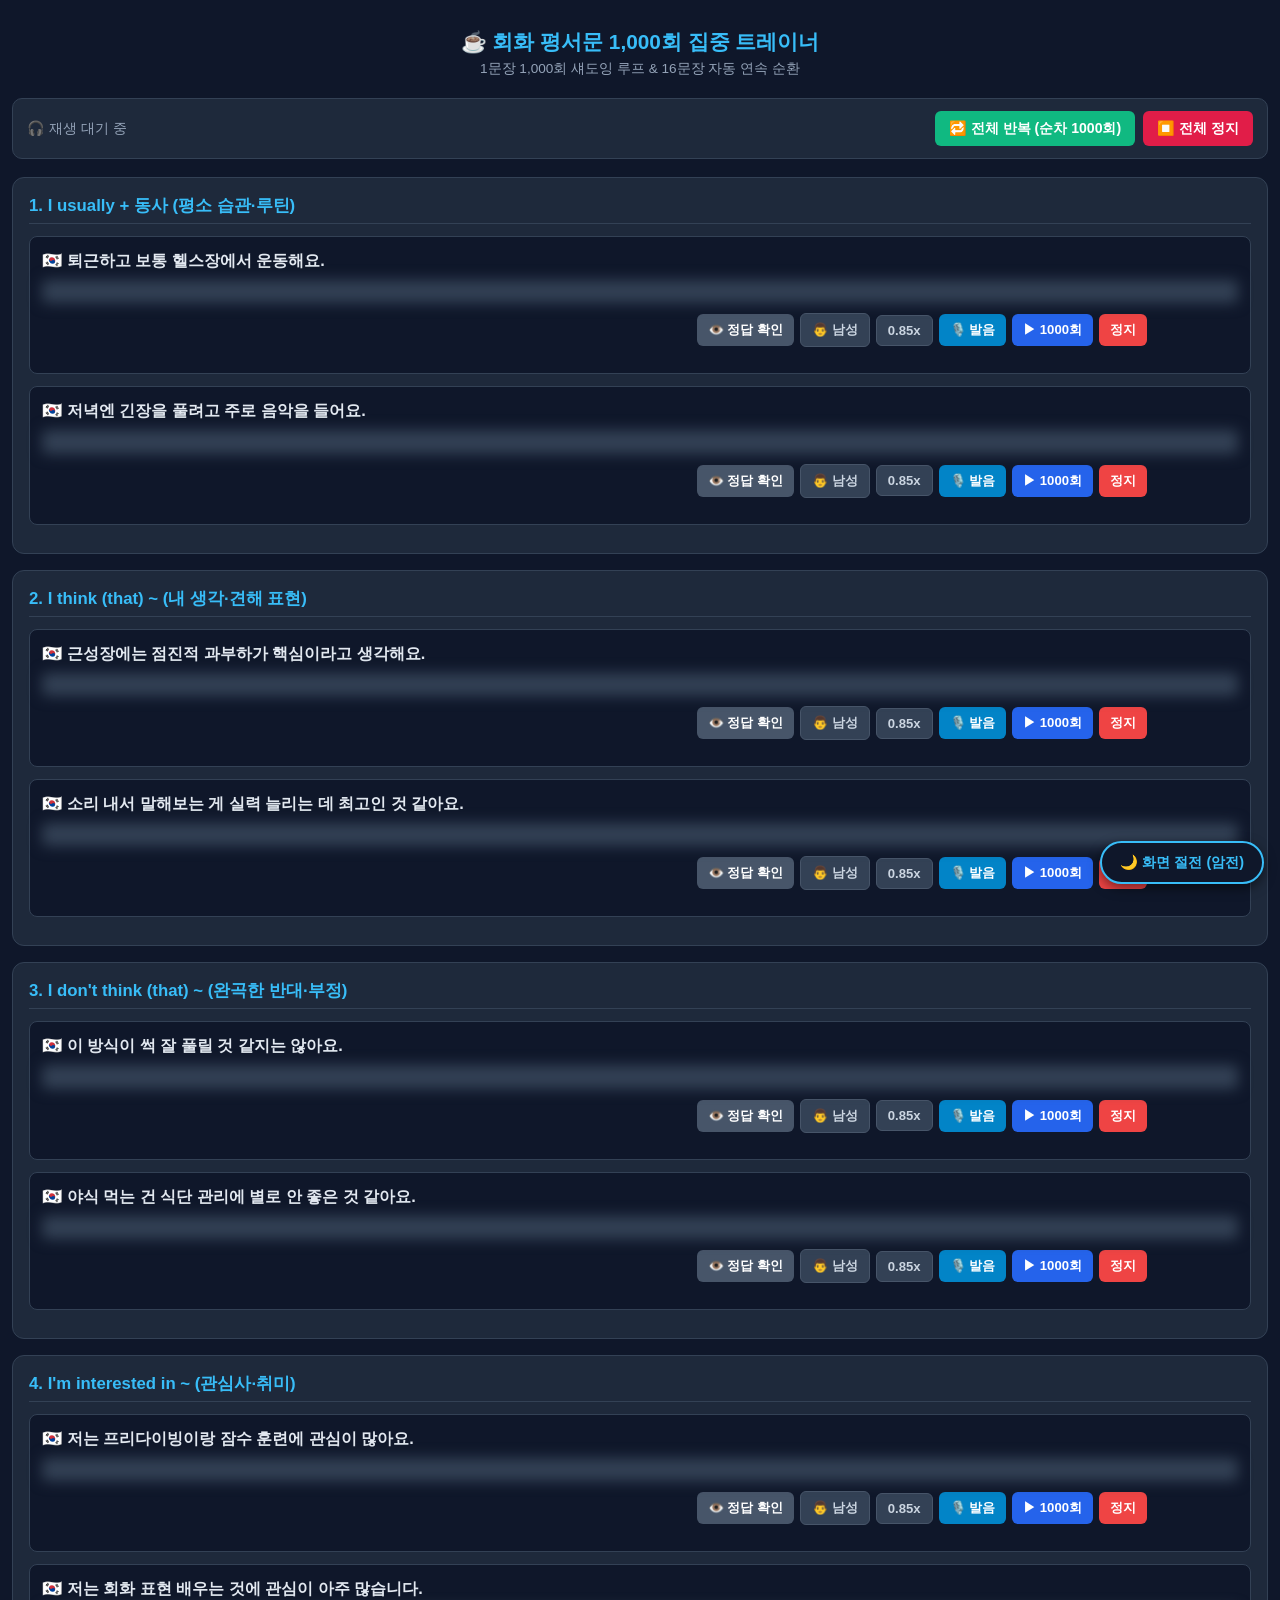
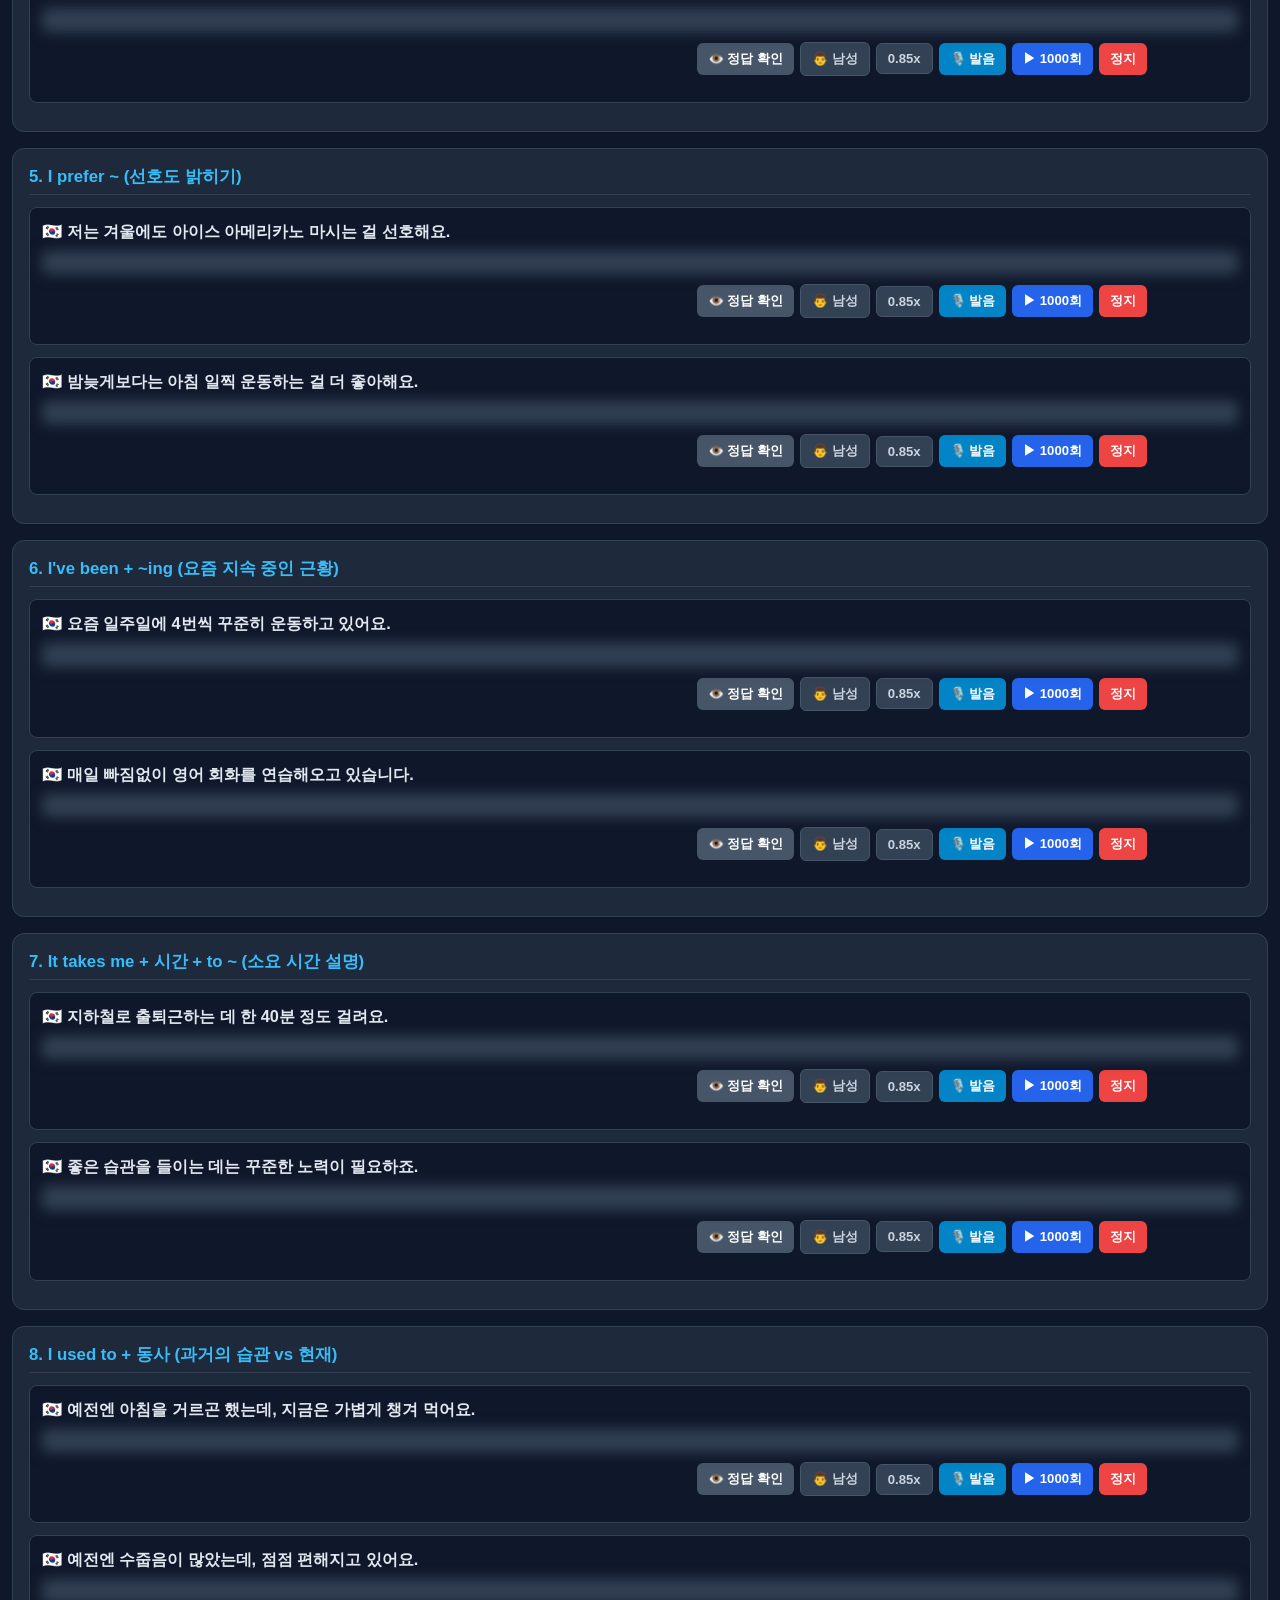
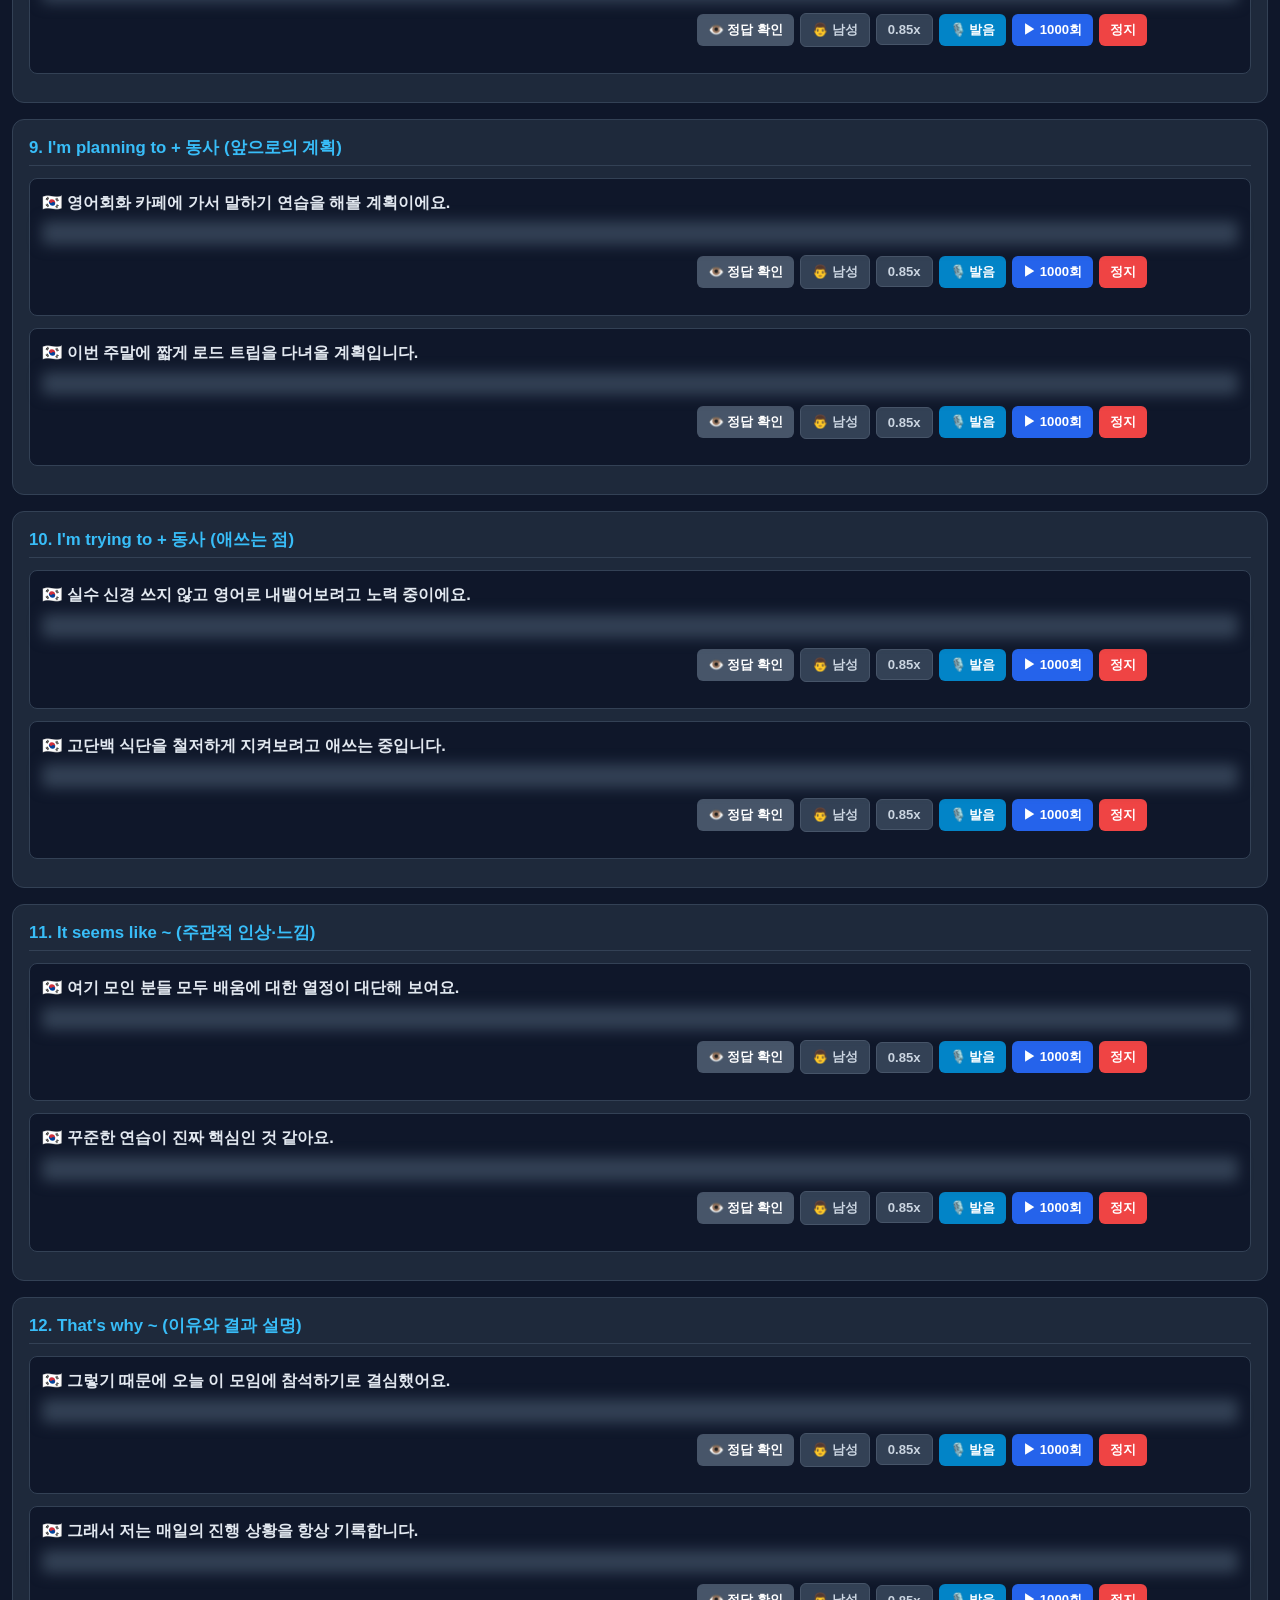
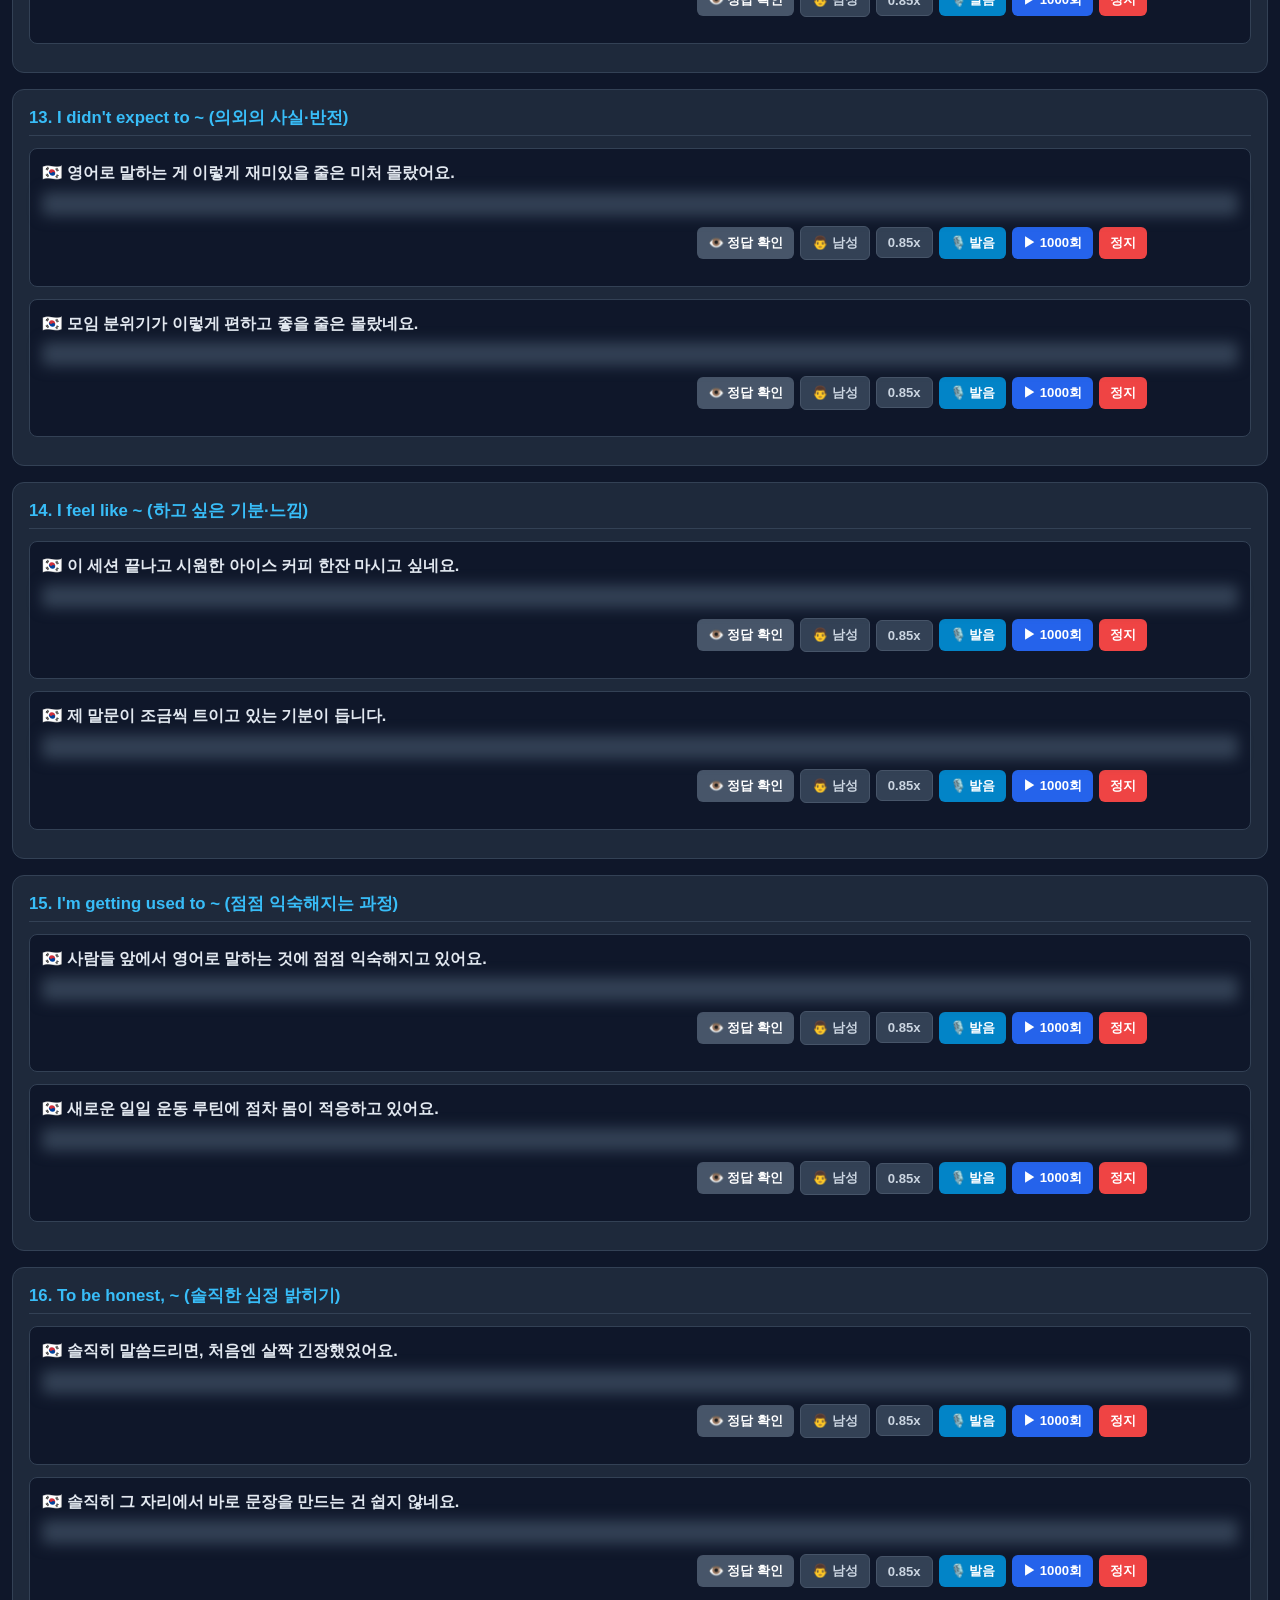
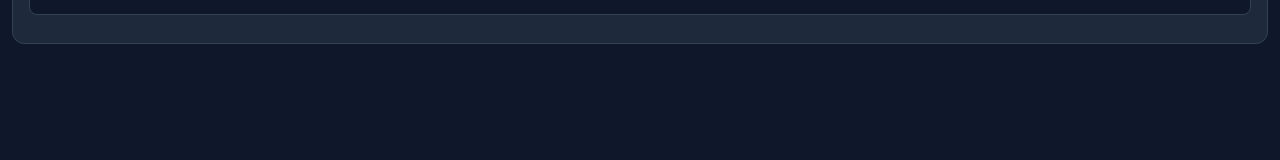
==== index.html @ 8b7e4c69 "Rename basic patern.html to index.html" ====
<!DOCTYPE html>
<html lang="ko">
<head>
  <meta charset="UTF-8">
  <meta name="viewport" content="width=device-width, initial-scale=1.0, user-scalable=no">
  <title>영어회화 실전 평서문 1,000회 트레이너</title>
  <style>
    * { box-sizing: border-box; }
    body { font-family: -apple-system, BlinkMacSystemFont, "Segoe UI", Roboto, sans-serif; background: #0f172a; color: #f8fafc; margin: 0; padding: 16px 12px 100px; }
    h2 { text-align: center; font-size: 1.3rem; margin: 12px 0 4px; color: #38bdf8; }
    .sub { text-align: center; font-size: 0.85rem; color: #94a3b8; margin-bottom: 20px; }

    /* 컨트롤 탑바 */
    .top-bar { display: flex; flex-wrap: wrap; gap: 8px; justify-content: space-between; align-items: center; background: #1e293b; padding: 12px 14px; border-radius: 10px; margin-bottom: 18px; border: 1px solid #334155; }
    .top-btn-group { display: flex; gap: 8px; align-items: center; }
    .top-btn-all { background: #10b981; color: #fff; border: none; padding: 8px 14px; border-radius: 6px; font-weight: bold; font-size: 0.88rem; cursor: pointer; transition: 0.2s; }
    .top-btn-all:hover { background: #059669; }
    .top-btn-stop { background: #e11d48; color: #fff; border: none; padding: 8px 14px; border-radius: 6px; font-weight: bold; font-size: 0.88rem; cursor: pointer; transition: 0.2s; }
    .top-btn-stop:hover { background: #be123c; }

    .card { background: #1e293b; border: 1px solid #334155; border-radius: 12px; padding: 16px; margin-bottom: 16px; }
    .pattern-title { font-size: 1.05rem; font-weight: 700; color: #38bdf8; margin-bottom: 12px; border-bottom: 1px solid #334155; padding-bottom: 6px; }

    .sentence-block { background: #0f172a; border: 1px solid #334155; border-radius: 8px; padding: 12px; margin-bottom: 12px; }
    .ko-box { font-size: 1.02rem; font-weight: 700; color: #e2e8f0; margin-bottom: 8px; line-height: 1.4; }
    .en-box { font-size: 1.05rem; font-weight: 600; color: #38bdf8; margin-bottom: 10px; line-height: 1.4; }
    .en-box.hidden { filter: blur(7px); background: #334155; color: transparent; user-select: none; border-radius: 4px; }

    .ctrl-wrap { display: flex; flex-wrap: wrap; gap: 6px; align-items: center; justify-content: flex-end; }
    .btn { cursor: pointer; border: none; border-radius: 6px; padding: 7px 11px; font-size: 0.82rem; font-weight: 600; }
    .btn-ans { background: #475569; color: #fff; }
    .btn-opt { background: #334155; color: #cbd5e1; border: 1px solid #475569; }
    .btn-mic { background: #0284c7; color: #fff; }
    .btn-play { background: #2563eb; color: #fff; font-weight: 700; }
    .btn-stop { background: #ef4444; color: #fff; }
    .status-badge { font-size: 0.82rem; color: #34d399; font-weight: bold; min-width: 85px; text-align: right; }
    .stt-feedback { width: 100%; margin-top: 8px; font-size: 0.85rem; color: #facc15; }

    /* OLED 절전 화면 오버레이 */
    #dark-curtain { display: none; position: fixed; top: 0; left: 0; width: 100vw; height: 100vh; background: #000000; z-index: 999999; color: #22c55e; flex-direction: column; justify-content: center; align-items: center; text-align: center; }
    .floating-bar { position: fixed; bottom: 16px; right: 16px; z-index: 999; }
    .btn-float-sleep { background: #0f172a; color: #38bdf8; border: 2px solid #38bdf8; border-radius: 30px; padding: 10px 18px; font-weight: bold; font-size: 0.9rem; cursor: pointer; box-shadow: 0 4px 12px rgba(0,0,0,0.5); }
  </style>
</head>
<body>

  <h2>☕ 회화 평서문 1,000회 집중 트레이너</h2>
  <div class="sub">1문장 1,000회 섀도잉 루프 & 16문장 자동 연속 순환</div>

  <div class="top-bar">
    <div style="font-size:0.88rem; color:#94a3b8;" id="global-status">🎧 재생 대기 중</div>
    <div class="top-btn-group">
      <button class="top-btn-all" onclick="startAllSequential()">🔁 전체 반복 (순차 1000회)</button>
      <button class="top-btn-stop" onclick="globalStop()">⏹️ 전체 정지</button>
    </div>
  </div>

  <div id="pattern-list"></div>

  <!-- 플로팅 화면 절전 버튼 -->
  <div class="floating-bar">
    <button class="btn-float-sleep" onclick="enableBlackout()">🌙 화면 절전 (암전)</button>
  </div>

  <!-- OLED 순수 블랙 오버레이 -->
  <div id="dark-curtain" onclick="handleTap()">
    <div style="font-size: 1.15rem; font-weight: bold; color: #94a3b8; max-width: 85%;" id="blackout-title">섀도잉 루프 진행 중...</div>
    <div style="font-size: 2.5rem; font-weight: 800; margin: 20px 0;" id="blackout-counter">0 / 1000</div>
    <div style="color: #64748b; font-size: 0.85rem;">화면을 연속 두 번(더블 탭) 터치하면 화면이 돌아옵니다.</div>
  </div>

  <script>
    const dataset = [
      {
        pattern: "1. I usually + 동사 (평소 습관·루틴)",
        sentences: [
          { en: "I usually work out at the gym after work.", ko: "퇴근하고 보통 헬스장에서 운동해요." },
          { en: "I usually listen to music to wind down in the evening.", ko: "저녁엔 긴장을 풀려고 주로 음악을 들어요." }
        ]
      },
      {
        pattern: "2. I think (that) ~ (내 생각·견해 표현)",
        sentences: [
          { en: "I think progressive overload is key to muscle growth.", ko: "근성장에는 점진적 과부하가 핵심이라고 생각해요." },
          { en: "I think speaking out loud is the best way to improve.", ko: "소리 내서 말해보는 게 실력 늘리는 데 최고인 것 같아요." }
        ]
      },
      {
        pattern: "3. I don't think (that) ~ (완곡한 반대·부정)",
        sentences: [
          { en: "I don't think this is going to work out well.", ko: "이 방식이 썩 잘 풀릴 것 같지는 않아요." },
          { en: "I don't think eating late snacks is good for my diet.", ko: "야식 먹는 건 식단 관리에 별로 안 좋은 것 같아요." }
        ]
      },
      {
        pattern: "4. I'm interested in ~ (관심사·취미)",
        sentences: [
          { en: "I am interested in freediving and deep water training.", ko: "저는 프리다이빙이랑 잠수 훈련에 관심이 많아요." },
          { en: "I am really interested in learning spoken languages.", ko: "저는 회화 표현 배우는 것에 관심이 아주 많습니다." }
        ]
      },
      {
        pattern: "5. I prefer ~ (선호도 밝히기)",
        sentences: [
          { en: "I prefer drinking iced Americano even in winter.", ko: "저는 겨울에도 아이스 아메리카노 마시는 걸 선호해요." },
          { en: "I prefer working out early rather than late at night.", ko: "밤늦게보다는 아침 일찍 운동하는 걸 더 좋아해요." }
        ]
      },
      {
        pattern: "6. I've been + ~ing (요즘 지속 중인 근황)",
        sentences: [
          { en: "I have been going to the gym four times a week.", ko: "요즘 일주일에 4번씩 꾸준히 운동하고 있어요." },
          { en: "I have been practicing conversational English every single day.", ko: "매일 빠짐없이 영어 회화를 연습해오고 있습니다." }
        ]
      },
      {
        pattern: "7. It takes me + 시간 + to ~ (소요 시간 설명)",
        sentences: [
          { en: "It takes me about forty minutes to commute by subway.", ko: "지하철로 출퇴근하는 데 한 40분 정도 걸려요." },
          { en: "It takes consistent effort to form a good habit.", ko: "좋은 습관을 들이는 데는 꾸준한 노력이 필요하죠." }
        ]
      },
      {
        pattern: "8. I used to + 동사 (과거의 습관 vs 현재)",
        sentences: [
          { en: "I used to skip breakfast, but now I eat light meals.", ko: "예전엔 아침을 거르곤 했는데, 지금은 가볍게 챙겨 먹어요." },
          { en: "I used to be shy, but I am getting comfortable.", ko: "예전엔 수줍음이 많았는데, 점점 편해지고 있어요." }
        ]
      },
      {
        pattern: "9. I'm planning to + 동사 (앞으로의 계획)",
        sentences: [
          { en: "I am planning to practice speaking at an English cafe.", ko: "영어회화 카페에 가서 말하기 연습을 해볼 계획이에요." },
          { en: "I am planning to go on a short road trip this weekend.", ko: "이번 주말에 짧게 로드 트립을 다녀올 계획입니다." }
        ]
      },
      {
        pattern: "10. I'm trying to + 동사 (애쓰는 점)",
        sentences: [
          { en: "I am trying to speak English without worrying about mistakes.", ko: "실수 신경 쓰지 않고 영어로 내뱉어보려고 노력 중이에요." },
          { en: "I am trying to keep a strict high protein diet.", ko: "고단백 식단을 철저하게 지켜보려고 애쓰는 중입니다." }
        ]
      },
      {
        pattern: "11. It seems like ~ (주관적 인상·느낌)",
        sentences: [
          { en: "It seems like everyone here is passionate about learning.", ko: "여기 모인 분들 모두 배움에 대한 열정이 대단해 보여요." },
          { en: "It seems like consistent practice is the real key.", ko: "꾸준한 연습이 진짜 핵심인 것 같아요." }
        ]
      },
      {
        pattern: "12. That's why ~ (이유와 결과 설명)",
        sentences: [
          { en: "That is why I decided to join this meetup today.", ko: "그렇기 때문에 오늘 이 모임에 참석하기로 결심했어요." },
          { en: "That is why I always track my daily progress.", ko: "그래서 저는 매일의 진행 상황을 항상 기록합니다." }
        ]
      },
      {
        pattern: "13. I didn't expect to ~ (의외의 사실·반전)",
        sentences: [
          { en: "I didn't expect to enjoy speaking English this much.", ko: "영어로 말하는 게 이렇게 재미있을 줄은 미처 몰랐어요." },
          { en: "I didn't expect the meetup atmosphere to be so friendly.", ko: "모임 분위기가 이렇게 편하고 좋을 줄은 몰랐네요." }
        ]
      },
      {
        pattern: "14. I feel like ~ (하고 싶은 기분·느낌)",
        sentences: [
          { en: "I feel like grabbing an iced coffee after this session.", ko: "이 세션 끝나고 시원한 아이스 커피 한잔 마시고 싶네요." },
          { en: "I feel like my speaking fluency is gradually improving.", ko: "제 말문이 조금씩 트이고 있는 기분이 듭니다." }
        ]
      },
      {
        pattern: "15. I'm getting used to ~ (점점 익숙해지는 과정)",
        sentences: [
          { en: "I am getting used to speaking in front of people.", ko: "사람들 앞에서 영어로 말하는 것에 점점 익숙해지고 있어요." },
          { en: "I am getting used to my new daily workout routine.", ko: "새로운 일일 운동 루틴에 점차 몸이 적응하고 있어요." }
        ]
      },
      {
        pattern: "16. To be honest, ~ (솔직한 심정 밝히기)",
        sentences: [
          { en: "To be honest, I was a bit nervous at first.", ko: "솔직히 말씀드리면, 처음엔 살짝 긴장했었어요." },
          { en: "To be honest, making sentences on the spot is challenging.", ko: "솔직히 그 자리에서 바로 문장을 만드는 건 쉽지 않네요." }
        ]
      }
    ];

    const TARGET_REPEAT = 1000;
    let isStopped = false;
    let loopTimeout = null;
    let lastTapTime = 0;
    let maleVoice = null;
    let femaleVoice = null;

    function initVoices() {
      const v = window.speechSynthesis.getVoices();
      if (!v || v.length === 0) return;
      const en = v.filter(x => x.lang.startsWith('en'));
      maleVoice = en.find(x => /male|david|guy|george/i.test(x.name)) || en[0];
      femaleVoice = en.find(x => /female|zira|susan|jenny|samantha/i.test(x.name)) || en[en.length - 1] || en[0];
    }
    window.speechSynthesis.onvoiceschanged = initVoices;
    initVoices();

    function toggleAnswer(eid, btn) {
      const el = document.getElementById(eid);
      if (el.classList.contains('hidden')) {
        el.classList.remove('hidden');
        btn.innerText = "🙈 가리기";
      } else {
        el.classList.add('hidden');
        btn.innerText = "👁️ 정답 확인";
      }
    }

    function toggleGender(btn) {
      if (btn.dataset.val === 'male') {
        btn.dataset.val = 'female';
        btn.innerText = '👩 여성';
      } else {
        btn.dataset.val = 'male';
        btn.innerText = '👨 남성';
      }
    }

    function toggleSpeed(btn) {
      const v = parseFloat(btn.dataset.val);
      if (v === 0.85) { btn.dataset.val = '1.0'; btn.innerText = '1.0x'; }
      else if (v === 1.0) { btn.dataset.val = '1.25'; btn.innerText = '1.25x'; }
      else if (v === 1.25) { btn.dataset.val = '1.5'; btn.innerText = '1.5x'; }
      else { btn.dataset.val = '0.85'; btn.innerText = '0.85x'; }
    }

    // 단일 문장 1,000회 루프
    function start1000Loop(text, sid, gid, spid) {
      globalStop();
      isStopped = false;
      let count = 0;

      const status = document.getElementById(sid);
      const gender = document.getElementById(gid).dataset.val;
      const speed = parseFloat(document.getElementById(spid).dataset.val);
      const voice = (gender === 'female') ? femaleVoice : maleVoice;

      document.getElementById('global-status').innerText = `🎧 단일 문장 1000회 반복 중`;
      document.getElementById('blackout-title').innerText = text;

      function loop() {
        if (isStopped || count >= TARGET_REPEAT) {
          if (!isStopped) {
            status.innerText = "1,000회 완료";
            document.getElementById('blackout-counter').innerText = "완료";
            document.getElementById('global-status').innerText = "🎧 완료됨";
          }
          return;
        }

        count++;
        status.innerText = `${count} / ${TARGET_REPEAT}`;
        document.getElementById('blackout-counter').innerText = `${count} / ${TARGET_REPEAT}`;

        const u = new SpeechSynthesisUtterance(text);
        u.lang = 'en-US';
        if (voice) u.voice = voice;
        u.rate = speed;

        u.onend = function() {
          if (!isStopped && count < TARGET_REPEAT) {
            const gap = Math.max(350, Math.floor(750 / speed));
            loopTimeout = setTimeout(loop, gap);
          } else if (count >= TARGET_REPEAT) {
            status.innerText = "1,000회 완료";
            document.getElementById('blackout-counter').innerText = "완료";
          }
        };

        u.onerror = function() {
          if (!isStopped && count < TARGET_REPEAT) {
            loopTimeout = setTimeout(loop, 500);
          }
        };

        window.speechSynthesis.speak(u);
      }

      loop();
    }

    // 전체 문장 순차적 1,000회 루프 (1번 문장 1000회 -> 2번 문장 1000회 ...)
    function startAllSequential() {
      globalStop();
      isStopped = false;

      // 전체 문장 리스트 수집
      const allSentences = [];
      dataset.forEach((p, pIdx) => {
        p.sentences.forEach((s, sIdx) => {
          allSentences.push({
            text: s.en,
            sid: `st_${pIdx}_${sIdx}`,
            gid: `gd_${pIdx}_${sIdx}`,
            spid: `sp_${pIdx}_${sIdx}`
          });
        });
      });

      let currentSentenceIdx = 0;

      function playNextSentence() {
        if (isStopped) return;
        if (currentSentenceIdx >= allSentences.length) {
          currentSentenceIdx = 0; // 전체 완주 후 처음부터 다시 무한 순환
        }

        const item = allSentences[currentSentenceIdx];
        const status = document.getElementById(item.sid);
        const gender = document.getElementById(item.gid).dataset.val;
        const speed = parseFloat(document.getElementById(item.spid).dataset.val);
        const voice = (gender === 'female') ? femaleVoice : maleVoice;

        let count = 0;
        document.getElementById('global-status').innerText = `🔁 전체 순환 중: [${currentSentenceIdx + 1}/${allSentences.length}]`;
        document.getElementById('blackout-title').innerText = `[${currentSentenceIdx + 1}/${allSentences.length}] ${item.text}`;

        function innerLoop() {
          if (isStopped) return;
          if (count >= TARGET_REPEAT) {
            status.innerText = "1,000회 완료";
            currentSentenceIdx++;
            loopTimeout = setTimeout(playNextSentence, 800);
            return;
          }

          count++;
          status.innerText = `${count} / ${TARGET_REPEAT}`;
          document.getElementById('blackout-counter').innerText = `${count} / ${TARGET_REPEAT}`;

          const u = new SpeechSynthesisUtterance(item.text);
          u.lang = 'en-US';
          if (voice) u.voice = voice;
          u.rate = speed;

          u.onend = function() {
            if (!isStopped && count < TARGET_REPEAT) {
              const gap = Math.max(350, Math.floor(750 / speed));
              loopTimeout = setTimeout(innerLoop, gap);
            } else if (count >= TARGET_REPEAT) {
              status.innerText = "1,000회 완료";
              currentSentenceIdx++;
              loopTimeout = setTimeout(playNextSentence, 800);
            }
          };

          u.onerror = function() {
            if (!isStopped && count < TARGET_REPEAT) {
              loopTimeout = setTimeout(innerLoop, 500);
            }
          };

          window.speechSynthesis.speak(u);
        }

        innerLoop();
      }

      playNextSentence();
    }

    function globalStop() {
      isStopped = true;
      clearTimeout(loopTimeout);
      window.speechSynthesis.cancel();
      document.querySelectorAll('.status-badge').forEach(b => {
        if (b.innerText.includes('/')) b.innerText = "정지됨";
      });
      document.getElementById('blackout-counter').innerText = "정지됨";
      document.getElementById('global-status').innerText = "⏹️ 정지됨";
    }

    // 마이크 STT 발음 평가
    function practiceSpeech(targetText, fbid) {
      globalStop();
      const fb = document.getElementById(fbid);
      const SpeechRecognition = window.SpeechRecognition || window.webkitSpeechRecognition;

      if (!SpeechRecognition) {
        fb.innerText = "⚠️ 브라우저가 음성 인식을 지원하지 않습니다. (크롬/삼성인터넷 권장)";
        return;
      }

      const recognition = new SpeechRecognition();
      recognition.lang = 'en-US';
      recognition.interimResults = false;
      fb.innerText = "🎙️ 듣고 있습니다... 영어로 말해보세요!";

      recognition.onresult = function(event) {
        const transcript = event.results[0][0].transcript;
        const cleanRec = transcript.toLowerCase().replace(/[^a-z0-9 ]/g, '').trim();
        const cleanTarget = targetText.toLowerCase().replace(/[^a-z0-9 ]/g, '').trim();

        if (cleanRec === cleanTarget) {
          fb.innerHTML = `✅ 완벽합니다! 인식: "${transcript}"`;
          fb.style.color = "#34d399";
        } else {
          fb.innerHTML = `🗣️ 인식: "${transcript}" (재도전!)`;
          fb.style.color = "#f59e0b";
        }
      };

      recognition.onerror = function(event) {
        fb.innerText = "⚠️ 음성 인식 오류: " + event.error;
      };

      recognition.start();
    }

    // OLED 절전 모드
    function enableBlackout() {
      document.getElementById('dark-curtain').style.display = 'flex';
      if ('wakeLock' in navigator) {
        navigator.wakeLock.request('screen').catch(() => {});
      }
    }

    function handleTap() {
      const now = new Date().getTime();
      if (now - lastTapTime < 350) {
        document.getElementById('dark-curtain').style.display = 'none';
      }
      lastTapTime = now;
    }

    function renderUI() {
      const container = document.getElementById('pattern-list');
      container.innerHTML = "";

      dataset.forEach((p, pIdx) => {
        const card = document.createElement('div');
        card.className = 'card';
        let html = `<div class="pattern-title">${p.pattern}</div>`;

        p.sentences.forEach((s, sIdx) => {
          const eid = `en_${pIdx}_${sIdx}`;
          const sid = `st_${pIdx}_${sIdx}`;
          const gid = `gd_${pIdx}_${sIdx}`;
          const spid = `sp_${pIdx}_${sIdx}`;
          const fbid = `fb_${pIdx}_${sIdx}`;
          const cleanEn = s.en.replace(/'/g, "\\'");

          html += `
            <div class="sentence-block">
              <div class="ko-box">🇰🇷 ${s.ko}</div>
              <div class="en-box hidden" id="${eid}">🇺🇸 ${s.en}</div>

              <div class="ctrl-wrap">
                <button class="btn btn-ans" onclick="toggleAnswer('${eid}', this)">👁️ 정답 확인</button>
                <button class="btn btn-opt" id="${gid}" data-val="male" onclick="toggleGender(this)">👨 남성</button>
                <button class="btn btn-opt" id="${spid}" data-val="0.85" onclick="toggleSpeed(this)">0.85x</button>
                <button class="btn btn-mic" onclick="practiceSpeech('${cleanEn}', '${fbid}')">🎙️ 발음</button>
                <button class="btn btn-play" onclick="start1000Loop('${cleanEn}', '${sid}', '${gid}', '${spid}')">▶ 1000회</button>
                <button class="btn btn-stop" onclick="globalStop()">정지</button>
                <span class="status-badge" id="${sid}"></span>
                <div class="stt-feedback" id="${fbid}"></div>
              </div>
            </div>
          `;
        });

        card.innerHTML = html;
        container.appendChild(card);
      });
    }

    renderUI();
  </script>
</body>
</html>
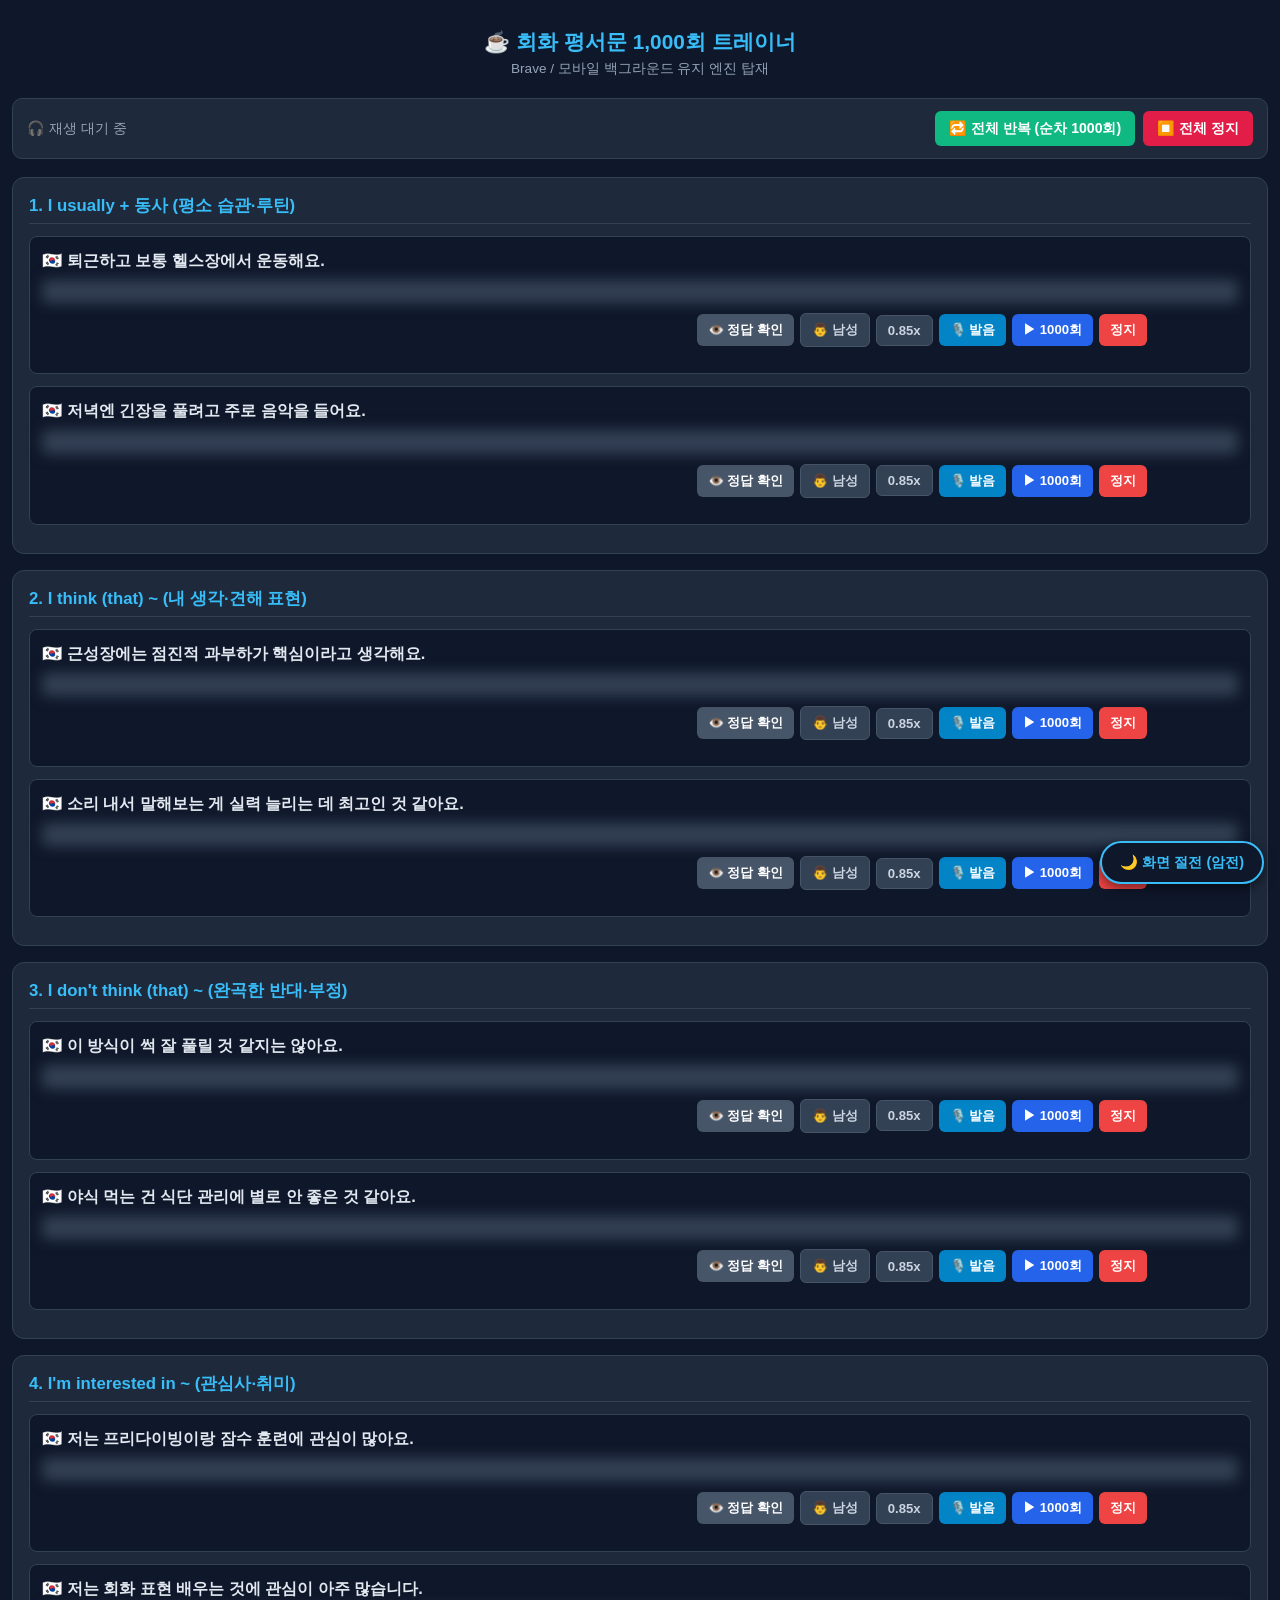
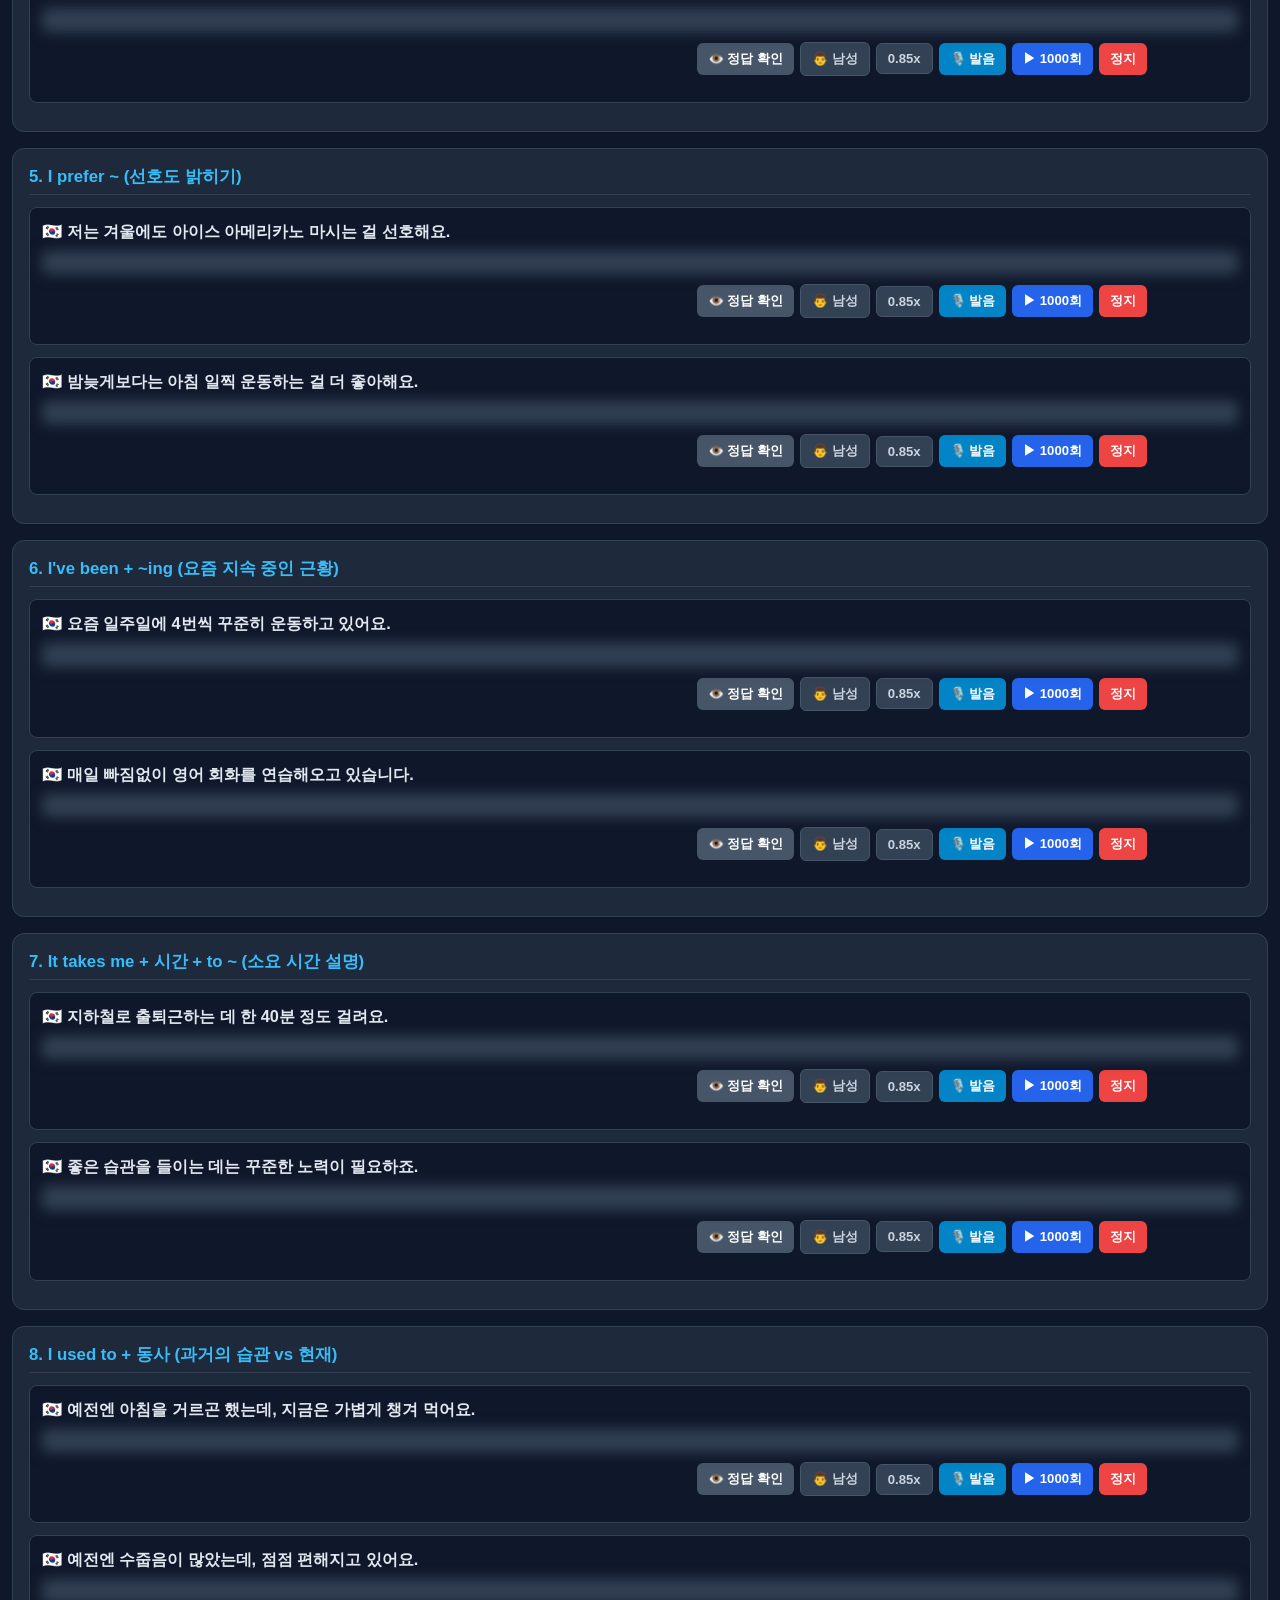
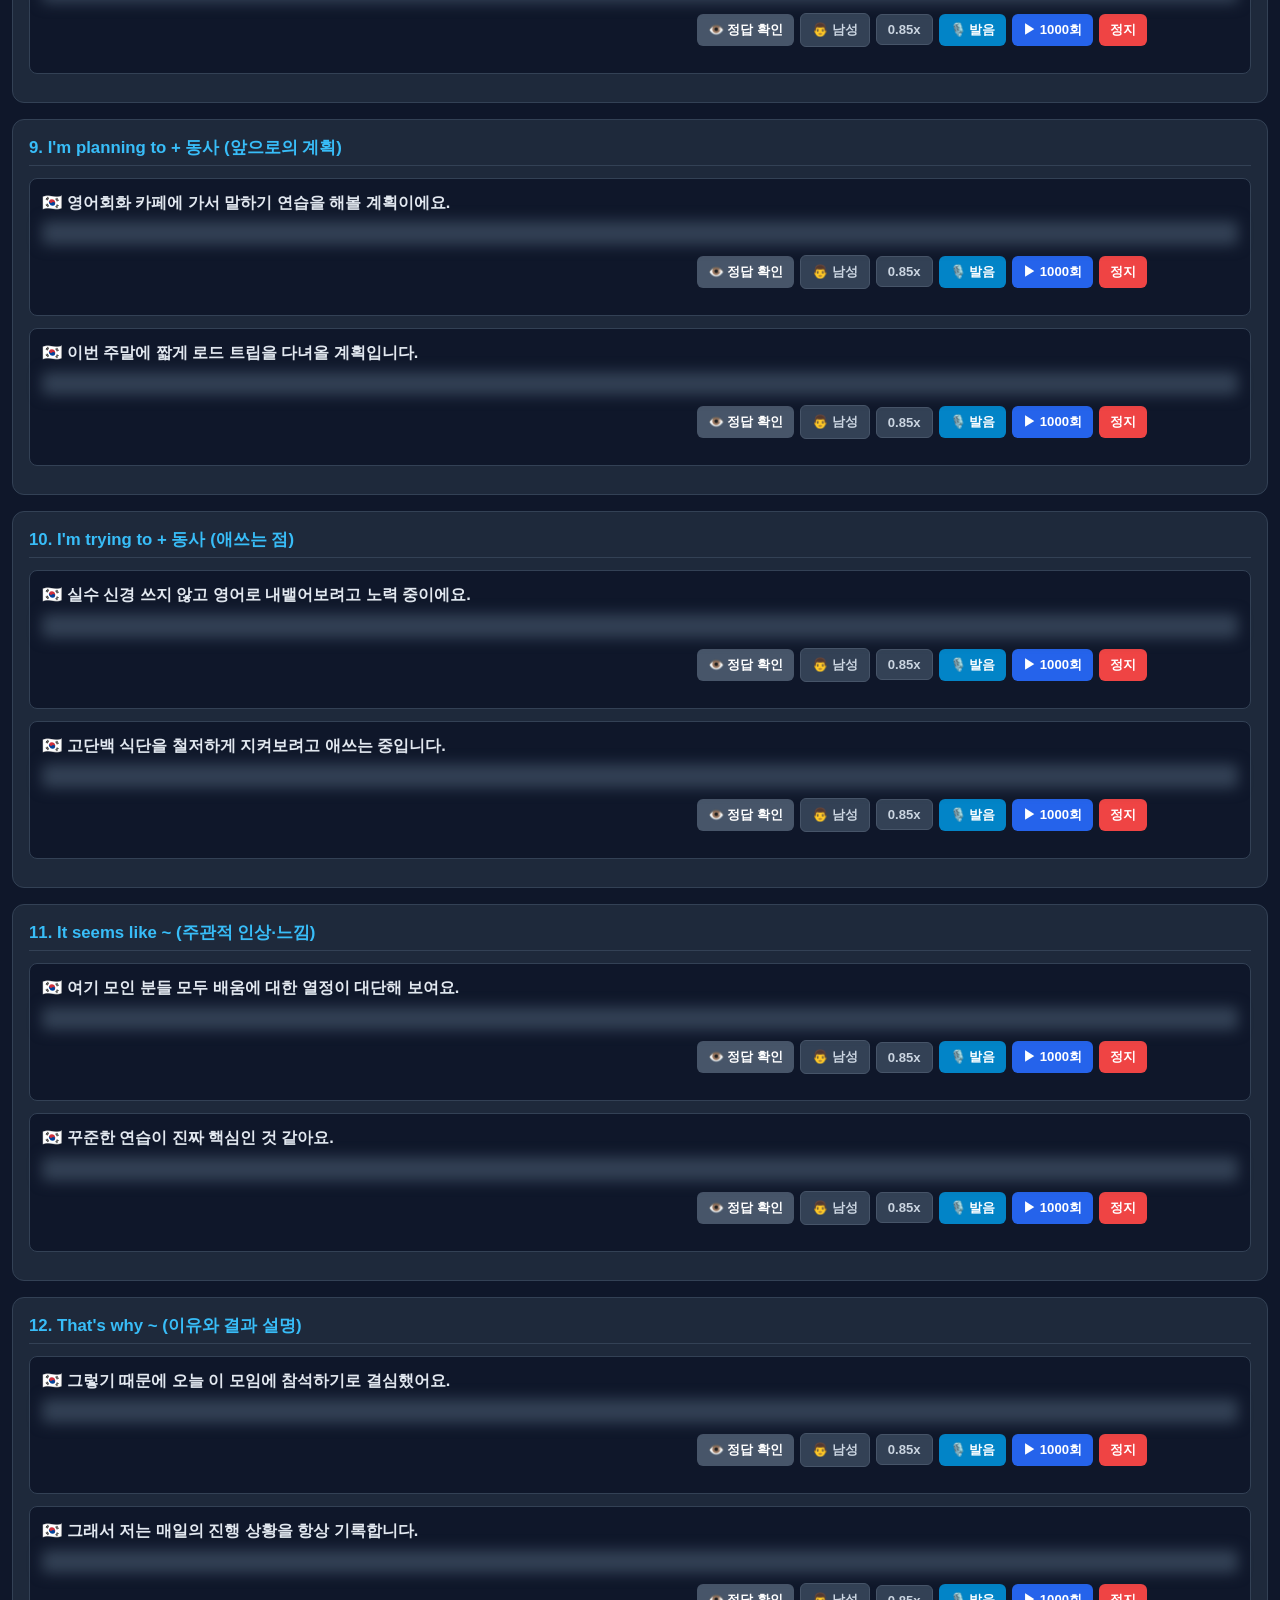
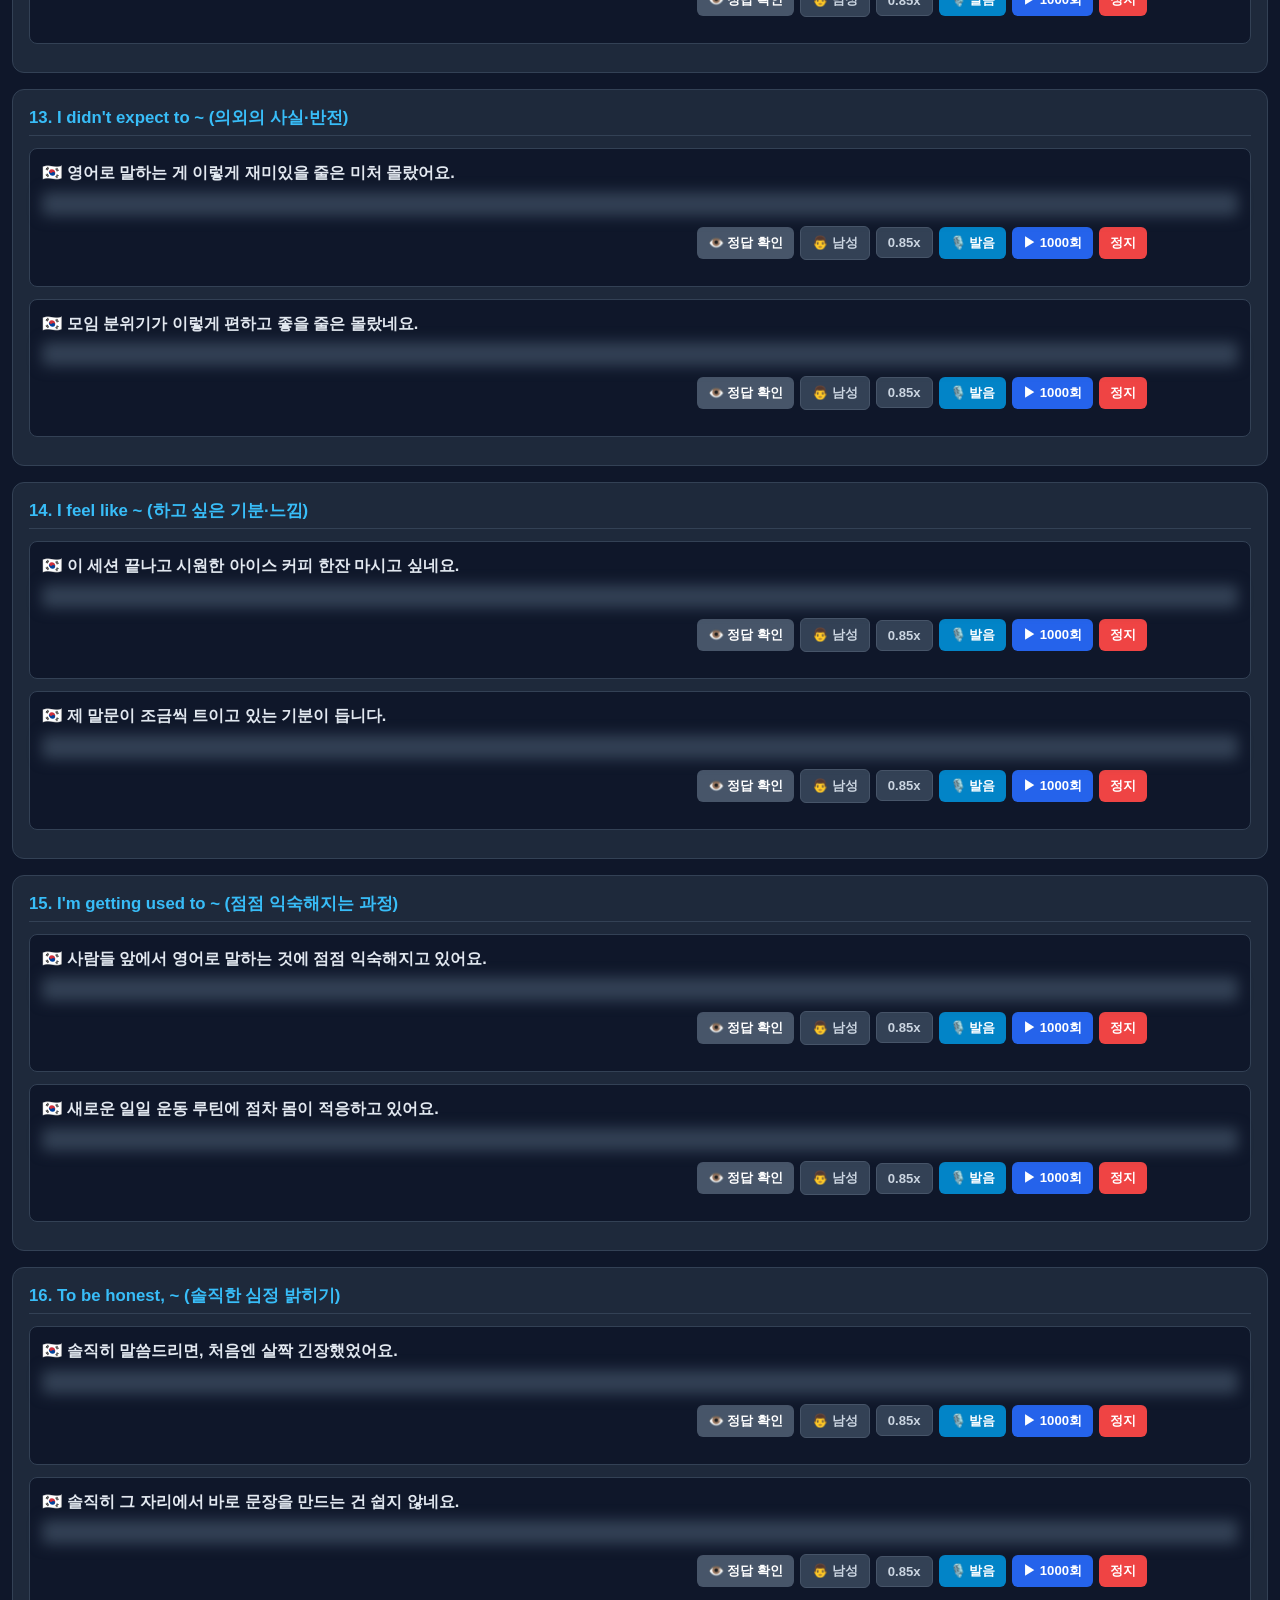
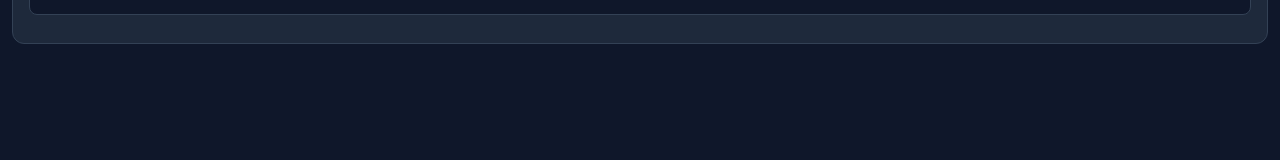
==== commit bbea3a9a: "Update index.html" ====
--- a/index.html
+++ b/index.html
@@ -3,20 +3,17 @@
 <head>
   <meta charset="UTF-8">
   <meta name="viewport" content="width=device-width, initial-scale=1.0, user-scalable=no">
-  <title>영어회화 실전 평서문 1,000회 트레이너</title>
+  <title>영어회화 실전 평서문 1,000회 트레이너 (Brave 백그라운드 완벽 지원)</title>
   <style>
     * { box-sizing: border-box; }
     body { font-family: -apple-system, BlinkMacSystemFont, "Segoe UI", Roboto, sans-serif; background: #0f172a; color: #f8fafc; margin: 0; padding: 16px 12px 100px; }
     h2 { text-align: center; font-size: 1.3rem; margin: 12px 0 4px; color: #38bdf8; }
     .sub { text-align: center; font-size: 0.85rem; color: #94a3b8; margin-bottom: 20px; }
 
-    /* 컨트롤 탑바 */
     .top-bar { display: flex; flex-wrap: wrap; gap: 8px; justify-content: space-between; align-items: center; background: #1e293b; padding: 12px 14px; border-radius: 10px; margin-bottom: 18px; border: 1px solid #334155; }
     .top-btn-group { display: flex; gap: 8px; align-items: center; }
-    .top-btn-all { background: #10b981; color: #fff; border: none; padding: 8px 14px; border-radius: 6px; font-weight: bold; font-size: 0.88rem; cursor: pointer; transition: 0.2s; }
-    .top-btn-all:hover { background: #059669; }
-    .top-btn-stop { background: #e11d48; color: #fff; border: none; padding: 8px 14px; border-radius: 6px; font-weight: bold; font-size: 0.88rem; cursor: pointer; transition: 0.2s; }
-    .top-btn-stop:hover { background: #be123c; }
+    .top-btn-all { background: #10b981; color: #fff; border: none; padding: 8px 14px; border-radius: 6px; font-weight: bold; font-size: 0.88rem; cursor: pointer; }
+    .top-btn-stop { background: #e11d48; color: #fff; border: none; padding: 8px 14px; border-radius: 6px; font-weight: bold; font-size: 0.88rem; cursor: pointer; }
 
     .card { background: #1e293b; border: 1px solid #334155; border-radius: 12px; padding: 16px; margin-bottom: 16px; }
     .pattern-title { font-size: 1.05rem; font-weight: 700; color: #38bdf8; margin-bottom: 12px; border-bottom: 1px solid #334155; padding-bottom: 6px; }
@@ -36,7 +33,11 @@
     .status-badge { font-size: 0.82rem; color: #34d399; font-weight: bold; min-width: 85px; text-align: right; }
     .stt-feedback { width: 100%; margin-top: 8px; font-size: 0.85rem; color: #facc15; }
 
-    /* OLED 절전 화면 오버레이 */
+    /* 유튜브형 백그라운드 유지 미디어 파이프라인 (보이지 않게 실행) */
+    #bg-video { width: 1px; height: 1px; opacity: 0.01; position: absolute; pointer-events: none; }
+    #bg-canvas { display: none; }
+
+    /* OLED 절전 암전 커튼 */
     #dark-curtain { display: none; position: fixed; top: 0; left: 0; width: 100vw; height: 100vh; background: #000000; z-index: 999999; color: #22c55e; flex-direction: column; justify-content: center; align-items: center; text-align: center; }
     .floating-bar { position: fixed; bottom: 16px; right: 16px; z-index: 999; }
     .btn-float-sleep { background: #0f172a; color: #38bdf8; border: 2px solid #38bdf8; border-radius: 30px; padding: 10px 18px; font-weight: bold; font-size: 0.9rem; cursor: pointer; box-shadow: 0 4px 12px rgba(0,0,0,0.5); }
@@ -44,8 +45,8 @@
 </head>
 <body>
 
-  <h2>☕ 회화 평서문 1,000회 집중 트레이너</h2>
-  <div class="sub">1문장 1,000회 섀도잉 루프 & 16문장 자동 연속 순환</div>
+  <h2>☕ 회화 평서문 1,000회 트레이너</h2>
+  <div class="sub">Brave / 모바일 백그라운드 유지 엔진 탑재</div>
 
   <div class="top-bar">
     <div style="font-size:0.88rem; color:#94a3b8;" id="global-status">🎧 재생 대기 중</div>
@@ -57,6 +58,10 @@
 
   <div id="pattern-list"></div>
 
+  <!-- 백그라운드 동영상 스트림 요소 -->
+  <canvas id="bg-canvas" width="300" height="300"></canvas>
+  <video id="bg-video" playsinline muted autoplay></video>
+
   <!-- 플로팅 화면 절전 버튼 -->
   <div class="floating-bar">
     <button class="btn-float-sleep" onclick="enableBlackout()">🌙 화면 절전 (암전)</button>
@@ -64,9 +69,9 @@
 
   <!-- OLED 순수 블랙 오버레이 -->
   <div id="dark-curtain" onclick="handleTap()">
-    <div style="font-size: 1.15rem; font-weight: bold; color: #94a3b8; max-width: 85%;" id="blackout-title">섀도잉 루프 진행 중...</div>
+    <div style="font-size: 1.15rem; font-weight: bold; color: #94a3b8; max-width: 85%;" id="blackout-title">섀도잉 진행 중...</div>
     <div style="font-size: 2.5rem; font-weight: 800; margin: 20px 0;" id="blackout-counter">0 / 1000</div>
-    <div style="color: #64748b; font-size: 0.85rem;">화면을 연속 두 번(더블 탭) 터치하면 화면이 돌아옵니다.</div>
+    <div style="color: #64748b; font-size: 0.85rem;">화면을 두 번(더블 탭) 터치하면 돌아옵니다.</div>
   </div>
 
   <script>
@@ -95,7 +100,7 @@
       {
         pattern: "4. I'm interested in ~ (관심사·취미)",
         sentences: [
-          { en: "I am interested in freediving and deep water training.", ko: "저는 프리다이빙이랑 잠수 훈련에 관심이 많아요." },
+          { en: "I am interested in free diving and deep water training.", ko: "저는 프리다이빙이랑 잠수 훈련에 관심이 많아요." },
           { en: "I am really interested in learning spoken languages.", ko: "저는 회화 표현 배우는 것에 관심이 아주 많습니다." }
         ]
       },
@@ -188,9 +193,57 @@
     const TARGET_REPEAT = 1000;
     let isStopped = false;
     let loopTimeout = null;
+    let watchdogTimer = null;
     let lastTapTime = 0;
     let maleVoice = null;
     let femaleVoice = null;
+
+    /* [핵심] 가상 비디오 스트림 & 백그라운드 미디어 세션 유지 */
+    const canvas = document.getElementById('bg-canvas');
+    const ctx = canvas.getContext('2d');
+    const video = document.getElementById('bg-video');
+
+    function updateMediaCanvas(text, count) {
+      ctx.fillStyle = '#0f172a';
+      ctx.fillRect(0, 0, canvas.width, canvas.height);
+      ctx.fillStyle = '#38bdf8';
+      ctx.font = 'bold 18px sans-serif';
+      ctx.fillText('English Shadowing', 20, 40);
+      ctx.fillStyle = '#ffffff';
+      ctx.font = '14px sans-serif';
+      ctx.fillText(text.slice(0, 25), 20, 80);
+      ctx.fillStyle = '#34d399';
+      ctx.font = 'bold 20px sans-serif';
+      ctx.fillText(`${count} / 1000`, 20, 130);
+    }
+    updateMediaCanvas("Ready", 0);
+
+    try {
+      const stream = canvas.captureStream(10);
+      video.srcObject = stream;
+    } catch (e) {}
+
+    // 무음 오디오 세션 락
+    const silentAudio = new Audio("[data-uri]");
+    silentAudio.loop = true;
+
+    function lockBackgroundMedia(titleText) {
+      video.play().catch(() => {});
+      silentAudio.play().catch(() => {});
+
+      if ('mediaSession' in navigator) {
+        navigator.mediaSession.metadata = new MediaMetadata({
+          title: titleText,
+          artist: '실전 영어회화 1000회',
+          album: 'Brave Background Engine'
+        });
+      }
+    }
+
+    function unlockBackgroundMedia() {
+      silentAudio.pause();
+      video.pause();
+    }
 
     function initVoices() {
       const v = window.speechSynthesis.getVoices();
@@ -231,18 +284,19 @@
       else { btn.dataset.val = '0.85'; btn.innerText = '0.85x'; }
     }
 
-    // 단일 문장 1,000회 루프
+    // 1개 문장 1000회 단독 루프
     function start1000Loop(text, sid, gid, spid) {
       globalStop();
       isStopped = false;
+      lockBackgroundMedia(text);
+
       let count = 0;
-
       const status = document.getElementById(sid);
       const gender = document.getElementById(gid).dataset.val;
       const speed = parseFloat(document.getElementById(spid).dataset.val);
       const voice = (gender === 'female') ? femaleVoice : maleVoice;
 
-      document.getElementById('global-status').innerText = `🎧 단일 문장 1000회 반복 중`;
+      document.getElementById('global-status').innerText = `🎧 단일 문장 1000회 재생 중`;
       document.getElementById('blackout-title').innerText = text;
 
       function loop() {
@@ -251,6 +305,7 @@
             status.innerText = "1,000회 완료";
             document.getElementById('blackout-counter').innerText = "완료";
             document.getElementById('global-status').innerText = "🎧 완료됨";
+            unlockBackgroundMedia();
           }
           return;
         }
@@ -258,40 +313,57 @@
         count++;
         status.innerText = `${count} / ${TARGET_REPEAT}`;
         document.getElementById('blackout-counter').innerText = `${count} / ${TARGET_REPEAT}`;
+        updateMediaCanvas(text, count);
+
+        // 안드로이드/Brave 백그라운드 TTS 먹통 방지용 resume
+        window.speechSynthesis.resume();
 
         const u = new SpeechSynthesisUtterance(text);
         u.lang = 'en-US';
         if (voice) u.voice = voice;
         u.rate = speed;
 
+        // 백그라운드 프리징 감시 타이머 (와치독)
+        clearTimeout(watchdogTimer);
+        watchdogTimer = setTimeout(() => {
+          if (!isStopped && count < TARGET_REPEAT) {
+            window.speechSynthesis.cancel();
+            window.speechSynthesis.resume();
+            loop();
+          }
+        }, 10000);
+
         u.onend = function() {
+          clearTimeout(watchdogTimer);
           if (!isStopped && count < TARGET_REPEAT) {
-            const gap = Math.max(350, Math.floor(750 / speed));
+            const gap = Math.max(500, Math.floor(800 / speed));
             loopTimeout = setTimeout(loop, gap);
           } else if (count >= TARGET_REPEAT) {
             status.innerText = "1,000회 완료";
             document.getElementById('blackout-counter').innerText = "완료";
+            unlockBackgroundMedia();
           }
         };
 
         u.onerror = function() {
+          clearTimeout(watchdogTimer);
           if (!isStopped && count < TARGET_REPEAT) {
-            loopTimeout = setTimeout(loop, 500);
+            loopTimeout = setTimeout(loop, 600);
           }
         };
 
         window.speechSynthesis.speak(u);
       }
 
-      loop();
-    }
-
-    // 전체 문장 순차적 1,000회 루프 (1번 문장 1000회 -> 2번 문장 1000회 ...)
+      setTimeout(loop, 300);
+    }
+
+    // 전체 순환 루프
     function startAllSequential() {
       globalStop();
       isStopped = false;
-
-      // 전체 문장 리스트 수집
+      lockBackgroundMedia("전체 문장 순환 1000회");
+
       const allSentences = [];
       dataset.forEach((p, pIdx) => {
         p.sentences.forEach((s, sIdx) => {
@@ -309,7 +381,7 @@
       function playNextSentence() {
         if (isStopped) return;
         if (currentSentenceIdx >= allSentences.length) {
-          currentSentenceIdx = 0; // 전체 완주 후 처음부터 다시 무한 순환
+          currentSentenceIdx = 0;
         }
 
         const item = allSentences[currentSentenceIdx];
@@ -319,7 +391,7 @@
         const voice = (gender === 'female') ? femaleVoice : maleVoice;
 
         let count = 0;
-        document.getElementById('global-status').innerText = `🔁 전체 순환 중: [${currentSentenceIdx + 1}/${allSentences.length}]`;
+        document.getElementById('global-status').innerText = `🔁 전체 순환: [${currentSentenceIdx + 1}/${allSentences.length}]`;
         document.getElementById('blackout-title').innerText = `[${currentSentenceIdx + 1}/${allSentences.length}] ${item.text}`;
 
         function innerLoop() {
@@ -327,40 +399,54 @@
           if (count >= TARGET_REPEAT) {
             status.innerText = "1,000회 완료";
             currentSentenceIdx++;
-            loopTimeout = setTimeout(playNextSentence, 800);
+            loopTimeout = setTimeout(playNextSentence, 900);
             return;
           }
 
           count++;
           status.innerText = `${count} / ${TARGET_REPEAT}`;
           document.getElementById('blackout-counter').innerText = `${count} / ${TARGET_REPEAT}`;
+          updateMediaCanvas(item.text, count);
+
+          window.speechSynthesis.resume();
 
           const u = new SpeechSynthesisUtterance(item.text);
           u.lang = 'en-US';
           if (voice) u.voice = voice;
           u.rate = speed;
 
+          clearTimeout(watchdogTimer);
+          watchdogTimer = setTimeout(() => {
+            if (!isStopped && count < TARGET_REPEAT) {
+              window.speechSynthesis.cancel();
+              window.speechSynthesis.resume();
+              innerLoop();
+            }
+          }, 10000);
+
           u.onend = function() {
+            clearTimeout(watchdogTimer);
             if (!isStopped && count < TARGET_REPEAT) {
-              const gap = Math.max(350, Math.floor(750 / speed));
+              const gap = Math.max(500, Math.floor(800 / speed));
               loopTimeout = setTimeout(innerLoop, gap);
             } else if (count >= TARGET_REPEAT) {
               status.innerText = "1,000회 완료";
               currentSentenceIdx++;
-              loopTimeout = setTimeout(playNextSentence, 800);
+              loopTimeout = setTimeout(playNextSentence, 900);
             }
           };
 
           u.onerror = function() {
+            clearTimeout(watchdogTimer);
             if (!isStopped && count < TARGET_REPEAT) {
-              loopTimeout = setTimeout(innerLoop, 500);
+              loopTimeout = setTimeout(innerLoop, 600);
             }
           };
 
           window.speechSynthesis.speak(u);
         }
 
-        innerLoop();
+        setTimeout(innerLoop, 300);
       }
 
       playNextSentence();
@@ -369,7 +455,9 @@
     function globalStop() {
       isStopped = true;
       clearTimeout(loopTimeout);
+      clearTimeout(watchdogTimer);
       window.speechSynthesis.cancel();
+      unlockBackgroundMedia();
       document.querySelectorAll('.status-badge').forEach(b => {
         if (b.innerText.includes('/')) b.innerText = "정지됨";
       });
@@ -377,7 +465,6 @@
       document.getElementById('global-status').innerText = "⏹️ 정지됨";
     }
 
-    // 마이크 STT 발음 평가
     function practiceSpeech(targetText, fbid) {
       globalStop();
       const fb = document.getElementById(fbid);
@@ -414,7 +501,6 @@
       recognition.start();
     }
 
-    // OLED 절전 모드
     function enableBlackout() {
       document.getElementById('dark-curtain').style.display = 'flex';
       if ('wakeLock' in navigator) {
@@ -448,7 +534,7 @@
           const cleanEn = s.en.replace(/'/g, "\\'");
 
           html += `
-            <div class="sentence-block">
+            <div class="sentence-row" style="background:#0f172a; border:1px solid #334155; border-radius:8px; padding:12px; margin-bottom:12px;">
               <div class="ko-box">🇰🇷 ${s.ko}</div>
               <div class="en-box hidden" id="${eid}">🇺🇸 ${s.en}</div>
 
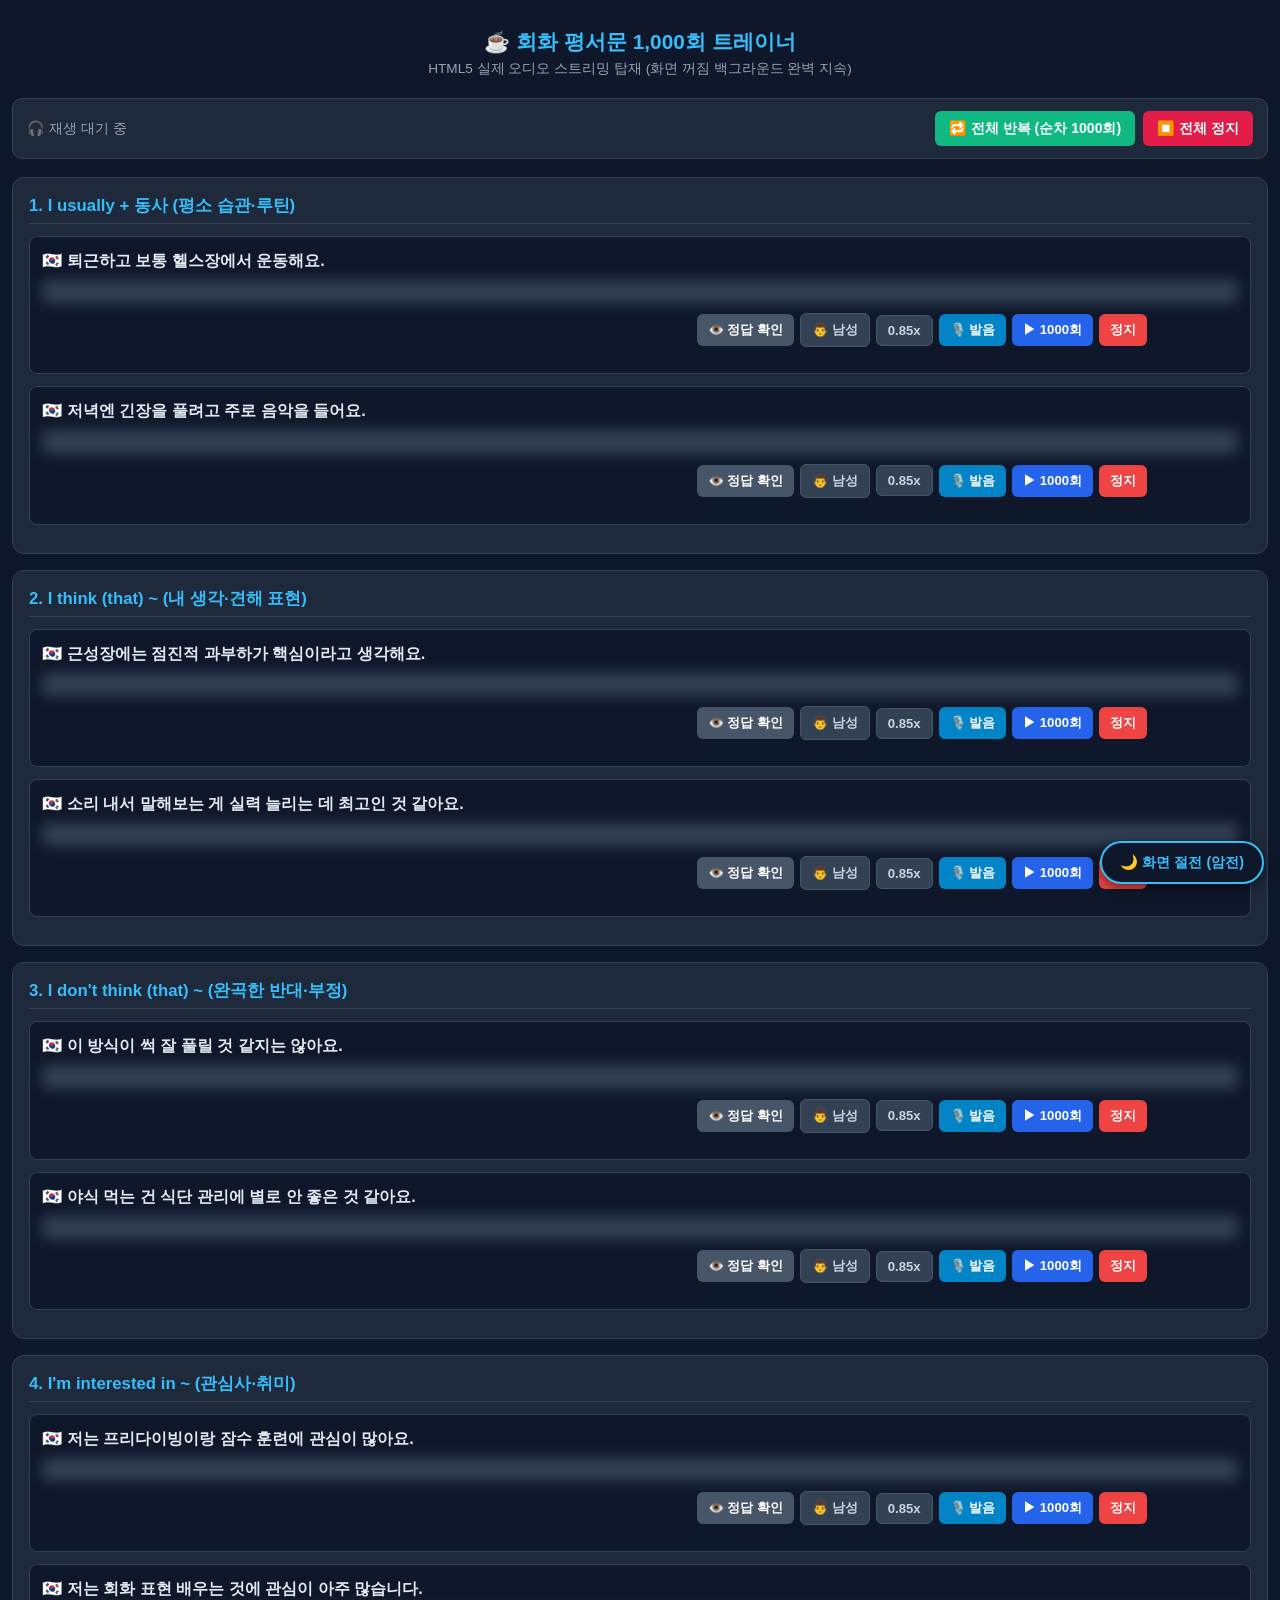
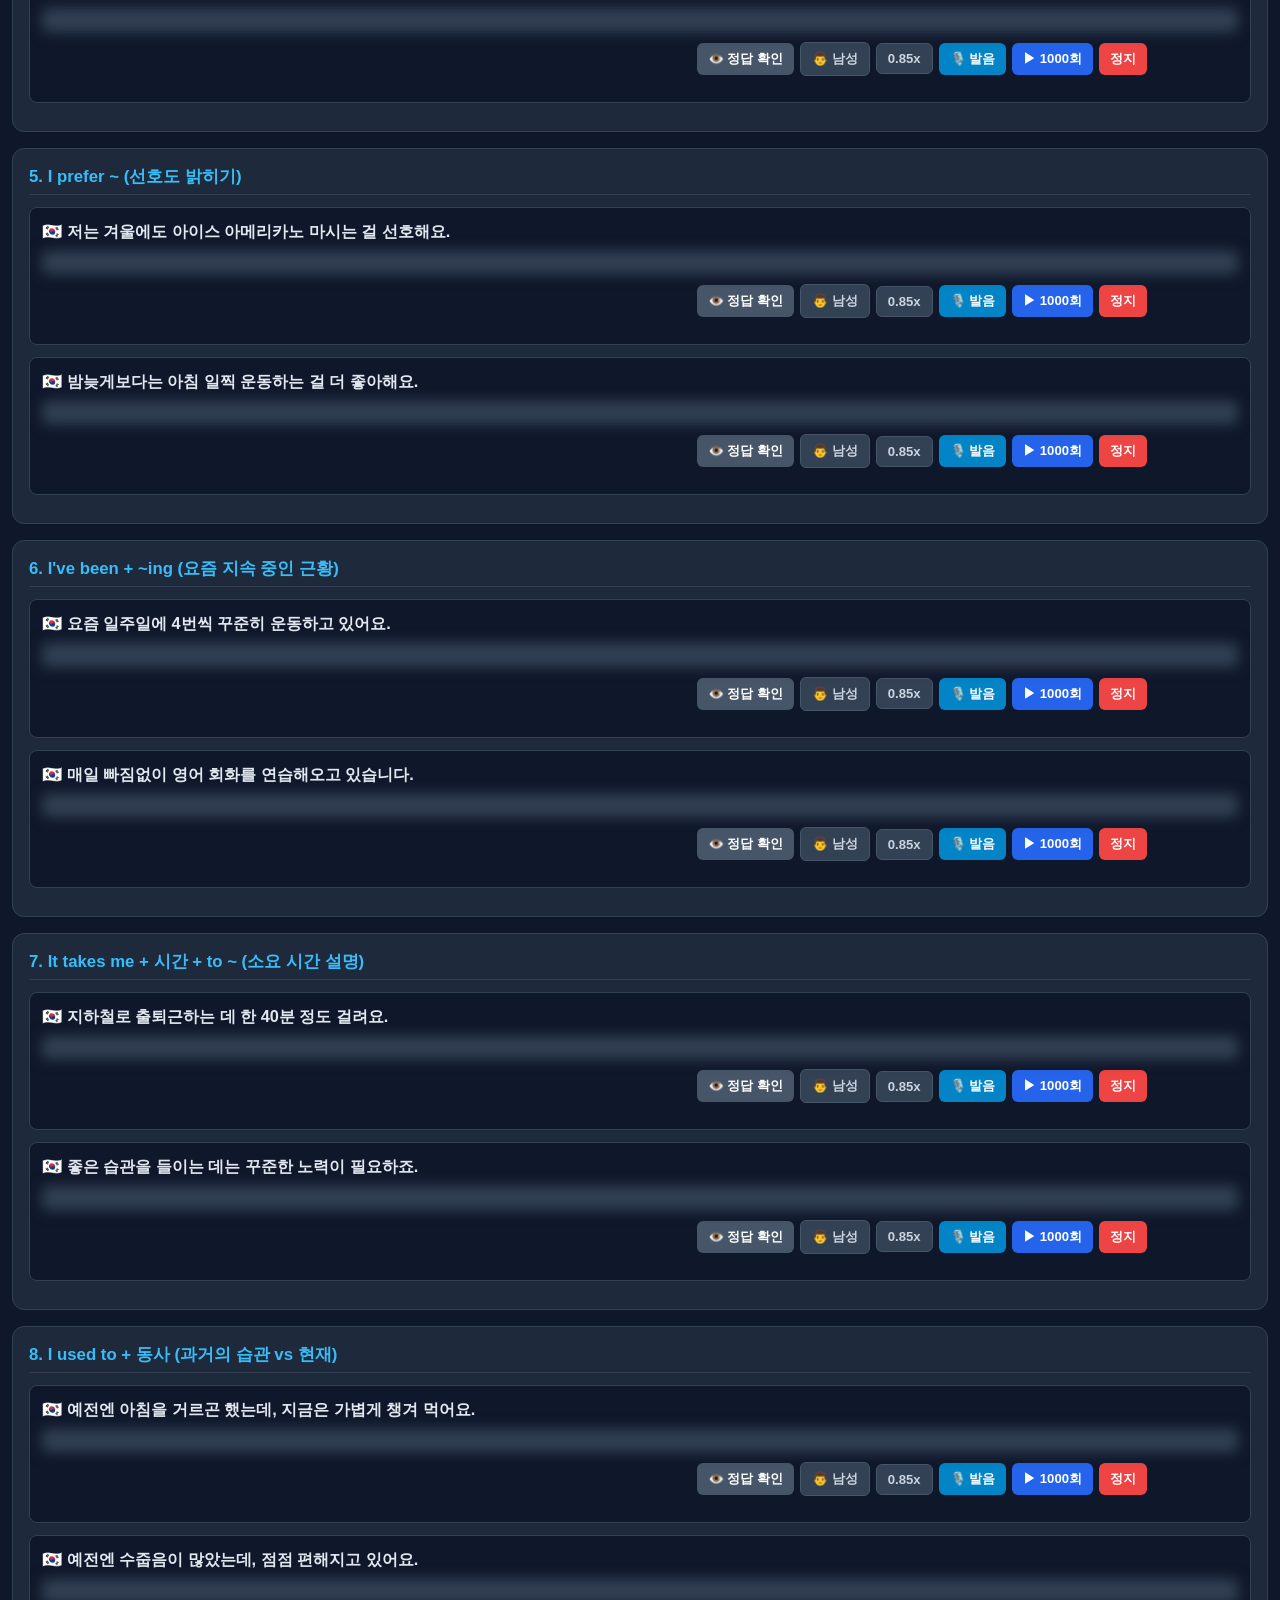
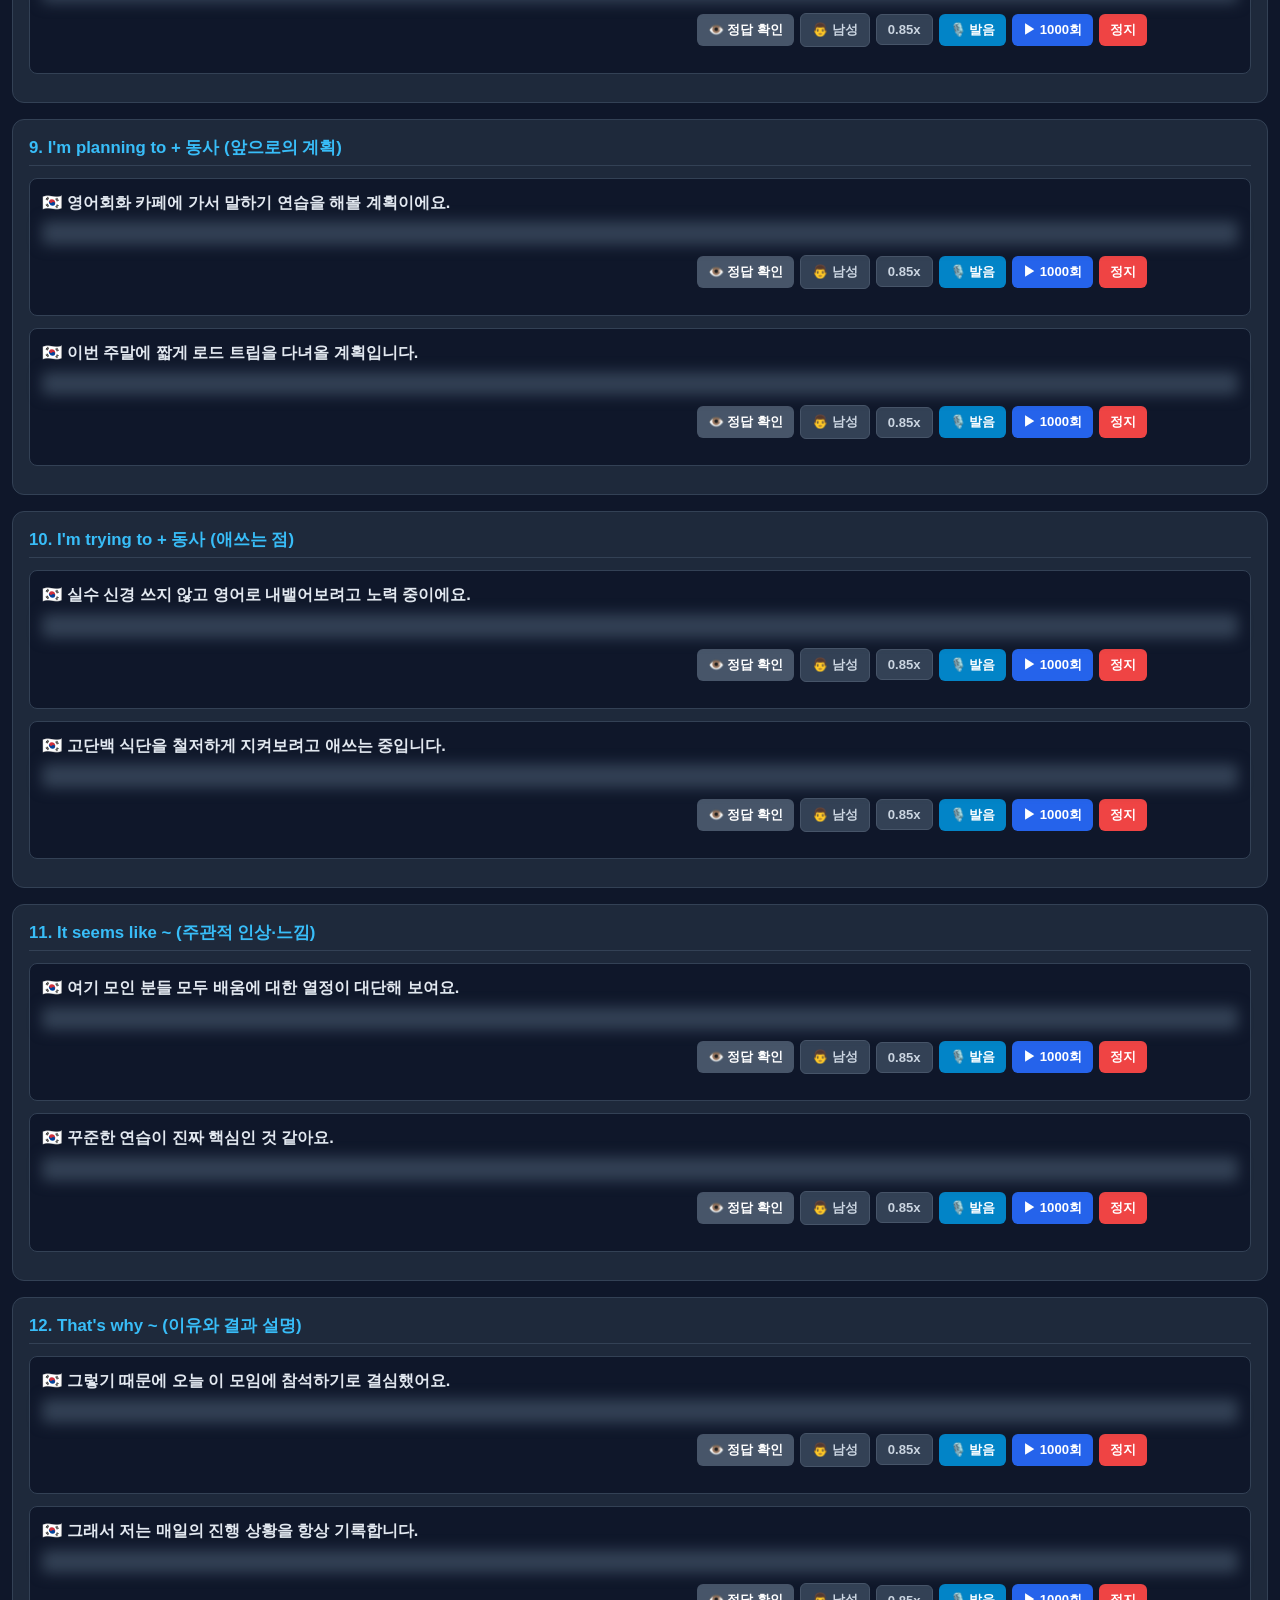
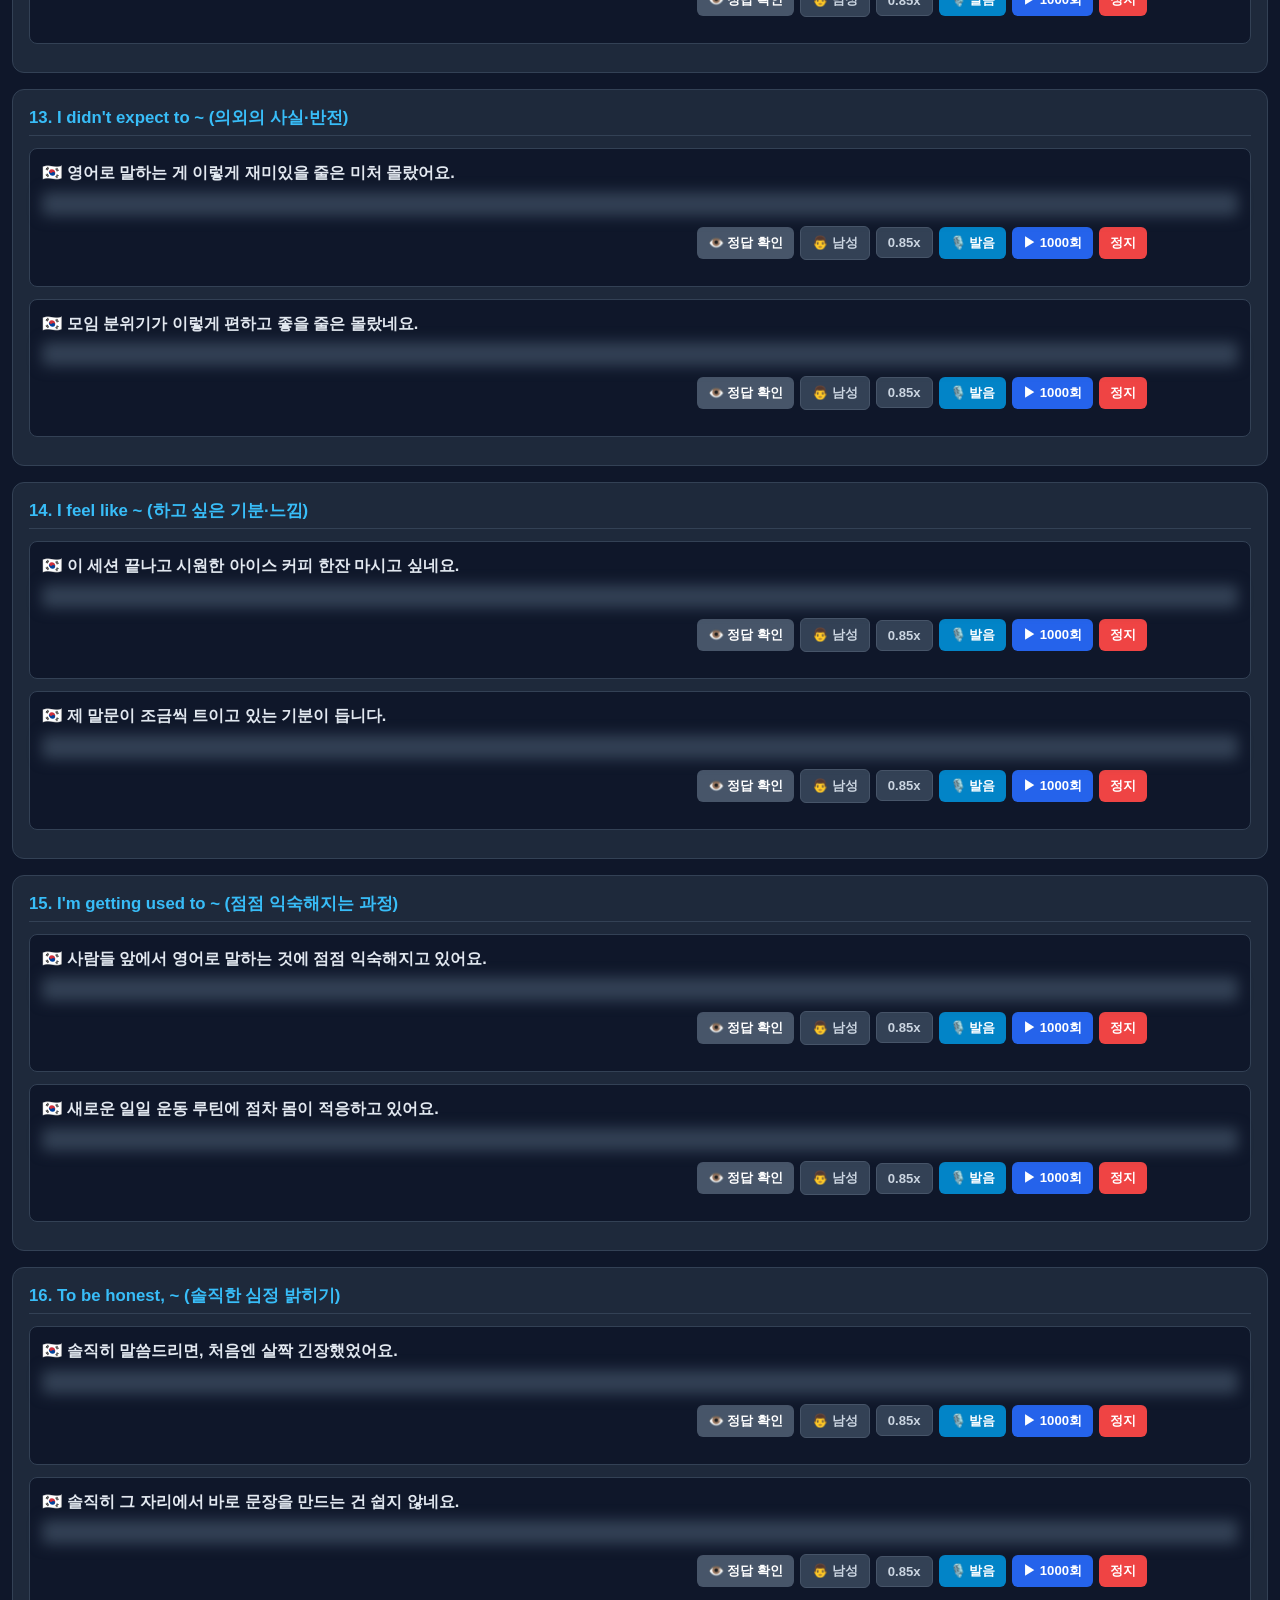
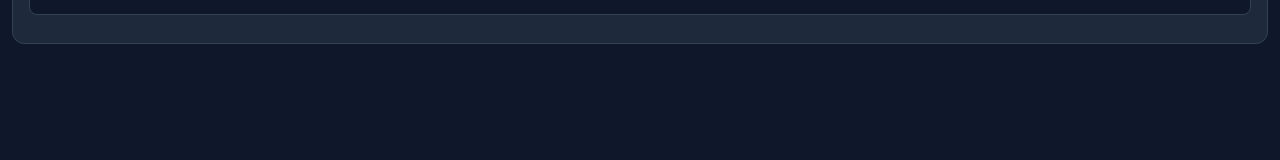
==== commit 6734b086: "Update index.html" ====
--- a/index.html
+++ b/index.html
@@ -3,7 +3,7 @@
 <head>
   <meta charset="UTF-8">
   <meta name="viewport" content="width=device-width, initial-scale=1.0, user-scalable=no">
-  <title>영어회화 실전 평서문 1,000회 트레이너 (Brave 백그라운드 완벽 지원)</title>
+  <title>영어회화 실전 평서문 1,000회 (Brave 백그라운드 스트리밍)</title>
   <style>
     * { box-sizing: border-box; }
     body { font-family: -apple-system, BlinkMacSystemFont, "Segoe UI", Roboto, sans-serif; background: #0f172a; color: #f8fafc; margin: 0; padding: 16px 12px 100px; }
@@ -33,10 +33,6 @@
     .status-badge { font-size: 0.82rem; color: #34d399; font-weight: bold; min-width: 85px; text-align: right; }
     .stt-feedback { width: 100%; margin-top: 8px; font-size: 0.85rem; color: #facc15; }
 
-    /* 유튜브형 백그라운드 유지 미디어 파이프라인 (보이지 않게 실행) */
-    #bg-video { width: 1px; height: 1px; opacity: 0.01; position: absolute; pointer-events: none; }
-    #bg-canvas { display: none; }
-
     /* OLED 절전 암전 커튼 */
     #dark-curtain { display: none; position: fixed; top: 0; left: 0; width: 100vw; height: 100vh; background: #000000; z-index: 999999; color: #22c55e; flex-direction: column; justify-content: center; align-items: center; text-align: center; }
     .floating-bar { position: fixed; bottom: 16px; right: 16px; z-index: 999; }
@@ -46,7 +42,7 @@
 <body>
 
   <h2>☕ 회화 평서문 1,000회 트레이너</h2>
-  <div class="sub">Brave / 모바일 백그라운드 유지 엔진 탑재</div>
+  <div class="sub">HTML5 실제 오디오 스트리밍 탑재 (화면 꺼짐 백그라운드 완벽 지속)</div>
 
   <div class="top-bar">
     <div style="font-size:0.88rem; color:#94a3b8;" id="global-status">🎧 재생 대기 중</div>
@@ -58,9 +54,8 @@
 
   <div id="pattern-list"></div>
 
-  <!-- 백그라운드 동영상 스트림 요소 -->
-  <canvas id="bg-canvas" width="300" height="300"></canvas>
-  <video id="bg-video" playsinline muted autoplay></video>
+  <!-- 유튜브와 동일하게 OS가 백그라운드를 유지하는 실제 HTML5 오디오 요소 -->
+  <audio id="stream-audio" preload="auto"></audio>
 
   <!-- 플로팅 화면 절전 버튼 -->
   <div class="floating-bar">
@@ -192,58 +187,10 @@
 
     const TARGET_REPEAT = 1000;
     let isStopped = false;
-    let loopTimeout = null;
-    let watchdogTimer = null;
     let lastTapTime = 0;
     let maleVoice = null;
     let femaleVoice = null;
-
-    /* [핵심] 가상 비디오 스트림 & 백그라운드 미디어 세션 유지 */
-    const canvas = document.getElementById('bg-canvas');
-    const ctx = canvas.getContext('2d');
-    const video = document.getElementById('bg-video');
-
-    function updateMediaCanvas(text, count) {
-      ctx.fillStyle = '#0f172a';
-      ctx.fillRect(0, 0, canvas.width, canvas.height);
-      ctx.fillStyle = '#38bdf8';
-      ctx.font = 'bold 18px sans-serif';
-      ctx.fillText('English Shadowing', 20, 40);
-      ctx.fillStyle = '#ffffff';
-      ctx.font = '14px sans-serif';
-      ctx.fillText(text.slice(0, 25), 20, 80);
-      ctx.fillStyle = '#34d399';
-      ctx.font = 'bold 20px sans-serif';
-      ctx.fillText(`${count} / 1000`, 20, 130);
-    }
-    updateMediaCanvas("Ready", 0);
-
-    try {
-      const stream = canvas.captureStream(10);
-      video.srcObject = stream;
-    } catch (e) {}
-
-    // 무음 오디오 세션 락
-    const silentAudio = new Audio("[data-uri]");
-    silentAudio.loop = true;
-
-    function lockBackgroundMedia(titleText) {
-      video.play().catch(() => {});
-      silentAudio.play().catch(() => {});
-
-      if ('mediaSession' in navigator) {
-        navigator.mediaSession.metadata = new MediaMetadata({
-          title: titleText,
-          artist: '실전 영어회화 1000회',
-          album: 'Brave Background Engine'
-        });
-      }
-    }
-
-    function unlockBackgroundMedia() {
-      silentAudio.pause();
-      video.pause();
-    }
+    const audioElement = document.getElementById('stream-audio');
 
     function initVoices() {
       const v = window.speechSynthesis.getVoices();
@@ -284,17 +231,55 @@
       else { btn.dataset.val = '0.85'; btn.innerText = '0.85x'; }
     }
 
-    // 1개 문장 1000회 단독 루프
+    // 유튜브와 동일한 OS 잠금화면 미디어 컨트롤러 등록
+    function setupMediaSession(titleText, count) {
+      if ('mediaSession' in navigator) {
+        navigator.mediaSession.metadata = new MediaMetadata({
+          title: `[${count}/1000] ${titleText}`,
+          artist: 'Brave 백그라운드 섀도잉',
+          album: '실전 평서문 16패턴'
+        });
+      }
+    }
+
+    // [핵심 엔진] 실제 HTML5 미디어 스트림 재생 함수
+    function playStreamSpeech(text, speed, onDone) {
+      // 1. Google 실시간 오디오 스트림 URL (Brave/Android가 YouTube처럼 진짜 오디오로 인식)
+      const streamUrl = `https://translate.google.com/translate_tts?ie=UTF-8&tl=en&client=tw-ob&q=${encodeURIComponent(text)}`;
+      audioElement.src = streamUrl;
+      audioElement.playbackRate = speed;
+
+      audioElement.onended = function() {
+        if (!isStopped) onDone();
+      };
+
+      audioElement.onerror = function() {
+        // 네트워크 차단 시 Web Speech API로 자동 백업
+        const u = new SpeechSynthesisUtterance(text);
+        u.lang = 'en-US';
+        u.rate = speed;
+        u.onend = function() { if (!isStopped) onDone(); };
+        window.speechSynthesis.speak(u);
+      };
+
+      audioElement.play().catch(() => {
+        // 모바일 자동재생 정책 방어 백업
+        const u = new SpeechSynthesisUtterance(text);
+        u.lang = 'en-US';
+        u.rate = speed;
+        u.onend = function() { if (!isStopped) onDone(); };
+        window.speechSynthesis.speak(u);
+      });
+    }
+
+    // 단일 문장 1,000회 루프
     function start1000Loop(text, sid, gid, spid) {
       globalStop();
       isStopped = false;
-      lockBackgroundMedia(text);
 
       let count = 0;
       const status = document.getElementById(sid);
-      const gender = document.getElementById(gid).dataset.val;
       const speed = parseFloat(document.getElementById(spid).dataset.val);
-      const voice = (gender === 'female') ? femaleVoice : maleVoice;
 
       document.getElementById('global-status').innerText = `🎧 단일 문장 1000회 재생 중`;
       document.getElementById('blackout-title').innerText = text;
@@ -305,7 +290,6 @@
             status.innerText = "1,000회 완료";
             document.getElementById('blackout-counter').innerText = "완료";
             document.getElementById('global-status').innerText = "🎧 완료됨";
-            unlockBackgroundMedia();
           }
           return;
         }
@@ -313,56 +297,26 @@
         count++;
         status.innerText = `${count} / ${TARGET_REPEAT}`;
         document.getElementById('blackout-counter').innerText = `${count} / ${TARGET_REPEAT}`;
-        updateMediaCanvas(text, count);
-
-        // 안드로이드/Brave 백그라운드 TTS 먹통 방지용 resume
-        window.speechSynthesis.resume();
-
-        const u = new SpeechSynthesisUtterance(text);
-        u.lang = 'en-US';
-        if (voice) u.voice = voice;
-        u.rate = speed;
-
-        // 백그라운드 프리징 감시 타이머 (와치독)
-        clearTimeout(watchdogTimer);
-        watchdogTimer = setTimeout(() => {
+        setupMediaSession(text, count);
+
+        playStreamSpeech(text, speed, () => {
           if (!isStopped && count < TARGET_REPEAT) {
-            window.speechSynthesis.cancel();
-            window.speechSynthesis.resume();
-            loop();
-          }
-        }, 10000);
-
-        u.onend = function() {
-          clearTimeout(watchdogTimer);
-          if (!isStopped && count < TARGET_REPEAT) {
-            const gap = Math.max(500, Math.floor(800 / speed));
-            loopTimeout = setTimeout(loop, gap);
+            const gap = Math.max(350, Math.floor(650 / speed));
+            setTimeout(loop, gap);
           } else if (count >= TARGET_REPEAT) {
             status.innerText = "1,000회 완료";
             document.getElementById('blackout-counter').innerText = "완료";
-            unlockBackgroundMedia();
           }
-        };
-
-        u.onerror = function() {
-          clearTimeout(watchdogTimer);
-          if (!isStopped && count < TARGET_REPEAT) {
-            loopTimeout = setTimeout(loop, 600);
-          }
-        };
-
-        window.speechSynthesis.speak(u);
-      }
-
-      setTimeout(loop, 300);
+        });
+      }
+
+      loop();
     }
 
     // 전체 순환 루프
     function startAllSequential() {
       globalStop();
       isStopped = false;
-      lockBackgroundMedia("전체 문장 순환 1000회");
 
       const allSentences = [];
       dataset.forEach((p, pIdx) => {
@@ -370,83 +324,54 @@
           allSentences.push({
             text: s.en,
             sid: `st_${pIdx}_${sIdx}`,
-            gid: `gd_${pIdx}_${sIdx}`,
             spid: `sp_${pIdx}_${sIdx}`
           });
         });
       });
 
-      let currentSentenceIdx = 0;
+      let currentIdx = 0;
 
       function playNextSentence() {
         if (isStopped) return;
-        if (currentSentenceIdx >= allSentences.length) {
-          currentSentenceIdx = 0;
+        if (currentIdx >= allSentences.length) {
+          currentIdx = 0; // 전 문장 완료 후 처음부터 다시 순환
         }
 
-        const item = allSentences[currentSentenceIdx];
+        const item = allSentences[currentIdx];
         const status = document.getElementById(item.sid);
-        const gender = document.getElementById(item.gid).dataset.val;
         const speed = parseFloat(document.getElementById(item.spid).dataset.val);
-        const voice = (gender === 'female') ? femaleVoice : maleVoice;
-
         let count = 0;
-        document.getElementById('global-status').innerText = `🔁 전체 순환: [${currentSentenceIdx + 1}/${allSentences.length}]`;
-        document.getElementById('blackout-title').innerText = `[${currentSentenceIdx + 1}/${allSentences.length}] ${item.text}`;
+
+        document.getElementById('global-status').innerText = `🔁 전체 순환 중: [${currentIdx + 1}/${allSentences.length}]`;
+        document.getElementById('blackout-title').innerText = `[${currentIdx + 1}/${allSentences.length}] ${item.text}`;
 
         function innerLoop() {
           if (isStopped) return;
           if (count >= TARGET_REPEAT) {
             status.innerText = "1,000회 완료";
-            currentSentenceIdx++;
-            loopTimeout = setTimeout(playNextSentence, 900);
+            currentIdx++;
+            setTimeout(playNextSentence, 800);
             return;
           }
 
           count++;
           status.innerText = `${count} / ${TARGET_REPEAT}`;
           document.getElementById('blackout-counter').innerText = `${count} / ${TARGET_REPEAT}`;
-          updateMediaCanvas(item.text, count);
-
-          window.speechSynthesis.resume();
-
-          const u = new SpeechSynthesisUtterance(item.text);
-          u.lang = 'en-US';
-          if (voice) u.voice = voice;
-          u.rate = speed;
-
-          clearTimeout(watchdogTimer);
-          watchdogTimer = setTimeout(() => {
+          setupMediaSession(item.text, count);
+
+          playStreamSpeech(item.text, speed, () => {
             if (!isStopped && count < TARGET_REPEAT) {
-              window.speechSynthesis.cancel();
-              window.speechSynthesis.resume();
-              innerLoop();
-            }
-          }, 10000);
-
-          u.onend = function() {
-            clearTimeout(watchdogTimer);
-            if (!isStopped && count < TARGET_REPEAT) {
-              const gap = Math.max(500, Math.floor(800 / speed));
-              loopTimeout = setTimeout(innerLoop, gap);
+              const gap = Math.max(350, Math.floor(650 / speed));
+              setTimeout(innerLoop, gap);
             } else if (count >= TARGET_REPEAT) {
               status.innerText = "1,000회 완료";
-              currentSentenceIdx++;
-              loopTimeout = setTimeout(playNextSentence, 900);
+              currentIdx++;
+              setTimeout(playNextSentence, 800);
             }
-          };
-
-          u.onerror = function() {
-            clearTimeout(watchdogTimer);
-            if (!isStopped && count < TARGET_REPEAT) {
-              loopTimeout = setTimeout(innerLoop, 600);
-            }
-          };
-
-          window.speechSynthesis.speak(u);
+          });
         }
 
-        setTimeout(innerLoop, 300);
+        innerLoop();
       }
 
       playNextSentence();
@@ -454,10 +379,9 @@
 
     function globalStop() {
       isStopped = true;
-      clearTimeout(loopTimeout);
-      clearTimeout(watchdogTimer);
+      audioElement.pause();
+      audioElement.src = "";
       window.speechSynthesis.cancel();
-      unlockBackgroundMedia();
       document.querySelectorAll('.status-badge').forEach(b => {
         if (b.innerText.includes('/')) b.innerText = "정지됨";
       });
@@ -465,13 +389,14 @@
       document.getElementById('global-status').innerText = "⏹️ 정지됨";
     }
 
+    // 마이크 STT 발음 평가
     function practiceSpeech(targetText, fbid) {
       globalStop();
       const fb = document.getElementById(fbid);
       const SpeechRecognition = window.SpeechRecognition || window.webkitSpeechRecognition;
 
       if (!SpeechRecognition) {
-        fb.innerText = "⚠️ 브라우저가 음성 인식을 지원하지 않습니다. (크롬/삼성인터넷 권장)";
+        fb.innerText = "⚠️ 브라우저가 음성 인식을 지원하지 않습니다. (크롬 권장)";
         return;
       }
 
@@ -534,7 +459,7 @@
           const cleanEn = s.en.replace(/'/g, "\\'");
 
           html += `
-            <div class="sentence-row" style="background:#0f172a; border:1px solid #334155; border-radius:8px; padding:12px; margin-bottom:12px;">
+            <div class="sentence-block">
               <div class="ko-box">🇰🇷 ${s.ko}</div>
               <div class="en-box hidden" id="${eid}">🇺🇸 ${s.en}</div>
 
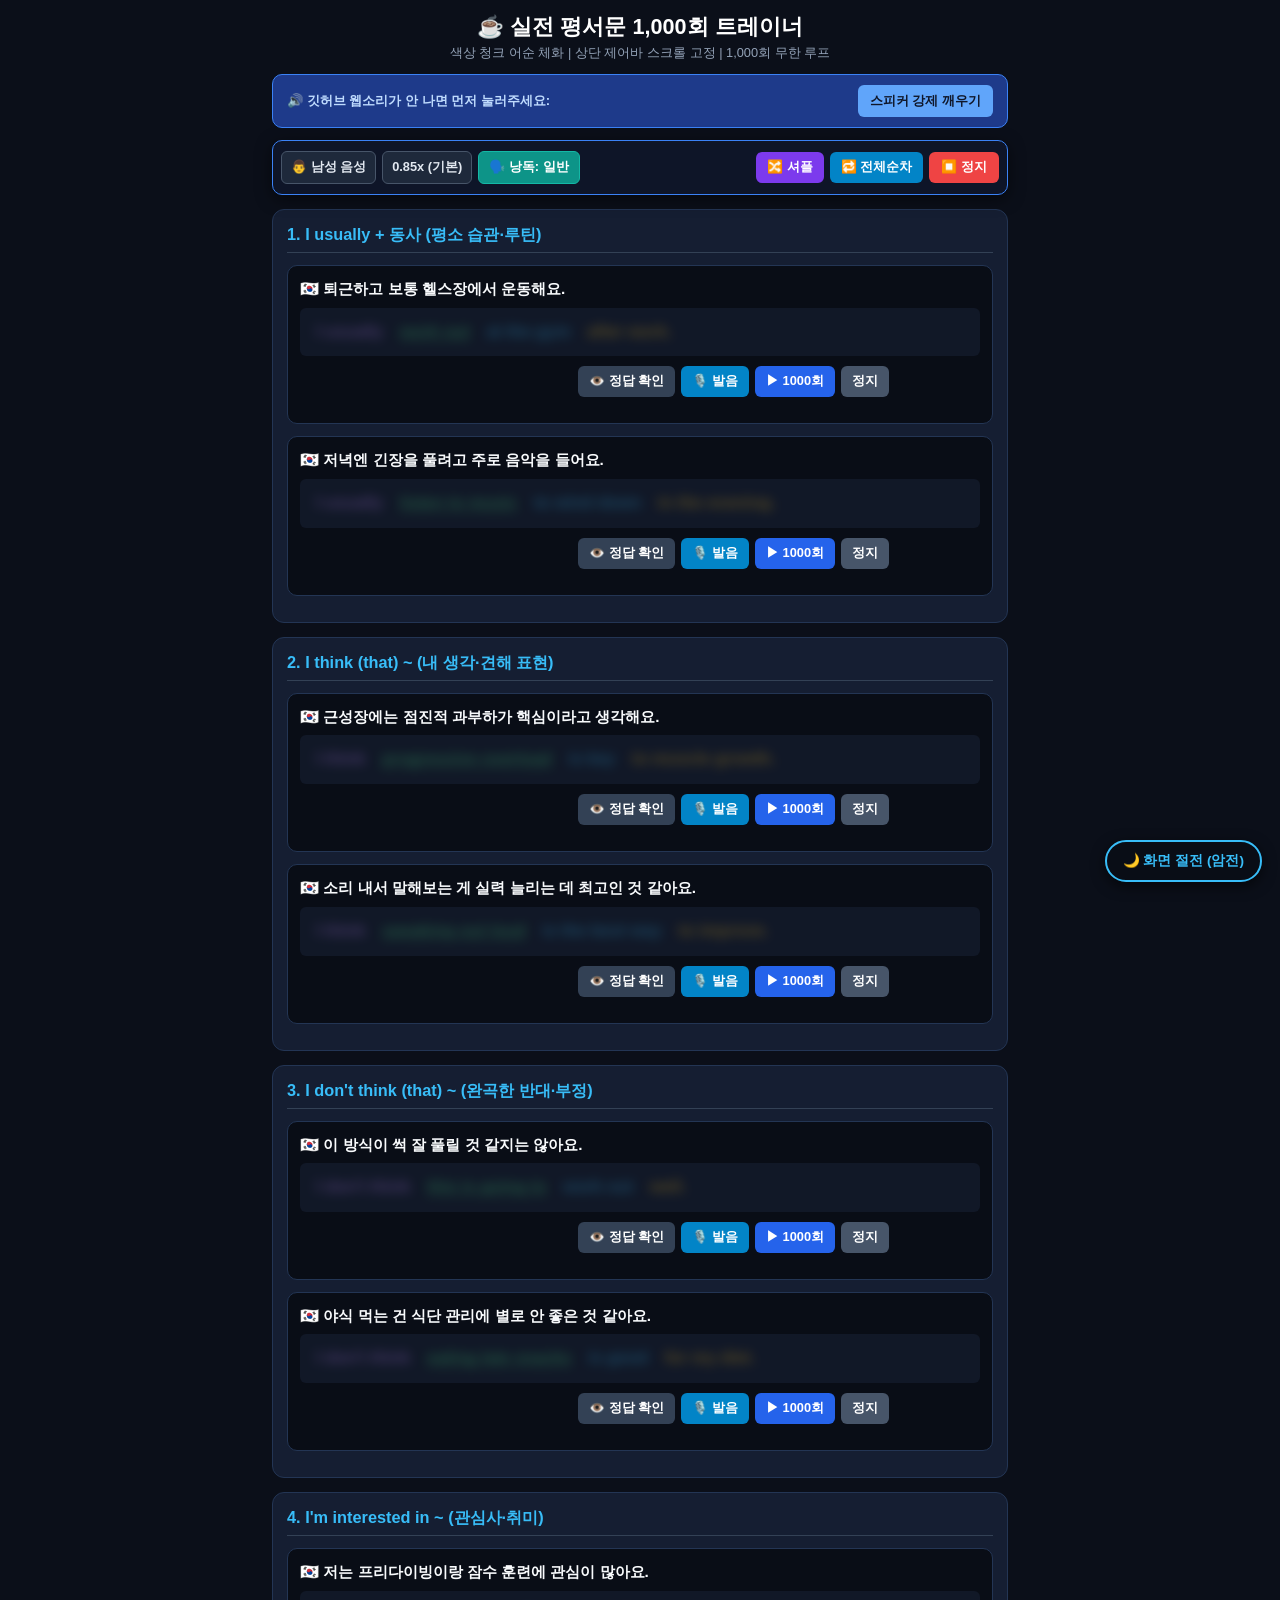
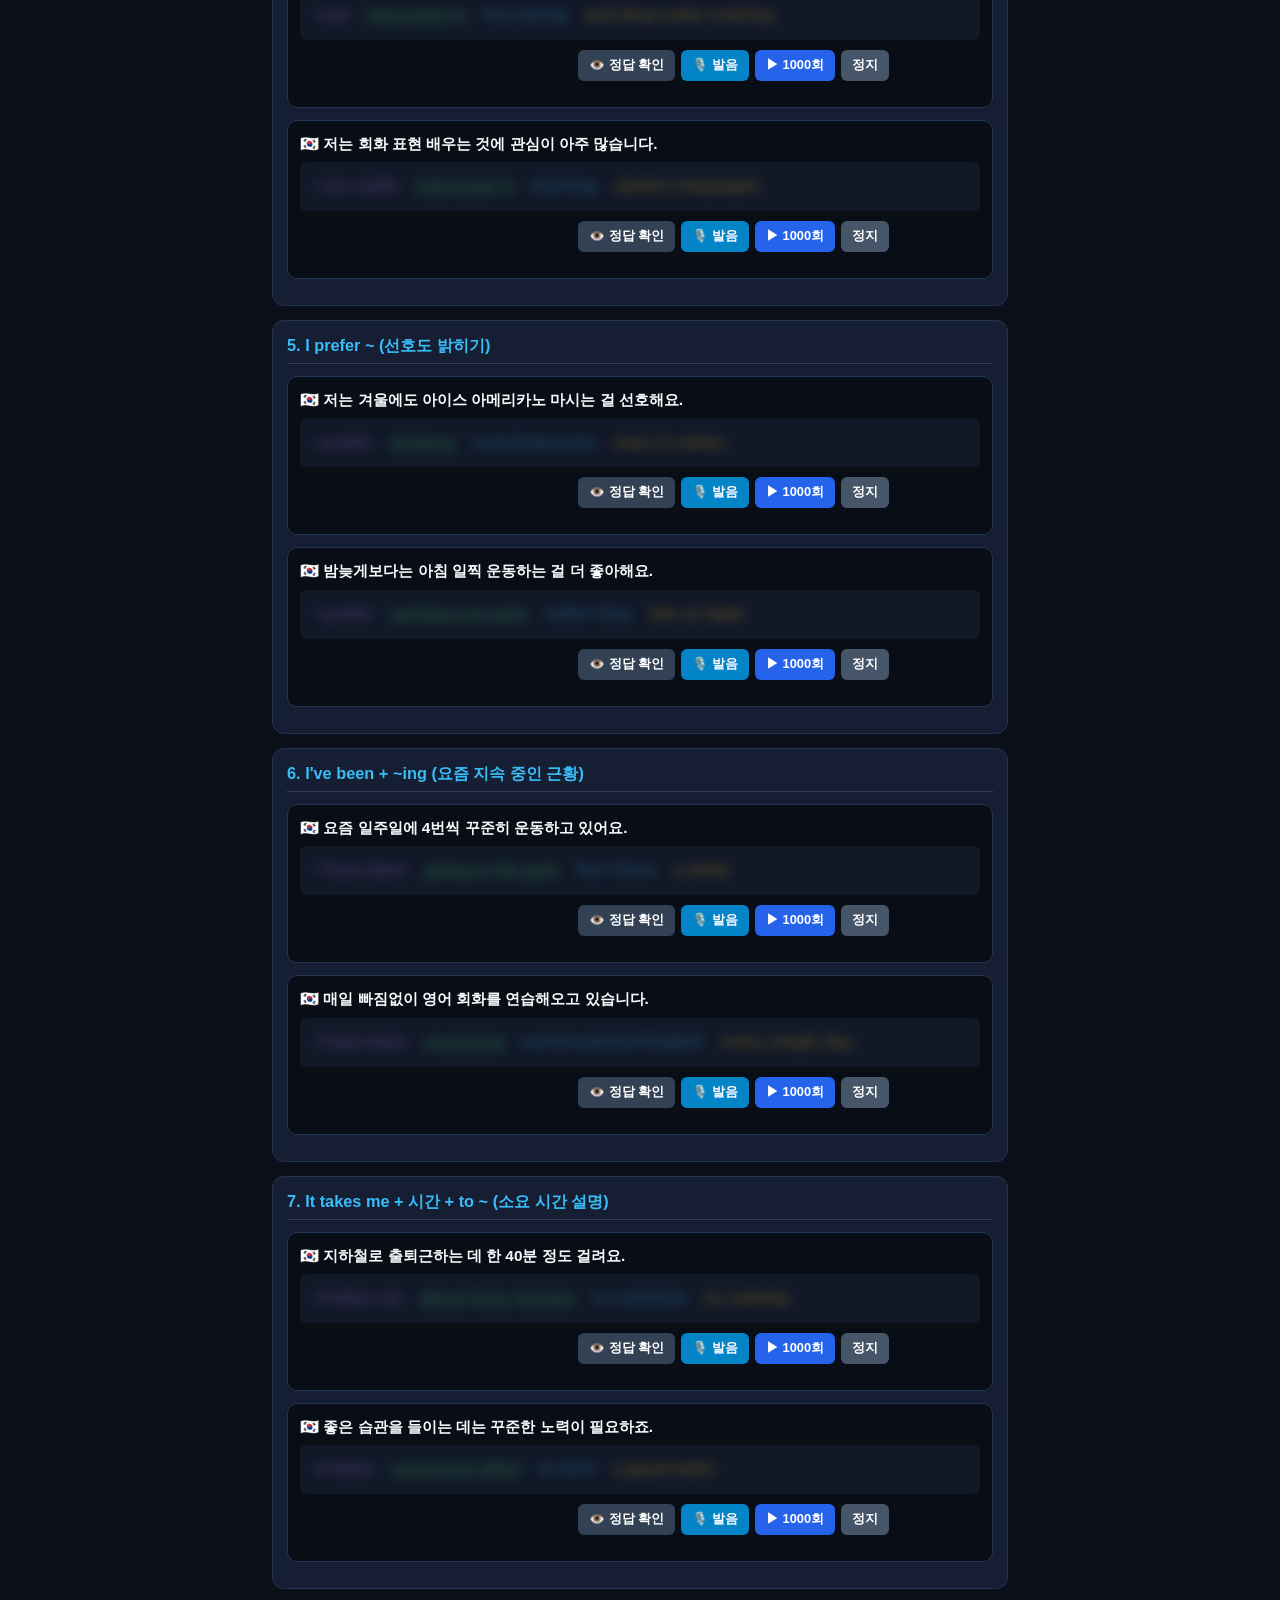
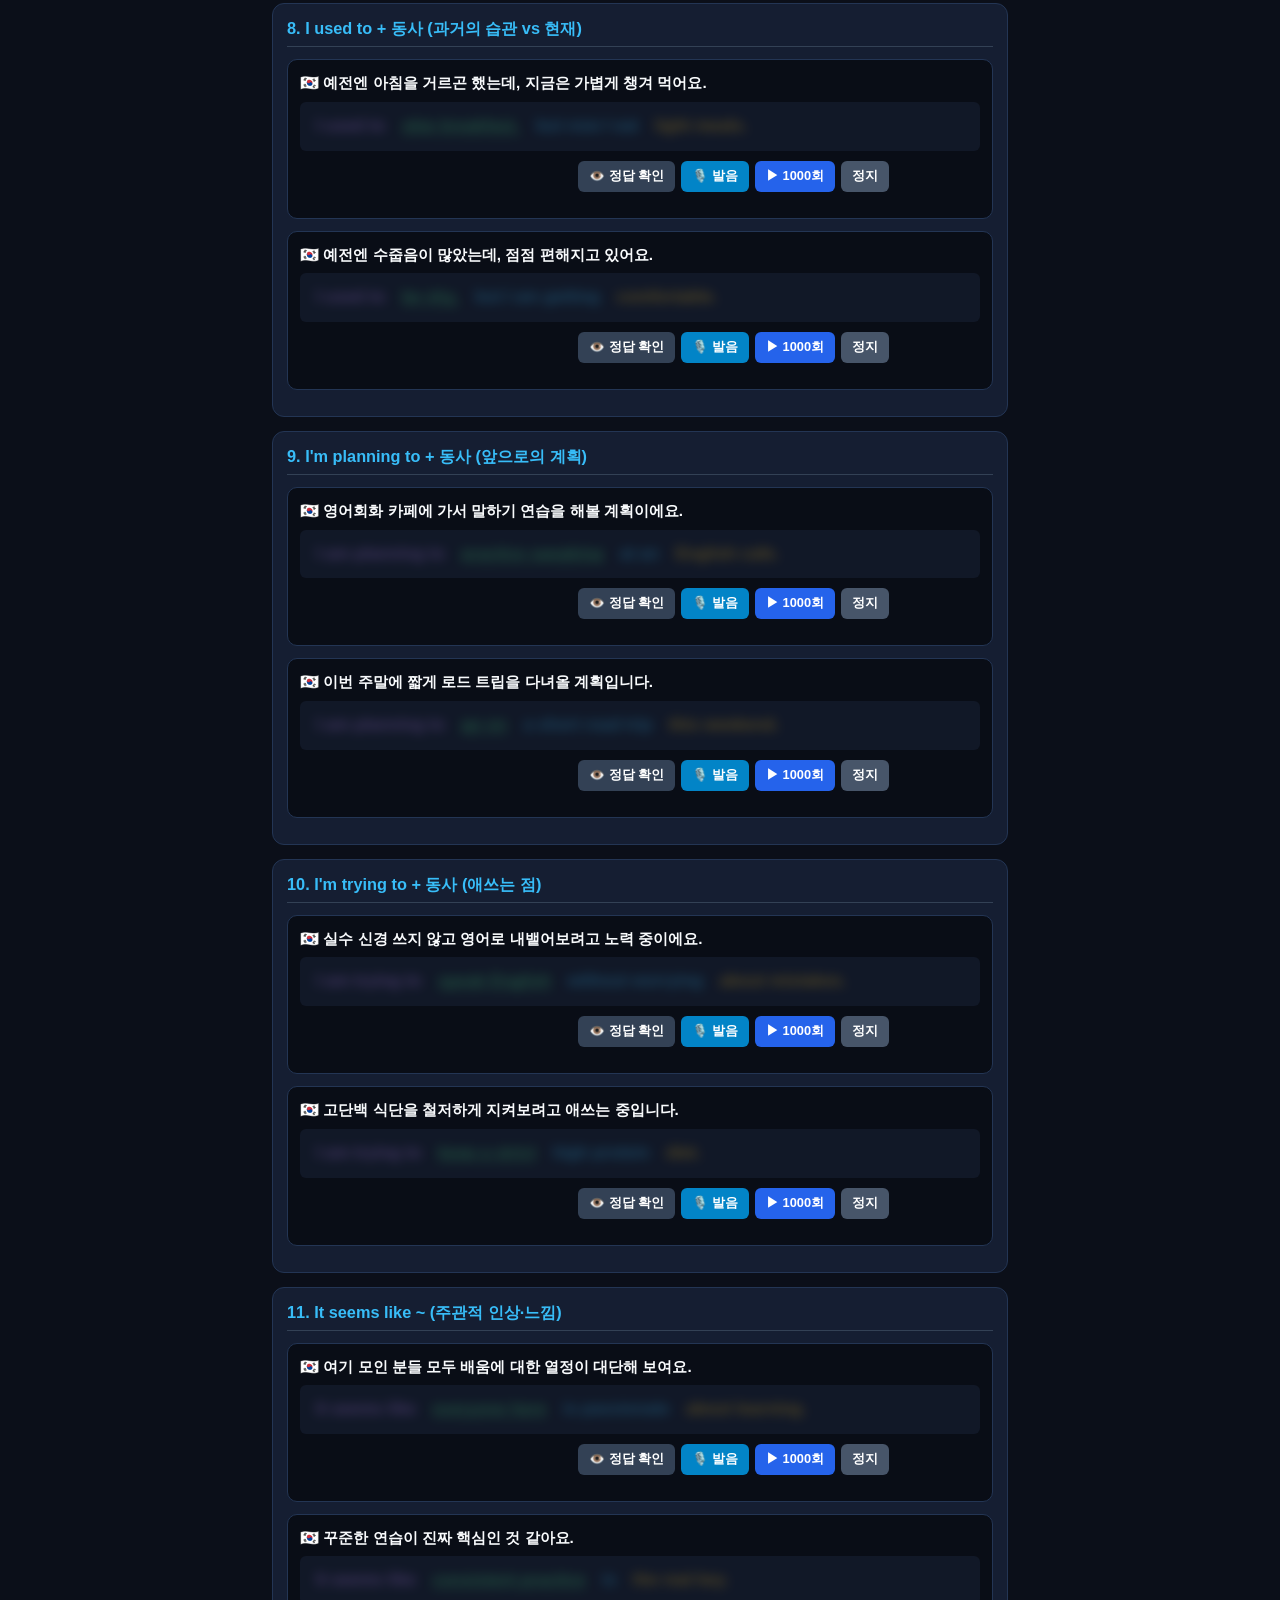
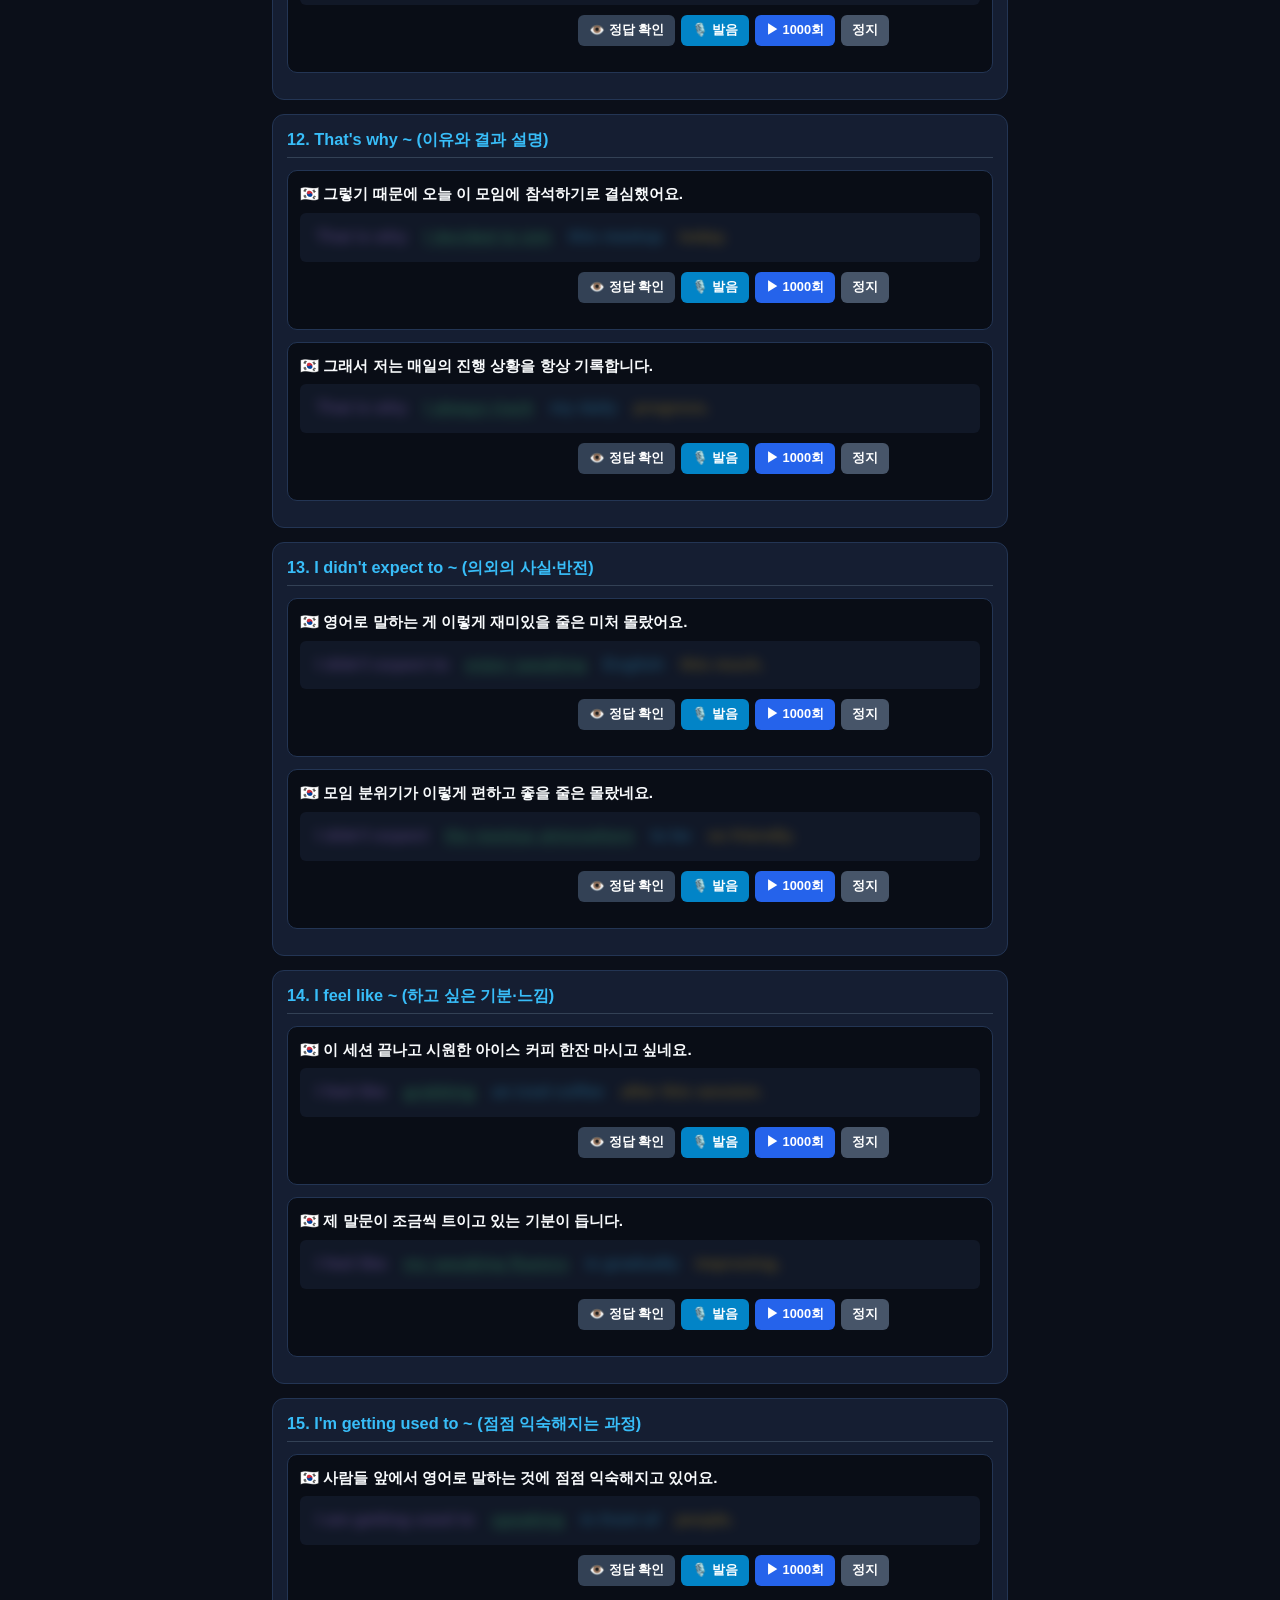
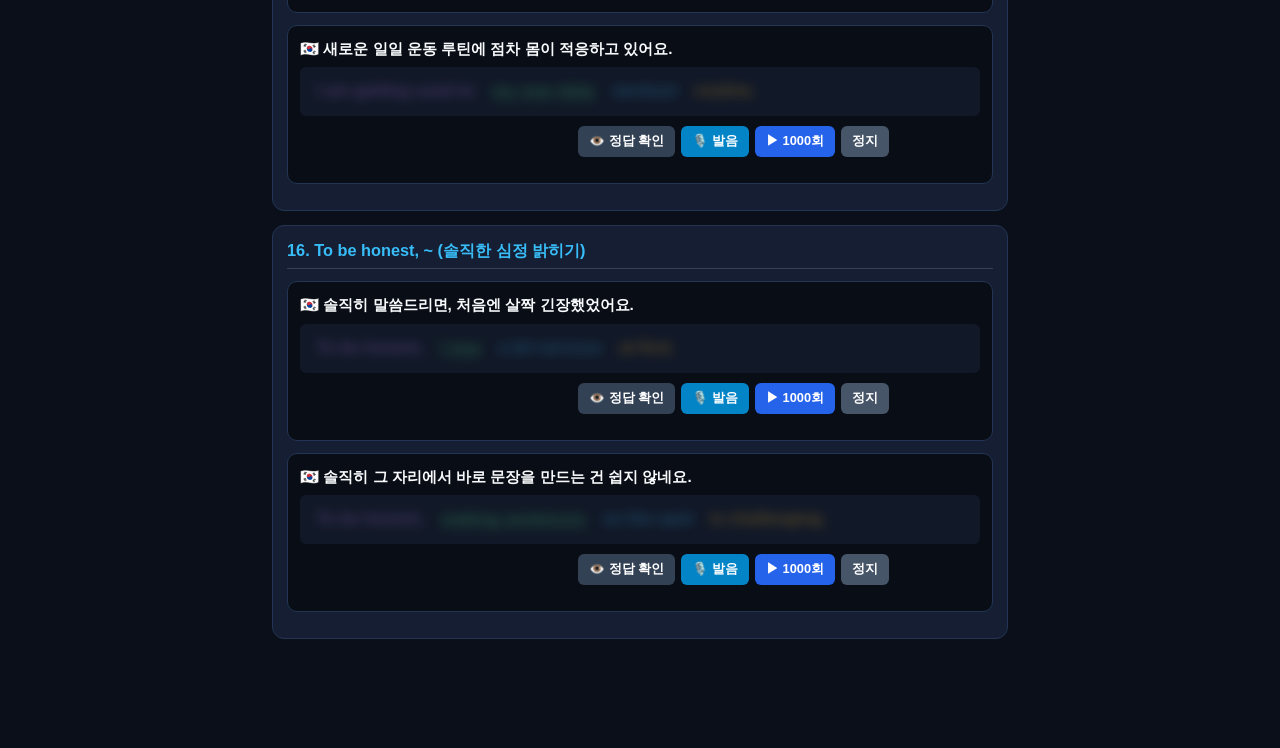
==== commit de9b3fed: "Update index.html" ====
--- a/index.html
+++ b/index.html
@@ -2,60 +2,317 @@
 <html lang="ko">
 <head>
   <meta charset="UTF-8">
-  <meta name="viewport" content="width=device-width, initial-scale=1.0, user-scalable=no">
-  <title>영어회화 실전 평서문 1,000회 (Brave 백그라운드 스트리밍)</title>
+  <meta name="viewport" content="width=device-width, initial-scale=1.0, maximum-scale=1.0, user-scalable=no">
+  <title>영어회화 실전 평서문 1,000회 트레이너</title>
   <style>
-    * { box-sizing: border-box; }
-    body { font-family: -apple-system, BlinkMacSystemFont, "Segoe UI", Roboto, sans-serif; background: #0f172a; color: #f8fafc; margin: 0; padding: 16px 12px 100px; }
-    h2 { text-align: center; font-size: 1.3rem; margin: 12px 0 4px; color: #38bdf8; }
-    .sub { text-align: center; font-size: 0.85rem; color: #94a3b8; margin-bottom: 20px; }
-
-    .top-bar { display: flex; flex-wrap: wrap; gap: 8px; justify-content: space-between; align-items: center; background: #1e293b; padding: 12px 14px; border-radius: 10px; margin-bottom: 18px; border: 1px solid #334155; }
-    .top-btn-group { display: flex; gap: 8px; align-items: center; }
-    .top-btn-all { background: #10b981; color: #fff; border: none; padding: 8px 14px; border-radius: 6px; font-weight: bold; font-size: 0.88rem; cursor: pointer; }
-    .top-btn-stop { background: #e11d48; color: #fff; border: none; padding: 8px 14px; border-radius: 6px; font-weight: bold; font-size: 0.88rem; cursor: pointer; }
-
-    .card { background: #1e293b; border: 1px solid #334155; border-radius: 12px; padding: 16px; margin-bottom: 16px; }
-    .pattern-title { font-size: 1.05rem; font-weight: 700; color: #38bdf8; margin-bottom: 12px; border-bottom: 1px solid #334155; padding-bottom: 6px; }
-
-    .sentence-block { background: #0f172a; border: 1px solid #334155; border-radius: 8px; padding: 12px; margin-bottom: 12px; }
-    .ko-box { font-size: 1.02rem; font-weight: 700; color: #e2e8f0; margin-bottom: 8px; line-height: 1.4; }
-    .en-box { font-size: 1.05rem; font-weight: 600; color: #38bdf8; margin-bottom: 10px; line-height: 1.4; }
-    .en-box.hidden { filter: blur(7px); background: #334155; color: transparent; user-select: none; border-radius: 4px; }
-
-    .ctrl-wrap { display: flex; flex-wrap: wrap; gap: 6px; align-items: center; justify-content: flex-end; }
-    .btn { cursor: pointer; border: none; border-radius: 6px; padding: 7px 11px; font-size: 0.82rem; font-weight: 600; }
-    .btn-ans { background: #475569; color: #fff; }
-    .btn-opt { background: #334155; color: #cbd5e1; border: 1px solid #475569; }
+    :root {
+      --bg: #0b0f19;
+      --card-bg: #151e32;
+      --card-border: #233554;
+      --text-main: #f1f5f9;
+      --text-sub: #94a3b8;
+      --primary: #2563eb;
+      --primary-hover: #1d4ed8;
+      --accent: #38bdf8;
+      --danger: #ef4444;
+      --success: #10b981;
+
+      /* 청크 컬러 테마 */
+      --c-subj: #c084fc;   /* 연보라: 주어/시작구 */
+      --c-verb: #4ade80;   /* 연초록: 핵심 구문 및 동사 */
+      --c-obj: #38bdf8;    /* 하늘색: 목적어/보어 */
+      --c-mod: #fbbf24;    /* 주황노랑: 전치사/수식어구 */
+    }
+
+    * { box-sizing: border-box; margin: 0; padding: 0; -webkit-tap-highlight-color: transparent; }
+    body {
+      font-family: -apple-system, BlinkMacSystemFont, "Segoe UI", Roboto, "Noto Sans KR", sans-serif;
+      background: var(--bg);
+      color: var(--text-main);
+      padding: 12px;
+      padding-bottom: 95px;
+      max-width: 760px;
+      margin: 0 auto;
+    }
+
+    header { text-align: center; margin-bottom: 12px; }
+    h1 { font-size: 1.35rem; font-weight: 800; color: #fff; margin-bottom: 4px; }
+    p.desc { font-size: 0.8rem; color: var(--text-sub); }
+
+    /* Web AudioContext 오디오 언락 & TTS 초기화 모듈 바 */
+    .audio-unlock-bar {
+      background: #1e3a8a;
+      border: 1px solid #3b82f6;
+      border-radius: 10px;
+      padding: 10px 14px;
+      margin-bottom: 12px;
+      display: flex;
+      align-items: center;
+      justify-content: space-between;
+      gap: 8px;
+    }
+    .audio-unlock-bar span { font-size: 0.82rem; font-weight: 700; color: #bfdbfe; }
+    .btn-unlock {
+      background: #60a5fa;
+      color: #0f172a;
+      border: none;
+      padding: 7px 12px;
+      border-radius: 6px;
+      font-weight: 800;
+      font-size: 0.82rem;
+      cursor: pointer;
+      white-space: nowrap;
+    }
+
+    /* [핵심] 스크롤 시 화면 상단에 영구 고정되는 컨트롤 바 */
+    .sticky-controls {
+      position: sticky;
+      top: 0;
+      z-index: 1000;
+      background: rgba(15, 23, 42, 0.95);
+      backdrop-filter: blur(8px);
+      -webkit-backdrop-filter: blur(8px);
+      border: 1px solid #3b82f6;
+      box-shadow: 0 4px 16px rgba(0, 0, 0, 0.5);
+      border-radius: 10px;
+      padding: 10px 8px;
+      display: flex;
+      flex-wrap: wrap;
+      gap: 6px;
+      align-items: center;
+      justify-content: space-between;
+      margin-bottom: 14px;
+    }
+    .ctrl-group { display: flex; gap: 6px; align-items: center; flex-wrap: wrap; }
+    .btn-pill {
+      background: #1e293b;
+      border: 1px solid #475569;
+      color: #e2e8f0;
+      padding: 7px 9px;
+      border-radius: 6px;
+      font-size: 0.8rem;
+      font-weight: 700;
+      cursor: pointer;
+    }
+    .btn-mode-toggle {
+      background: #0d9488;
+      border: 1px solid #14b8a6;
+      color: #fff;
+      padding: 7px 10px;
+      border-radius: 6px;
+      font-size: 0.8rem;
+      font-weight: 800;
+      cursor: pointer;
+    }
+    .btn-shuffle {
+      background: #7c3aed;
+      color: #fff;
+      border: none;
+      padding: 7px 11px;
+      border-radius: 6px;
+      font-weight: 800;
+      font-size: 0.8rem;
+      cursor: pointer;
+    }
+    .btn-seq {
+      background: #0284c7;
+      color: #fff;
+      border: none;
+      padding: 7px 11px;
+      border-radius: 6px;
+      font-weight: 800;
+      font-size: 0.8rem;
+      cursor: pointer;
+    }
+    .btn-emergency-stop {
+      background: var(--danger);
+      color: #fff;
+      border: none;
+      padding: 7px 12px;
+      border-radius: 6px;
+      font-weight: 800;
+      font-size: 0.8rem;
+      cursor: pointer;
+    }
+
+    /* 문장 카드 */
+    .card {
+      background: var(--card-bg);
+      border: 1px solid var(--card-border);
+      border-radius: 12px;
+      padding: 14px;
+      margin-bottom: 14px;
+    }
+    .pattern-title {
+      font-size: 1.02rem;
+      font-weight: 800;
+      color: var(--accent);
+      margin-bottom: 12px;
+      border-bottom: 1px solid #334155;
+      padding-bottom: 6px;
+    }
+    .sentence-block {
+      background: #090d16;
+      border: 1px solid #233554;
+      border-radius: 10px;
+      padding: 12px;
+      margin-bottom: 12px;
+      transition: all 0.2s;
+    }
+    .sentence-block.playing {
+      border-color: var(--accent);
+      box-shadow: 0 0 12px rgba(56, 189, 248, 0.35);
+    }
+    .ko-box {
+      font-size: 0.96rem;
+      font-weight: 700;
+      color: #f8fafc;
+      margin-bottom: 8px;
+      line-height: 1.4;
+    }
+
+    /* 청크 스타일 및 발화 하이라이트 */
+    .en-box {
+      background: #111827;
+      border-radius: 6px;
+      padding: 10px 12px;
+      margin-bottom: 10px;
+      font-size: 1.05rem;
+      font-weight: 600;
+      line-height: 1.6;
+      user-select: text;
+    }
+    .en-box.hidden .chunk {
+      filter: blur(6px);
+      user-select: none;
+      opacity: 0.3;
+    }
+    .chunk {
+      display: inline-block;
+      margin-right: 4px;
+      padding: 1px 4px;
+      border-radius: 4px;
+      transition: background 0.15s, transform 0.15s;
+    }
+    .chunk.active-spoken {
+      background: rgba(255, 255, 255, 0.22);
+      transform: scale(1.04);
+      outline: 1px solid var(--accent);
+    }
+    .chunk-subj { color: var(--c-subj); }
+    .chunk-verb { color: var(--c-verb); font-weight: 800; text-decoration: underline; text-underline-offset: 3px; }
+    .chunk-obj  { color: var(--c-obj); }
+    .chunk-mod  { color: var(--c-mod); }
+
+    .ctrl-wrap {
+      display: flex;
+      flex-wrap: wrap;
+      gap: 6px;
+      align-items: center;
+      justify-content: flex-end;
+    }
+    .btn {
+      cursor: pointer;
+      border: none;
+      border-radius: 6px;
+      padding: 7px 11px;
+      font-size: 0.8rem;
+      font-weight: 700;
+    }
+    .btn-ans { background: #334155; color: #fff; }
     .btn-mic { background: #0284c7; color: #fff; }
-    .btn-play { background: #2563eb; color: #fff; font-weight: 700; }
-    .btn-stop { background: #ef4444; color: #fff; }
-    .status-badge { font-size: 0.82rem; color: #34d399; font-weight: bold; min-width: 85px; text-align: right; }
-    .stt-feedback { width: 100%; margin-top: 8px; font-size: 0.85rem; color: #facc15; }
-
-    /* OLED 절전 암전 커튼 */
-    #dark-curtain { display: none; position: fixed; top: 0; left: 0; width: 100vw; height: 100vh; background: #000000; z-index: 999999; color: #22c55e; flex-direction: column; justify-content: center; align-items: center; text-align: center; }
-    .floating-bar { position: fixed; bottom: 16px; right: 16px; z-index: 999; }
-    .btn-float-sleep { background: #0f172a; color: #38bdf8; border: 2px solid #38bdf8; border-radius: 30px; padding: 10px 18px; font-weight: bold; font-size: 0.9rem; cursor: pointer; box-shadow: 0 4px 12px rgba(0,0,0,0.5); }
+    .btn-play { background: var(--primary); color: #fff; }
+    .btn-stop { background: #475569; color: #fff; }
+    .status-badge {
+      font-size: 0.82rem;
+      color: var(--accent);
+      font-weight: 800;
+      min-width: 85px;
+      text-align: right;
+    }
+    .stt-feedback {
+      width: 100%;
+      margin-top: 8px;
+      font-size: 0.82rem;
+      color: #facc15;
+    }
+
+    /* 플로팅 화면끄기 버튼 */
+    .floating-bar { position: fixed; bottom: 18px; right: 18px; z-index: 999; }
+    .btn-float-sleep {
+      background: #090d16;
+      color: var(--accent);
+      border: 2px solid var(--accent);
+      border-radius: 30px;
+      padding: 10px 16px;
+      font-weight: 800;
+      font-size: 0.85rem;
+      cursor: pointer;
+      box-shadow: 0 4px 14px rgba(0,0,0,0.6);
+    }
+
+    /* OLED 순수 블랙 오버레이 */
+    #dark-curtain {
+      display: none;
+      position: fixed;
+      top: 0; left: 0; width: 100vw; height: 100vh;
+      background: #000000;
+      z-index: 999999;
+      color: #22c55e;
+      flex-direction: column;
+      justify-content: center;
+      align-items: center;
+      text-align: center;
+      padding: 24px;
+      user-select: none;
+    }
+    #dark-curtain .wake-hint {
+      color: #334155;
+      font-size: 0.82rem;
+      margin-bottom: 24px;
+    }
+    #dark-curtain .curr-text {
+      color: #64748b;
+      font-size: 1.1rem;
+      line-height: 1.5;
+      margin-bottom: 12px;
+      max-width: 90%;
+    }
+    #dark-curtain .curr-count {
+      color: #1d4ed8;
+      font-size: 1.7rem;
+      font-weight: 800;
+    }
   </style>
 </head>
 <body>
 
-  <h2>☕ 회화 평서문 1,000회 트레이너</h2>
-  <div class="sub">HTML5 실제 오디오 스트리밍 탑재 (화면 꺼짐 백그라운드 완벽 지속)</div>
-
-  <div class="top-bar">
-    <div style="font-size:0.88rem; color:#94a3b8;" id="global-status">🎧 재생 대기 중</div>
-    <div class="top-btn-group">
-      <button class="top-btn-all" onclick="startAllSequential()">🔁 전체 반복 (순차 1000회)</button>
-      <button class="top-btn-stop" onclick="globalStop()">⏹️ 전체 정지</button>
+  <header>
+    <h1>☕ 실전 평서문 1,000회 트레이너</h1>
+    <p class="desc">색상 청크 어순 체화 | 상단 제어바 스크롤 고정 | 1,000회 무한 루프</p>
+  </header>
+
+  <!-- Web AudioContext 오디오 언락 & TTS 초기화 모듈 -->
+  <div class="audio-unlock-bar">
+    <span>🔊 깃허브 웹소리가 안 나면 먼저 눌러주세요:</span>
+    <button class="btn-unlock" onclick="forceUnlockAudio()">스피커 강제 깨우기</button>
+  </div>
+
+  <!-- [스크롤 상단 고정] 제어 버튼 바 -->
+  <div class="sticky-controls">
+    <div class="ctrl-group">
+      <button class="btn-pill" id="g-voice" onclick="toggleGlobalVoice()">👨 남성 음성</button>
+      <button class="btn-pill" id="g-speed" onclick="toggleGlobalSpeed()">0.85x (기본)</button>
+      <button class="btn-mode-toggle" id="g-reading-mode" onclick="toggleReadingMode()">🗣️ 낭독: 일반</button>
+    </div>
+    <div class="ctrl-group">
+      <button class="btn-shuffle" onclick="shufflePatterns()">🔀 셔플</button>
+      <button class="btn-seq" onclick="startAllSequential()">🔁 전체순차</button>
+      <button class="btn-emergency-stop" onclick="globalStop()">⏹️ 정지</button>
     </div>
   </div>
 
   <div id="pattern-list"></div>
-
-  <!-- 유튜브와 동일하게 OS가 백그라운드를 유지하는 실제 HTML5 오디오 요소 -->
-  <audio id="stream-audio" preload="auto"></audio>
 
   <!-- 플로팅 화면 절전 버튼 -->
   <div class="floating-bar">
@@ -64,143 +321,735 @@
 
   <!-- OLED 순수 블랙 오버레이 -->
   <div id="dark-curtain" onclick="handleTap()">
-    <div style="font-size: 1.15rem; font-weight: bold; color: #94a3b8; max-width: 85%;" id="blackout-title">섀도잉 진행 중...</div>
-    <div style="font-size: 2.5rem; font-weight: 800; margin: 20px 0;" id="blackout-counter">0 / 1000</div>
-    <div style="color: #64748b; font-size: 0.85rem;">화면을 두 번(더블 탭) 터치하면 돌아옵니다.</div>
+    <div class="wake-hint">💡 화면을 빠르게 톡! 톡! 두 번 두드리면 복귀합니다</div>
+    <div class="curr-text" id="blackout-title">섀도잉 진행 중...</div>
+    <div class="curr-count" id="blackout-counter">0 / 1000</div>
   </div>
 
   <script>
-    const dataset = [
+    /* ==========================================================================
+       [모듈] Web AudioContext 오디오 언락 & TTS 초기화 모듈
+       ========================================================================== */
+    let audioCtx = null;
+    let audioUnlocked = false;
+
+    function forceUnlockAudio() {
+      try {
+        const AudioCtx = window.AudioContext || window.webkitAudioContext;
+        if (AudioCtx) {
+          if (!audioCtx) audioCtx = new AudioCtx();
+          if (audioCtx.state === 'suspended') {
+            audioCtx.resume();
+          }
+          const osc = audioCtx.createOscillator();
+          const gain = audioCtx.createGain();
+          gain.gain.value = 0.001;
+          osc.connect(gain);
+          gain.connect(audioCtx.destination);
+          osc.start(0);
+          osc.stop(0.05);
+        }
+      } catch (e) {
+        console.warn("AudioContext bypass:", e);
+      }
+
+      window.speechSynthesis.cancel();
+      window.speechSynthesis.resume();
+
+      const testUtter = new SpeechSynthesisUtterance("Audio engine ready.");
+      testUtter.lang = 'en-US';
+      testUtter.rate = 1.0;
+      testUtter.volume = 1.0;
+      window.speechSynthesis.speak(testUtter);
+      audioUnlocked = true;
+      alert("🔊 브라우저 스피커가 강제 활성화되었습니다! 문장을 재생해보세요.");
+    }
+
+    function ensureAudioUnlocked() {
+      if (!audioUnlocked) {
+        try {
+          const AudioCtx = window.AudioContext || window.webkitAudioContext;
+          if (AudioCtx && !audioCtx) audioCtx = new AudioCtx();
+          if (audioCtx && audioCtx.state === 'suspended') audioCtx.resume();
+        } catch(e) {}
+      }
+    }
+
+    /* ==========================================================================
+       원본 예문 100% 보존 데이터베이스 (문법 청크 구조화 매핑)
+       ========================================================================== */
+    const originalDataset = [
       {
         pattern: "1. I usually + 동사 (평소 습관·루틴)",
         sentences: [
-          { en: "I usually work out at the gym after work.", ko: "퇴근하고 보통 헬스장에서 운동해요." },
-          { en: "I usually listen to music to wind down in the evening.", ko: "저녁엔 긴장을 풀려고 주로 음악을 들어요." }
+          {
+            en: "I usually work out at the gym after work.",
+            ko: "퇴근하고 보통 헬스장에서 운동해요.",
+            chunks: [
+              { text: "I usually", type: "subj" },
+              { text: "work out", type: "verb" },
+              { text: "at the gym", type: "obj" },
+              { text: "after work.", type: "mod" }
+            ]
+          },
+          {
+            en: "I usually listen to music to wind down in the evening.",
+            ko: "저녁엔 긴장을 풀려고 주로 음악을 들어요.",
+            chunks: [
+              { text: "I usually", type: "subj" },
+              { text: "listen to music", type: "verb" },
+              { text: "to wind down", type: "obj" },
+              { text: "in the evening.", type: "mod" }
+            ]
+          }
         ]
       },
       {
         pattern: "2. I think (that) ~ (내 생각·견해 표현)",
         sentences: [
-          { en: "I think progressive overload is key to muscle growth.", ko: "근성장에는 점진적 과부하가 핵심이라고 생각해요." },
-          { en: "I think speaking out loud is the best way to improve.", ko: "소리 내서 말해보는 게 실력 늘리는 데 최고인 것 같아요." }
+          {
+            en: "I think progressive overload is key to muscle growth.",
+            ko: "근성장에는 점진적 과부하가 핵심이라고 생각해요.",
+            chunks: [
+              { text: "I think", type: "subj" },
+              { text: "progressive overload", type: "verb" },
+              { text: "is key", type: "obj" },
+              { text: "to muscle growth.", type: "mod" }
+            ]
+          },
+          {
+            en: "I think speaking out loud is the best way to improve.",
+            ko: "소리 내서 말해보는 게 실력 늘리는 데 최고인 것 같아요.",
+            chunks: [
+              { text: "I think", type: "subj" },
+              { text: "speaking out loud", type: "verb" },
+              { text: "is the best way", type: "obj" },
+              { text: "to improve.", type: "mod" }
+            ]
+          }
         ]
       },
       {
         pattern: "3. I don't think (that) ~ (완곡한 반대·부정)",
         sentences: [
-          { en: "I don't think this is going to work out well.", ko: "이 방식이 썩 잘 풀릴 것 같지는 않아요." },
-          { en: "I don't think eating late snacks is good for my diet.", ko: "야식 먹는 건 식단 관리에 별로 안 좋은 것 같아요." }
+          {
+            en: "I don't think this is going to work out well.",
+            ko: "이 방식이 썩 잘 풀릴 것 같지는 않아요.",
+            chunks: [
+              { text: "I don't think", type: "subj" },
+              { text: "this is going to", type: "verb" },
+              { text: "work out", type: "obj" },
+              { text: "well.", type: "mod" }
+            ]
+          },
+          {
+            en: "I don't think eating late snacks is good for my diet.",
+            ko: "야식 먹는 건 식단 관리에 별로 안 좋은 것 같아요.",
+            chunks: [
+              { text: "I don't think", type: "subj" },
+              { text: "eating late snacks", type: "verb" },
+              { text: "is good", type: "obj" },
+              { text: "for my diet.", type: "mod" }
+            ]
+          }
         ]
       },
       {
         pattern: "4. I'm interested in ~ (관심사·취미)",
         sentences: [
-          { en: "I am interested in free diving and deep water training.", ko: "저는 프리다이빙이랑 잠수 훈련에 관심이 많아요." },
-          { en: "I am really interested in learning spoken languages.", ko: "저는 회화 표현 배우는 것에 관심이 아주 많습니다." }
+          {
+            en: "I am interested in free diving and deep water training.",
+            ko: "저는 프리다이빙이랑 잠수 훈련에 관심이 많아요.",
+            chunks: [
+              { text: "I am", type: "subj" },
+              { text: "interested in", type: "verb" },
+              { text: "free diving", type: "obj" },
+              { text: "and deep water training.", type: "mod" }
+            ]
+          },
+          {
+            en: "I am really interested in learning spoken languages.",
+            ko: "저는 회화 표현 배우는 것에 관심이 아주 많습니다.",
+            chunks: [
+              { text: "I am really", type: "subj" },
+              { text: "interested in", type: "verb" },
+              { text: "learning", type: "obj" },
+              { text: "spoken languages.", type: "mod" }
+            ]
+          }
         ]
       },
       {
         pattern: "5. I prefer ~ (선호도 밝히기)",
         sentences: [
-          { en: "I prefer drinking iced Americano even in winter.", ko: "저는 겨울에도 아이스 아메리카노 마시는 걸 선호해요." },
-          { en: "I prefer working out early rather than late at night.", ko: "밤늦게보다는 아침 일찍 운동하는 걸 더 좋아해요." }
+          {
+            en: "I prefer drinking iced Americano even in winter.",
+            ko: "저는 겨울에도 아이스 아메리카노 마시는 걸 선호해요.",
+            chunks: [
+              { text: "I prefer", type: "subj" },
+              { text: "drinking", type: "verb" },
+              { text: "iced Americano", type: "obj" },
+              { text: "even in winter.", type: "mod" }
+            ]
+          },
+          {
+            en: "I prefer working out early rather than late at night.",
+            ko: "밤늦게보다는 아침 일찍 운동하는 걸 더 좋아해요.",
+            chunks: [
+              { text: "I prefer", type: "subj" },
+              { text: "working out early", type: "verb" },
+              { text: "rather than", type: "obj" },
+              { text: "late at night.", type: "mod" }
+            ]
+          }
         ]
       },
       {
         pattern: "6. I've been + ~ing (요즘 지속 중인 근황)",
         sentences: [
-          { en: "I have been going to the gym four times a week.", ko: "요즘 일주일에 4번씩 꾸준히 운동하고 있어요." },
-          { en: "I have been practicing conversational English every single day.", ko: "매일 빠짐없이 영어 회화를 연습해오고 있습니다." }
+          {
+            en: "I have been going to the gym four times a week.",
+            ko: "요즘 일주일에 4번씩 꾸준히 운동하고 있어요.",
+            chunks: [
+              { text: "I have been", type: "subj" },
+              { text: "going to the gym", type: "verb" },
+              { text: "four times", type: "obj" },
+              { text: "a week.", type: "mod" }
+            ]
+          },
+          {
+            en: "I have been practicing conversational English every single day.",
+            ko: "매일 빠짐없이 영어 회화를 연습해오고 있습니다.",
+            chunks: [
+              { text: "I have been", type: "subj" },
+              { text: "practicing", type: "verb" },
+              { text: "conversational English", type: "obj" },
+              { text: "every single day.", type: "mod" }
+            ]
+          }
         ]
       },
       {
         pattern: "7. It takes me + 시간 + to ~ (소요 시간 설명)",
         sentences: [
-          { en: "It takes me about forty minutes to commute by subway.", ko: "지하철로 출퇴근하는 데 한 40분 정도 걸려요." },
-          { en: "It takes consistent effort to form a good habit.", ko: "좋은 습관을 들이는 데는 꾸준한 노력이 필요하죠." }
+          {
+            en: "It takes me about forty minutes to commute by subway.",
+            ko: "지하철로 출퇴근하는 데 한 40분 정도 걸려요.",
+            chunks: [
+              { text: "It takes me", type: "subj" },
+              { text: "about forty minutes", type: "verb" },
+              { text: "to commute", type: "obj" },
+              { text: "by subway.", type: "mod" }
+            ]
+          },
+          {
+            en: "It takes consistent effort to form a good habit.",
+            ko: "좋은 습관을 들이는 데는 꾸준한 노력이 필요하죠.",
+            chunks: [
+              { text: "It takes", type: "subj" },
+              { text: "consistent effort", type: "verb" },
+              { text: "to form", type: "obj" },
+              { text: "a good habit.", type: "mod" }
+            ]
+          }
         ]
       },
       {
         pattern: "8. I used to + 동사 (과거의 습관 vs 현재)",
         sentences: [
-          { en: "I used to skip breakfast, but now I eat light meals.", ko: "예전엔 아침을 거르곤 했는데, 지금은 가볍게 챙겨 먹어요." },
-          { en: "I used to be shy, but I am getting comfortable.", ko: "예전엔 수줍음이 많았는데, 점점 편해지고 있어요." }
+          {
+            en: "I used to skip breakfast, but now I eat light meals.",
+            ko: "예전엔 아침을 거르곤 했는데, 지금은 가볍게 챙겨 먹어요.",
+            chunks: [
+              { text: "I used to", type: "subj" },
+              { text: "skip breakfast,", type: "verb" },
+              { text: "but now I eat", type: "obj" },
+              { text: "light meals.", type: "mod" }
+            ]
+          },
+          {
+            en: "I used to be shy, but I am getting comfortable.",
+            ko: "예전엔 수줍음이 많았는데, 점점 편해지고 있어요.",
+            chunks: [
+              { text: "I used to", type: "subj" },
+              { text: "be shy,", type: "verb" },
+              { text: "but I am getting", type: "obj" },
+              { text: "comfortable.", type: "mod" }
+            ]
+          }
         ]
       },
       {
         pattern: "9. I'm planning to + 동사 (앞으로의 계획)",
         sentences: [
-          { en: "I am planning to practice speaking at an English cafe.", ko: "영어회화 카페에 가서 말하기 연습을 해볼 계획이에요." },
-          { en: "I am planning to go on a short road trip this weekend.", ko: "이번 주말에 짧게 로드 트립을 다녀올 계획입니다." }
+          {
+            en: "I am planning to practice speaking at an English cafe.",
+            ko: "영어회화 카페에 가서 말하기 연습을 해볼 계획이에요.",
+            chunks: [
+              { text: "I am planning to", type: "subj" },
+              { text: "practice speaking", type: "verb" },
+              { text: "at an", type: "obj" },
+              { text: "English cafe.", type: "mod" }
+            ]
+          },
+          {
+            en: "I am planning to go on a short road trip this weekend.",
+            ko: "이번 주말에 짧게 로드 트립을 다녀올 계획입니다.",
+            chunks: [
+              { text: "I am planning to", type: "subj" },
+              { text: "go on", type: "verb" },
+              { text: "a short road trip", type: "obj" },
+              { text: "this weekend.", type: "mod" }
+            ]
+          }
         ]
       },
       {
         pattern: "10. I'm trying to + 동사 (애쓰는 점)",
         sentences: [
-          { en: "I am trying to speak English without worrying about mistakes.", ko: "실수 신경 쓰지 않고 영어로 내뱉어보려고 노력 중이에요." },
-          { en: "I am trying to keep a strict high protein diet.", ko: "고단백 식단을 철저하게 지켜보려고 애쓰는 중입니다." }
+          {
+            en: "I am trying to speak English without worrying about mistakes.",
+            ko: "실수 신경 쓰지 않고 영어로 내뱉어보려고 노력 중이에요.",
+            chunks: [
+              { text: "I am trying to", type: "subj" },
+              { text: "speak English", type: "verb" },
+              { text: "without worrying", type: "obj" },
+              { text: "about mistakes.", type: "mod" }
+            ]
+          },
+          {
+            en: "I am trying to keep a strict high protein diet.",
+            ko: "고단백 식단을 철저하게 지켜보려고 애쓰는 중입니다.",
+            chunks: [
+              { text: "I am trying to", type: "subj" },
+              { text: "keep a strict", type: "verb" },
+              { text: "high protein", type: "obj" },
+              { text: "diet.", type: "mod" }
+            ]
+          }
         ]
       },
       {
         pattern: "11. It seems like ~ (주관적 인상·느낌)",
         sentences: [
-          { en: "It seems like everyone here is passionate about learning.", ko: "여기 모인 분들 모두 배움에 대한 열정이 대단해 보여요." },
-          { en: "It seems like consistent practice is the real key.", ko: "꾸준한 연습이 진짜 핵심인 것 같아요." }
+          {
+            en: "It seems like everyone here is passionate about learning.",
+            ko: "여기 모인 분들 모두 배움에 대한 열정이 대단해 보여요.",
+            chunks: [
+              { text: "It seems like", type: "subj" },
+              { text: "everyone here", type: "verb" },
+              { text: "is passionate", type: "obj" },
+              { text: "about learning.", type: "mod" }
+            ]
+          },
+          {
+            en: "It seems like consistent practice is the real key.",
+            ko: "꾸준한 연습이 진짜 핵심인 것 같아요.",
+            chunks: [
+              { text: "It seems like", type: "subj" },
+              { text: "consistent practice", type: "verb" },
+              { text: "is", type: "obj" },
+              { text: "the real key.", type: "mod" }
+            ]
+          }
         ]
       },
       {
         pattern: "12. That's why ~ (이유와 결과 설명)",
         sentences: [
-          { en: "That is why I decided to join this meetup today.", ko: "그렇기 때문에 오늘 이 모임에 참석하기로 결심했어요." },
-          { en: "That is why I always track my daily progress.", ko: "그래서 저는 매일의 진행 상황을 항상 기록합니다." }
+          {
+            en: "That is why I decided to join this meetup today.",
+            ko: "그렇기 때문에 오늘 이 모임에 참석하기로 결심했어요.",
+            chunks: [
+              { text: "That is why", type: "subj" },
+              { text: "I decided to join", type: "verb" },
+              { text: "this meetup", type: "obj" },
+              { text: "today.", type: "mod" }
+            ]
+          },
+          {
+            en: "That is why I always track my daily progress.",
+            ko: "그래서 저는 매일의 진행 상황을 항상 기록합니다.",
+            chunks: [
+              { text: "That is why", type: "subj" },
+              { text: "I always track", type: "verb" },
+              { text: "my daily", type: "obj" },
+              { text: "progress.", type: "mod" }
+            ]
+          }
         ]
       },
       {
         pattern: "13. I didn't expect to ~ (의외의 사실·반전)",
         sentences: [
-          { en: "I didn't expect to enjoy speaking English this much.", ko: "영어로 말하는 게 이렇게 재미있을 줄은 미처 몰랐어요." },
-          { en: "I didn't expect the meetup atmosphere to be so friendly.", ko: "모임 분위기가 이렇게 편하고 좋을 줄은 몰랐네요." }
+          {
+            en: "I didn't expect to enjoy speaking English this much.",
+            ko: "영어로 말하는 게 이렇게 재미있을 줄은 미처 몰랐어요.",
+            chunks: [
+              { text: "I didn't expect to", type: "subj" },
+              { text: "enjoy speaking", type: "verb" },
+              { text: "English", type: "obj" },
+              { text: "this much.", type: "mod" }
+            ]
+          },
+          {
+            en: "I didn't expect the meetup atmosphere to be so friendly.",
+            ko: "모임 분위기가 이렇게 편하고 좋을 줄은 몰랐네요.",
+            chunks: [
+              { text: "I didn't expect", type: "subj" },
+              { text: "the meetup atmosphere", type: "verb" },
+              { text: "to be", type: "obj" },
+              { text: "so friendly.", type: "mod" }
+            ]
+          }
         ]
       },
       {
         pattern: "14. I feel like ~ (하고 싶은 기분·느낌)",
         sentences: [
-          { en: "I feel like grabbing an iced coffee after this session.", ko: "이 세션 끝나고 시원한 아이스 커피 한잔 마시고 싶네요." },
-          { en: "I feel like my speaking fluency is gradually improving.", ko: "제 말문이 조금씩 트이고 있는 기분이 듭니다." }
+          {
+            en: "I feel like grabbing an iced coffee after this session.",
+            ko: "이 세션 끝나고 시원한 아이스 커피 한잔 마시고 싶네요.",
+            chunks: [
+              { text: "I feel like", type: "subj" },
+              { text: "grabbing", type: "verb" },
+              { text: "an iced coffee", type: "obj" },
+              { text: "after this session.", type: "mod" }
+            ]
+          },
+          {
+            en: "I feel like my speaking fluency is gradually improving.",
+            ko: "제 말문이 조금씩 트이고 있는 기분이 듭니다.",
+            chunks: [
+              { text: "I feel like", type: "subj" },
+              { text: "my speaking fluency", type: "verb" },
+              { text: "is gradually", type: "obj" },
+              { text: "improving.", type: "mod" }
+            ]
+          }
         ]
       },
       {
         pattern: "15. I'm getting used to ~ (점점 익숙해지는 과정)",
         sentences: [
-          { en: "I am getting used to speaking in front of people.", ko: "사람들 앞에서 영어로 말하는 것에 점점 익숙해지고 있어요." },
-          { en: "I am getting used to my new daily workout routine.", ko: "새로운 일일 운동 루틴에 점차 몸이 적응하고 있어요." }
+          {
+            en: "I am getting used to speaking in front of people.",
+            ko: "사람들 앞에서 영어로 말하는 것에 점점 익숙해지고 있어요.",
+            chunks: [
+              { text: "I am getting used to", type: "subj" },
+              { text: "speaking", type: "verb" },
+              { text: "in front of", type: "obj" },
+              { text: "people.", type: "mod" }
+            ]
+          },
+          {
+            en: "I am getting used to my new daily workout routine.",
+            ko: "새로운 일일 운동 루틴에 점차 몸이 적응하고 있어요.",
+            chunks: [
+              { text: "I am getting used to", type: "subj" },
+              { text: "my new daily", type: "verb" },
+              { text: "workout", type: "obj" },
+              { text: "routine.", type: "mod" }
+            ]
+          }
         ]
       },
       {
         pattern: "16. To be honest, ~ (솔직한 심정 밝히기)",
         sentences: [
-          { en: "To be honest, I was a bit nervous at first.", ko: "솔직히 말씀드리면, 처음엔 살짝 긴장했었어요." },
-          { en: "To be honest, making sentences on the spot is challenging.", ko: "솔직히 그 자리에서 바로 문장을 만드는 건 쉽지 않네요." }
+          {
+            en: "To be honest, I was a bit nervous at first.",
+            ko: "솔직히 말씀드리면, 처음엔 살짝 긴장했었어요.",
+            chunks: [
+              { text: "To be honest,", type: "subj" },
+              { text: "I was", type: "verb" },
+              { text: "a bit nervous", type: "obj" },
+              { text: "at first.", type: "mod" }
+            ]
+          },
+          {
+            en: "To be honest, making sentences on the spot is challenging.",
+            ko: "솔직히 그 자리에서 바로 문장을 만드는 건 쉽지 않네요.",
+            chunks: [
+              { text: "To be honest,", type: "subj" },
+              { text: "making sentences", type: "verb" },
+              { text: "on the spot", type: "obj" },
+              { text: "is challenging.", type: "mod" }
+            ]
+          }
         ]
       }
     ];
 
+    let dataset = JSON.parse(JSON.stringify(originalDataset));
     const TARGET_REPEAT = 1000;
     let isStopped = false;
+    let loopTimeout = null;
     let lastTapTime = 0;
-    let maleVoice = null;
-    let femaleVoice = null;
-    const audioElement = document.getElementById('stream-audio');
-
-    function initVoices() {
-      const v = window.speechSynthesis.getVoices();
-      if (!v || v.length === 0) return;
-      const en = v.filter(x => x.lang.startsWith('en'));
-      maleVoice = en.find(x => /male|david|guy|george/i.test(x.name)) || en[0];
-      femaleVoice = en.find(x => /female|zira|susan|jenny|samantha/i.test(x.name)) || en[en.length - 1] || en[0];
-    }
-    window.speechSynthesis.onvoiceschanged = initVoices;
-    initVoices();
+    let currentVoiceGender = 'male';
+    let currentRate = 0.85;
+    let readingMode = 'normal'; // 'normal' (일반) vs 'chunk' (청크 끊어 읽기)
+
+    function getSelectedVoice() {
+      const voices = window.speechSynthesis.getVoices();
+      if (!voices || voices.length === 0) return null;
+      const usVoices = voices.filter(v => v.lang === 'en-US' || v.lang === 'en_US');
+      const pool = usVoices.length > 0 ? usVoices : voices.filter(v => v.lang.startsWith('en'));
+
+      if (currentVoiceGender === 'female') {
+        return pool.find(v => /female|zira|jenny|samantha|susan|victoria/i.test(v.name)) || pool[0];
+      } else {
+        return pool.find(v => /male|david|guy|george/i.test(v.name)) || pool.find(v => !/female|zira|jenny/i.test(v.name)) || pool[0];
+      }
+    }
+    window.speechSynthesis.onvoiceschanged = () => { getSelectedVoice(); };
+
+    function sanitizeForSpeech(text) {
+      return text.replace(/freediving/gi, "free diving")
+                 .replace(/Freediving/gi, "Free diving")
+                 .replace(/low-carb/gi, "low carb");
+    }
+
+    /* ==========================================================================
+       낭독 엔진 (일반 모드 vs 청크 분절 모드)
+       ========================================================================== */
+    function toggleReadingMode() {
+      const btn = document.getElementById('g-reading-mode');
+      if (readingMode === 'normal') {
+        readingMode = 'chunk';
+        btn.innerText = "✂️ 낭독: 청크";
+        btn.style.background = "#0284c7";
+        btn.style.borderColor = "#38bdf8";
+      } else {
+        readingMode = 'normal';
+        btn.innerText = "🗣️ 낭독: 일반";
+        btn.style.background = "#0d9488";
+        btn.style.borderColor = "#14b8a6";
+      }
+    }
+
+    function toggleGlobalVoice() {
+      const btn = document.getElementById('g-voice');
+      if (currentVoiceGender === 'male') {
+        currentVoiceGender = 'female';
+        btn.innerText = "👩 여성 음성";
+      } else {
+        currentVoiceGender = 'male';
+        btn.innerText = "👨 남성 음성";
+      }
+    }
+
+    function toggleGlobalSpeed() {
+      const btn = document.getElementById('g-speed');
+      if (currentRate === 0.85) {
+        currentRate = 1.0;
+        btn.innerText = "1.0x (표준)";
+      } else if (currentRate === 1.0) {
+        currentRate = 1.25;
+        btn.innerText = "1.25x (빠름)";
+      } else if (currentRate === 1.25) {
+        currentRate = 0.75;
+        btn.innerText = "0.75x (느림)";
+      } else {
+        currentRate = 0.85;
+        btn.innerText = "0.85x (기본)";
+      }
+    }
+
+    function speakAdaptive(sObj, blockId, onComplete) {
+      if (readingMode === 'normal') {
+        clearChunkHighlight(blockId);
+        window.speechSynthesis.cancel();
+        window.speechSynthesis.resume();
+
+        const u = new SpeechSynthesisUtterance(sanitizeForSpeech(sObj.en));
+        u.lang = 'en-US';
+        u.rate = currentRate;
+        u.volume = 1.0;
+        u.pitch = 1.0;
+
+        const v = getSelectedVoice();
+        if (v) u.voice = v;
+        window._activeUtterance = u;
+
+        u.onend = () => { if (!isStopped && onComplete) onComplete(); };
+        u.onerror = () => { if (!isStopped && onComplete) onComplete(); };
+        window.speechSynthesis.speak(u);
+      } else {
+        let chunkIdx = 0;
+        function speakNextChunk() {
+          if (isStopped) return;
+          if (chunkIdx >= sObj.chunks.length) {
+            clearChunkHighlight(blockId);
+            if (onComplete) onComplete();
+            return;
+          }
+
+          highlightActiveChunk(blockId, chunkIdx);
+          window.speechSynthesis.cancel();
+          window.speechSynthesis.resume();
+
+          const chunk = sObj.chunks[chunkIdx];
+          const u = new SpeechSynthesisUtterance(sanitizeForSpeech(chunk.text));
+          u.lang = 'en-US';
+          u.rate = currentRate;
+          u.volume = 1.0;
+          u.pitch = 1.0;
+
+          const v = getSelectedVoice();
+          if (v) u.voice = v;
+          window._activeUtterance = u;
+
+          u.onend = () => {
+            if (isStopped) return;
+            chunkIdx++;
+            loopTimeout = setTimeout(speakNextChunk, 280);
+          };
+          u.onerror = () => {
+            if (isStopped) return;
+            chunkIdx++;
+            loopTimeout = setTimeout(speakNextChunk, 200);
+          };
+
+          window.speechSynthesis.speak(u);
+        }
+        speakNextChunk();
+      }
+    }
+
+    function highlightActiveChunk(blockId, chunkIdx) {
+      clearChunkHighlight(blockId);
+      const span = document.getElementById(`ck_${blockId}_${chunkIdx}`);
+      if (span) span.classList.add('active-spoken');
+    }
+
+    function clearChunkHighlight(blockId) {
+      const block = document.getElementById(blockId);
+      if (block) {
+        block.querySelectorAll('.chunk').forEach(el => el.classList.remove('active-spoken'));
+      }
+    }
+
+    function setupMediaSession(titleText, count) {
+      if ('mediaSession' in navigator) {
+        navigator.mediaSession.metadata = new MediaMetadata({
+          title: `[${count}/1000] ${titleText}`,
+          artist: '실전 평서문 16패턴',
+          album: 'English Shadowing'
+        });
+      }
+    }
+
+    /* ==========================================================================
+       1,000회 단일 루프 & 전체 순차 루프
+       ========================================================================== */
+    function start1000Loop(sObj, blockId, sid) {
+      ensureAudioUnlocked();
+      globalStop();
+      isStopped = false;
+
+      document.querySelectorAll('.sentence-block').forEach(b => b.classList.remove('playing'));
+      const activeBlock = document.getElementById(blockId);
+      if (activeBlock) activeBlock.classList.add('playing');
+
+      let count = 0;
+      const status = document.getElementById(sid);
+      document.getElementById('blackout-title').innerText = sObj.en;
+
+      function loop() {
+        if (isStopped || count >= TARGET_REPEAT) {
+          if (!isStopped) {
+            status.innerText = "1,000회 완료";
+            document.getElementById('blackout-counter').innerText = "완료";
+          }
+          return;
+        }
+
+        count++;
+        status.innerText = `${count} / ${TARGET_REPEAT}`;
+        document.getElementById('blackout-counter').innerText = `${count} / ${TARGET_REPEAT}`;
+        setupMediaSession(sObj.en, count);
+
+        speakAdaptive(sObj, blockId, () => {
+          if (!isStopped && count < TARGET_REPEAT) {
+            const gap = (readingMode === 'normal') ? 700 : 850;
+            loopTimeout = setTimeout(loop, gap);
+          } else if (count >= TARGET_REPEAT) {
+            status.innerText = "1,000회 완료";
+            document.getElementById('blackout-counter').innerText = "완료";
+          }
+        });
+      }
+
+      loop();
+    }
+
+    function startAllSequential() {
+      ensureAudioUnlocked();
+      globalStop();
+      isStopped = false;
+
+      const flatList = [];
+      dataset.forEach((p, pIdx) => {
+        p.sentences.forEach((s, sIdx) => {
+          flatList.push({
+            sObj: s,
+            blockId: `blk_${pIdx}_${sIdx}`,
+            sid: `st_${pIdx}_${sIdx}`
+          });
+        });
+      });
+
+      if (flatList.length === 0) return;
+      let currentIdx = 0;
+
+      function playNext() {
+        if (isStopped) return;
+        if (currentIdx >= flatList.length) currentIdx = 0;
+
+        const item = flatList[currentIdx];
+        document.querySelectorAll('.sentence-block').forEach(b => b.classList.remove('playing'));
+        const activeBlock = document.getElementById(item.blockId);
+        if (activeBlock) activeBlock.classList.add('playing');
+
+        const status = document.getElementById(item.sid);
+        status.innerText = "순환 중...";
+
+        document.getElementById('blackout-title').innerText = `[${currentIdx + 1}/${flatList.length}] ${item.sObj.en}`;
+        document.getElementById('blackout-counter').innerText = `문장 ${currentIdx + 1}`;
+        setupMediaSession(item.sObj.en, currentIdx + 1);
+
+        speakAdaptive(item.sObj, item.blockId, () => {
+          if (!isStopped) {
+            currentIdx++;
+            loopTimeout = setTimeout(playNext, 850);
+          }
+        });
+      }
+
+      playNext();
+    }
+
+    function globalStop() {
+      isStopped = true;
+      clearTimeout(loopTimeout);
+      window.speechSynthesis.cancel();
+      document.querySelectorAll('.sentence-block').forEach(b => b.classList.remove('playing'));
+      document.querySelectorAll('.status-badge').forEach(b => {
+        if (b.innerText.includes('/') || b.innerText.includes('순환')) b.innerText = "정지됨";
+      });
+      document.querySelectorAll('.chunk').forEach(el => el.classList.remove('active-spoken'));
+      document.getElementById('blackout-counter').innerText = "정지됨";
+    }
+
+    function shufflePatterns() {
+      globalStop();
+      for (let i = dataset.length - 1; i > 0; i--) {
+        const j = Math.floor(Math.random() * (i + 1));
+        [dataset[i], dataset[j]] = [dataset[j], dataset[i]];
+      }
+      renderUI();
+    }
 
     function toggleAnswer(eid, btn) {
       const el = document.getElementById(eid);
@@ -213,190 +1062,14 @@
       }
     }
 
-    function toggleGender(btn) {
-      if (btn.dataset.val === 'male') {
-        btn.dataset.val = 'female';
-        btn.innerText = '👩 여성';
-      } else {
-        btn.dataset.val = 'male';
-        btn.innerText = '👨 남성';
-      }
-    }
-
-    function toggleSpeed(btn) {
-      const v = parseFloat(btn.dataset.val);
-      if (v === 0.85) { btn.dataset.val = '1.0'; btn.innerText = '1.0x'; }
-      else if (v === 1.0) { btn.dataset.val = '1.25'; btn.innerText = '1.25x'; }
-      else if (v === 1.25) { btn.dataset.val = '1.5'; btn.innerText = '1.5x'; }
-      else { btn.dataset.val = '0.85'; btn.innerText = '0.85x'; }
-    }
-
-    // 유튜브와 동일한 OS 잠금화면 미디어 컨트롤러 등록
-    function setupMediaSession(titleText, count) {
-      if ('mediaSession' in navigator) {
-        navigator.mediaSession.metadata = new MediaMetadata({
-          title: `[${count}/1000] ${titleText}`,
-          artist: 'Brave 백그라운드 섀도잉',
-          album: '실전 평서문 16패턴'
-        });
-      }
-    }
-
-    // [핵심 엔진] 실제 HTML5 미디어 스트림 재생 함수
-    function playStreamSpeech(text, speed, onDone) {
-      // 1. Google 실시간 오디오 스트림 URL (Brave/Android가 YouTube처럼 진짜 오디오로 인식)
-      const streamUrl = `https://translate.google.com/translate_tts?ie=UTF-8&tl=en&client=tw-ob&q=${encodeURIComponent(text)}`;
-      audioElement.src = streamUrl;
-      audioElement.playbackRate = speed;
-
-      audioElement.onended = function() {
-        if (!isStopped) onDone();
-      };
-
-      audioElement.onerror = function() {
-        // 네트워크 차단 시 Web Speech API로 자동 백업
-        const u = new SpeechSynthesisUtterance(text);
-        u.lang = 'en-US';
-        u.rate = speed;
-        u.onend = function() { if (!isStopped) onDone(); };
-        window.speechSynthesis.speak(u);
-      };
-
-      audioElement.play().catch(() => {
-        // 모바일 자동재생 정책 방어 백업
-        const u = new SpeechSynthesisUtterance(text);
-        u.lang = 'en-US';
-        u.rate = speed;
-        u.onend = function() { if (!isStopped) onDone(); };
-        window.speechSynthesis.speak(u);
-      });
-    }
-
-    // 단일 문장 1,000회 루프
-    function start1000Loop(text, sid, gid, spid) {
-      globalStop();
-      isStopped = false;
-
-      let count = 0;
-      const status = document.getElementById(sid);
-      const speed = parseFloat(document.getElementById(spid).dataset.val);
-
-      document.getElementById('global-status').innerText = `🎧 단일 문장 1000회 재생 중`;
-      document.getElementById('blackout-title').innerText = text;
-
-      function loop() {
-        if (isStopped || count >= TARGET_REPEAT) {
-          if (!isStopped) {
-            status.innerText = "1,000회 완료";
-            document.getElementById('blackout-counter').innerText = "완료";
-            document.getElementById('global-status').innerText = "🎧 완료됨";
-          }
-          return;
-        }
-
-        count++;
-        status.innerText = `${count} / ${TARGET_REPEAT}`;
-        document.getElementById('blackout-counter').innerText = `${count} / ${TARGET_REPEAT}`;
-        setupMediaSession(text, count);
-
-        playStreamSpeech(text, speed, () => {
-          if (!isStopped && count < TARGET_REPEAT) {
-            const gap = Math.max(350, Math.floor(650 / speed));
-            setTimeout(loop, gap);
-          } else if (count >= TARGET_REPEAT) {
-            status.innerText = "1,000회 완료";
-            document.getElementById('blackout-counter').innerText = "완료";
-          }
-        });
-      }
-
-      loop();
-    }
-
-    // 전체 순환 루프
-    function startAllSequential() {
-      globalStop();
-      isStopped = false;
-
-      const allSentences = [];
-      dataset.forEach((p, pIdx) => {
-        p.sentences.forEach((s, sIdx) => {
-          allSentences.push({
-            text: s.en,
-            sid: `st_${pIdx}_${sIdx}`,
-            spid: `sp_${pIdx}_${sIdx}`
-          });
-        });
-      });
-
-      let currentIdx = 0;
-
-      function playNextSentence() {
-        if (isStopped) return;
-        if (currentIdx >= allSentences.length) {
-          currentIdx = 0; // 전 문장 완료 후 처음부터 다시 순환
-        }
-
-        const item = allSentences[currentIdx];
-        const status = document.getElementById(item.sid);
-        const speed = parseFloat(document.getElementById(item.spid).dataset.val);
-        let count = 0;
-
-        document.getElementById('global-status').innerText = `🔁 전체 순환 중: [${currentIdx + 1}/${allSentences.length}]`;
-        document.getElementById('blackout-title').innerText = `[${currentIdx + 1}/${allSentences.length}] ${item.text}`;
-
-        function innerLoop() {
-          if (isStopped) return;
-          if (count >= TARGET_REPEAT) {
-            status.innerText = "1,000회 완료";
-            currentIdx++;
-            setTimeout(playNextSentence, 800);
-            return;
-          }
-
-          count++;
-          status.innerText = `${count} / ${TARGET_REPEAT}`;
-          document.getElementById('blackout-counter').innerText = `${count} / ${TARGET_REPEAT}`;
-          setupMediaSession(item.text, count);
-
-          playStreamSpeech(item.text, speed, () => {
-            if (!isStopped && count < TARGET_REPEAT) {
-              const gap = Math.max(350, Math.floor(650 / speed));
-              setTimeout(innerLoop, gap);
-            } else if (count >= TARGET_REPEAT) {
-              status.innerText = "1,000회 완료";
-              currentIdx++;
-              setTimeout(playNextSentence, 800);
-            }
-          });
-        }
-
-        innerLoop();
-      }
-
-      playNextSentence();
-    }
-
-    function globalStop() {
-      isStopped = true;
-      audioElement.pause();
-      audioElement.src = "";
-      window.speechSynthesis.cancel();
-      document.querySelectorAll('.status-badge').forEach(b => {
-        if (b.innerText.includes('/')) b.innerText = "정지됨";
-      });
-      document.getElementById('blackout-counter').innerText = "정지됨";
-      document.getElementById('global-status').innerText = "⏹️ 정지됨";
-    }
-
-    // 마이크 STT 발음 평가
+    /* 마이크 STT 발음 평가 */
     function practiceSpeech(targetText, fbid) {
       globalStop();
       const fb = document.getElementById(fbid);
       const SpeechRecognition = window.SpeechRecognition || window.webkitSpeechRecognition;
 
       if (!SpeechRecognition) {
-        fb.innerText = "⚠️ 브라우저가 음성 인식을 지원하지 않습니다. (크롬 권장)";
+        fb.innerText = "⚠️ 브라우저가 음성 인식을 지원하지 않습니다. (크롬/삼성인터넷 권장)";
         return;
       }
 
@@ -426,6 +1099,7 @@
       recognition.start();
     }
 
+    /* OLED 절전 암전 커튼 */
     function enableBlackout() {
       document.getElementById('dark-curtain').style.display = 'flex';
       if ('wakeLock' in navigator) {
@@ -441,6 +1115,7 @@
       lastTapTime = now;
     }
 
+    /* 화면 렌더링 */
     function renderUI() {
       const container = document.getElementById('pattern-list');
       container.innerHTML = "";
@@ -451,24 +1126,28 @@
         let html = `<div class="pattern-title">${p.pattern}</div>`;
 
         p.sentences.forEach((s, sIdx) => {
+          const blockId = `blk_${pIdx}_${sIdx}`;
           const eid = `en_${pIdx}_${sIdx}`;
           const sid = `st_${pIdx}_${sIdx}`;
-          const gid = `gd_${pIdx}_${sIdx}`;
-          const spid = `sp_${pIdx}_${sIdx}`;
           const fbid = `fb_${pIdx}_${sIdx}`;
           const cleanEn = s.en.replace(/'/g, "\\'");
 
+          // 청크 HTML 빌드
+          const chunksHtml = s.chunks.map((c, cIdx) => {
+            return `<span class="chunk chunk-${c.type}" id="ck_${blockId}_${cIdx}">${c.text}</span>`;
+          }).join(' ');
+
           html += `
-            <div class="sentence-block">
+            <div class="sentence-block" id="${blockId}">
               <div class="ko-box">🇰🇷 ${s.ko}</div>
-              <div class="en-box hidden" id="${eid}">🇺🇸 ${s.en}</div>
+              <div class="en-box hidden" id="${eid}">
+                ${chunksHtml}
+              </div>
 
               <div class="ctrl-wrap">
                 <button class="btn btn-ans" onclick="toggleAnswer('${eid}', this)">👁️ 정답 확인</button>
-                <button class="btn btn-opt" id="${gid}" data-val="male" onclick="toggleGender(this)">👨 남성</button>
-                <button class="btn btn-opt" id="${spid}" data-val="0.85" onclick="toggleSpeed(this)">0.85x</button>
                 <button class="btn btn-mic" onclick="practiceSpeech('${cleanEn}', '${fbid}')">🎙️ 발음</button>
-                <button class="btn btn-play" onclick="start1000Loop('${cleanEn}', '${sid}', '${gid}', '${spid}')">▶ 1000회</button>
+                <button class="btn btn-play" onclick="start1000Loop(dataset[${pIdx}].sentences[${sIdx}], '${blockId}', '${sid}')">▶ 1000회</button>
                 <button class="btn btn-stop" onclick="globalStop()">정지</button>
                 <span class="status-badge" id="${sid}"></span>
                 <div class="stt-feedback" id="${fbid}"></div>
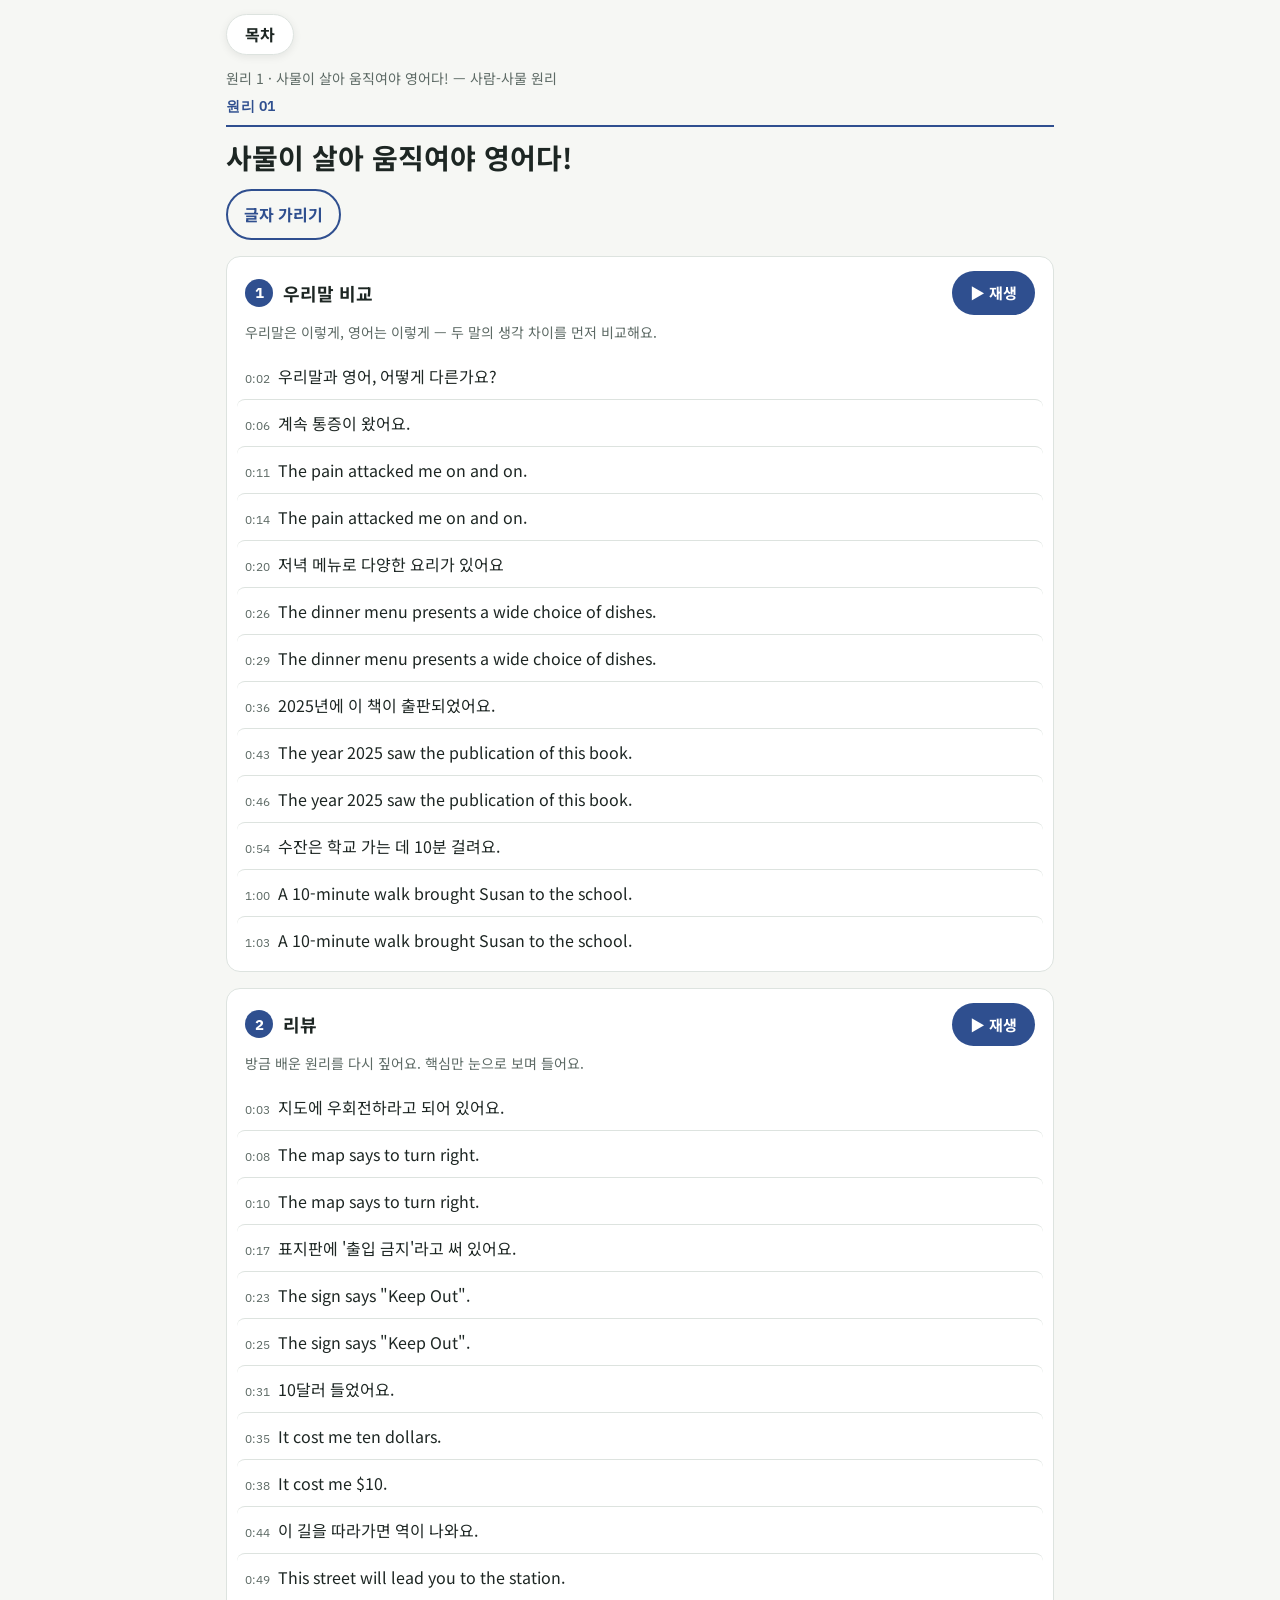
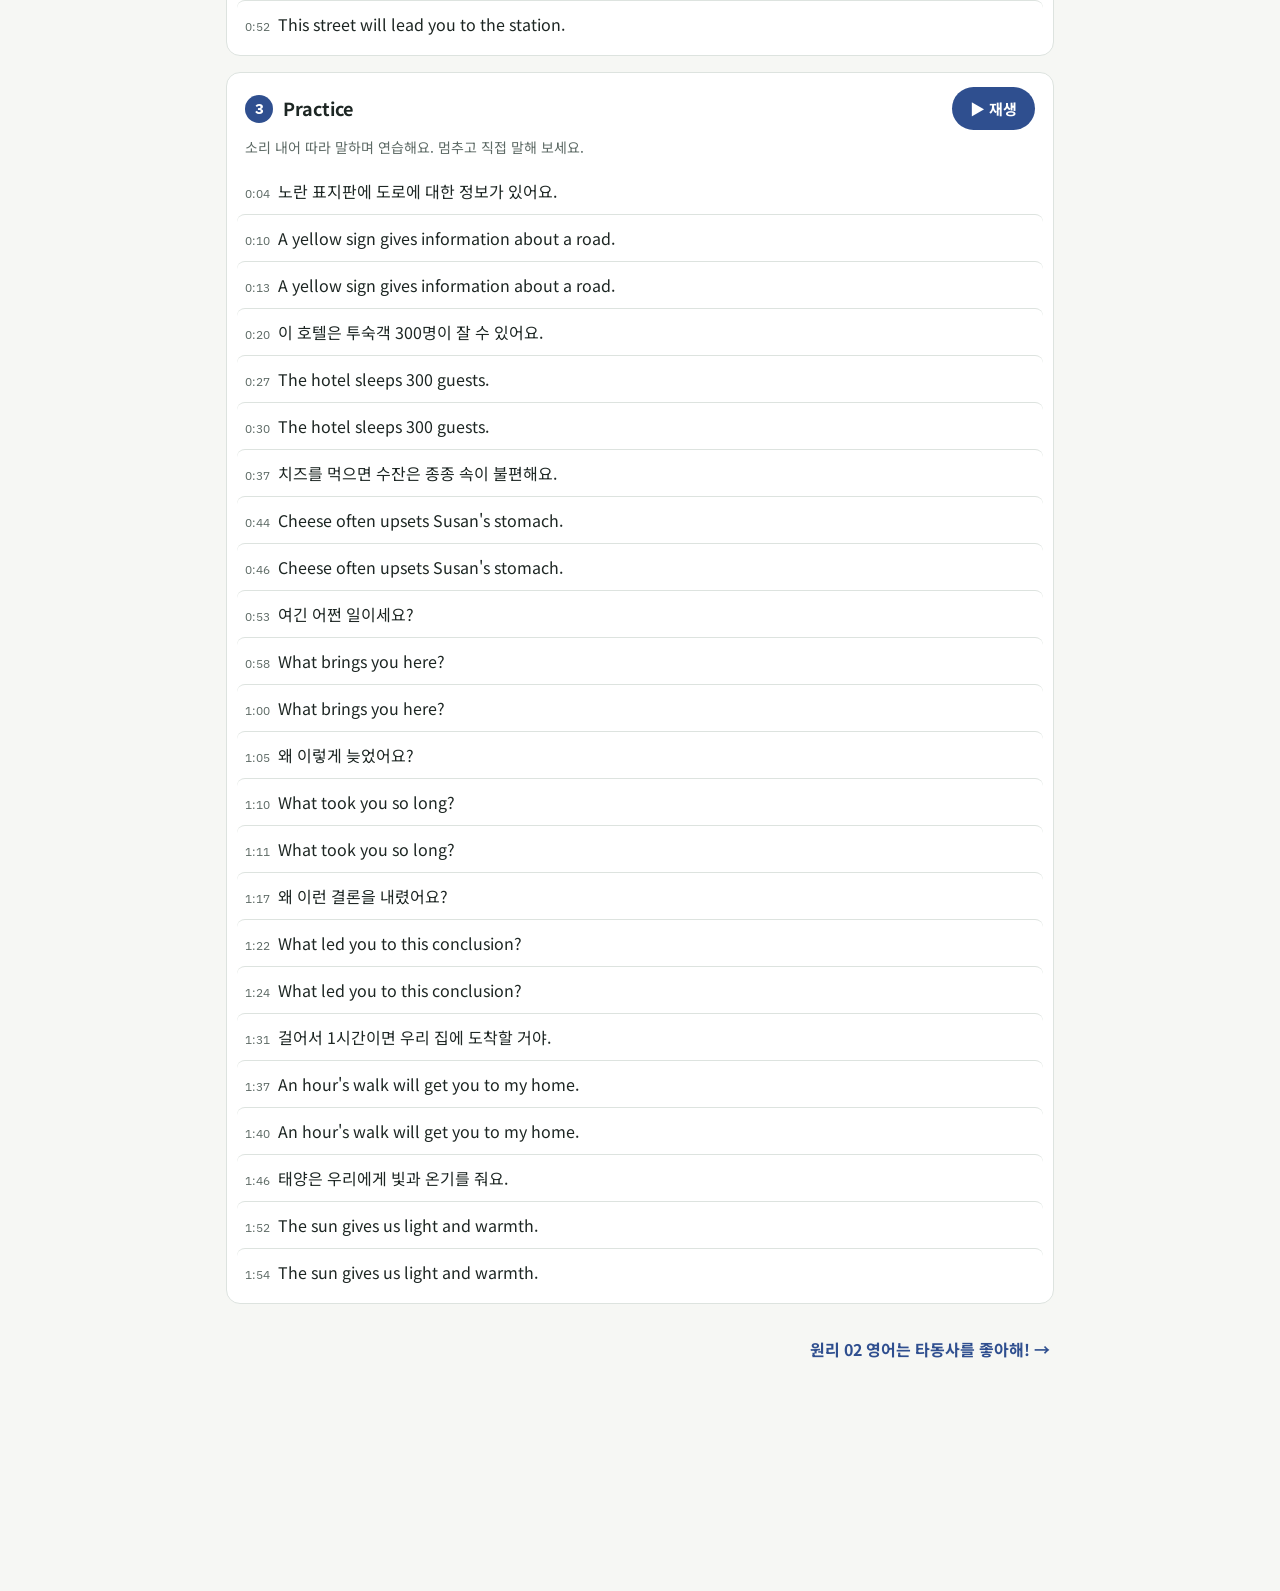
==== commit ed9aeb7d: "Add files via upload" ====
--- a/index.html
+++ b/index.html
@@ -1,1167 +1,79 @@
-<!DOCTYPE html>
-<html lang="ko">
-<head>
-  <meta charset="UTF-8">
-  <meta name="viewport" content="width=device-width, initial-scale=1.0, maximum-scale=1.0, user-scalable=no">
-  <title>영어회화 실전 평서문 1,000회 트레이너</title>
-  <style>
-    :root {
-      --bg: #0b0f19;
-      --card-bg: #151e32;
-      --card-border: #233554;
-      --text-main: #f1f5f9;
-      --text-sub: #94a3b8;
-      --primary: #2563eb;
-      --primary-hover: #1d4ed8;
-      --accent: #38bdf8;
-      --danger: #ef4444;
-      --success: #10b981;
-
-      /* 청크 컬러 테마 */
-      --c-subj: #c084fc;   /* 연보라: 주어/시작구 */
-      --c-verb: #4ade80;   /* 연초록: 핵심 구문 및 동사 */
-      --c-obj: #38bdf8;    /* 하늘색: 목적어/보어 */
-      --c-mod: #fbbf24;    /* 주황노랑: 전치사/수식어구 */
-    }
-
-    * { box-sizing: border-box; margin: 0; padding: 0; -webkit-tap-highlight-color: transparent; }
-    body {
-      font-family: -apple-system, BlinkMacSystemFont, "Segoe UI", Roboto, "Noto Sans KR", sans-serif;
-      background: var(--bg);
-      color: var(--text-main);
-      padding: 12px;
-      padding-bottom: 95px;
-      max-width: 760px;
-      margin: 0 auto;
-    }
-
-    header { text-align: center; margin-bottom: 12px; }
-    h1 { font-size: 1.35rem; font-weight: 800; color: #fff; margin-bottom: 4px; }
-    p.desc { font-size: 0.8rem; color: var(--text-sub); }
-
-    /* Web AudioContext 오디오 언락 & TTS 초기화 모듈 바 */
-    .audio-unlock-bar {
-      background: #1e3a8a;
-      border: 1px solid #3b82f6;
-      border-radius: 10px;
-      padding: 10px 14px;
-      margin-bottom: 12px;
-      display: flex;
-      align-items: center;
-      justify-content: space-between;
-      gap: 8px;
-    }
-    .audio-unlock-bar span { font-size: 0.82rem; font-weight: 700; color: #bfdbfe; }
-    .btn-unlock {
-      background: #60a5fa;
-      color: #0f172a;
-      border: none;
-      padding: 7px 12px;
-      border-radius: 6px;
-      font-weight: 800;
-      font-size: 0.82rem;
-      cursor: pointer;
-      white-space: nowrap;
-    }
-
-    /* [핵심] 스크롤 시 화면 상단에 영구 고정되는 컨트롤 바 */
-    .sticky-controls {
-      position: sticky;
-      top: 0;
-      z-index: 1000;
-      background: rgba(15, 23, 42, 0.95);
-      backdrop-filter: blur(8px);
-      -webkit-backdrop-filter: blur(8px);
-      border: 1px solid #3b82f6;
-      box-shadow: 0 4px 16px rgba(0, 0, 0, 0.5);
-      border-radius: 10px;
-      padding: 10px 8px;
-      display: flex;
-      flex-wrap: wrap;
-      gap: 6px;
-      align-items: center;
-      justify-content: space-between;
-      margin-bottom: 14px;
-    }
-    .ctrl-group { display: flex; gap: 6px; align-items: center; flex-wrap: wrap; }
-    .btn-pill {
-      background: #1e293b;
-      border: 1px solid #475569;
-      color: #e2e8f0;
-      padding: 7px 9px;
-      border-radius: 6px;
-      font-size: 0.8rem;
-      font-weight: 700;
-      cursor: pointer;
-    }
-    .btn-mode-toggle {
-      background: #0d9488;
-      border: 1px solid #14b8a6;
-      color: #fff;
-      padding: 7px 10px;
-      border-radius: 6px;
-      font-size: 0.8rem;
-      font-weight: 800;
-      cursor: pointer;
-    }
-    .btn-shuffle {
-      background: #7c3aed;
-      color: #fff;
-      border: none;
-      padding: 7px 11px;
-      border-radius: 6px;
-      font-weight: 800;
-      font-size: 0.8rem;
-      cursor: pointer;
-    }
-    .btn-seq {
-      background: #0284c7;
-      color: #fff;
-      border: none;
-      padding: 7px 11px;
-      border-radius: 6px;
-      font-weight: 800;
-      font-size: 0.8rem;
-      cursor: pointer;
-    }
-    .btn-emergency-stop {
-      background: var(--danger);
-      color: #fff;
-      border: none;
-      padding: 7px 12px;
-      border-radius: 6px;
-      font-weight: 800;
-      font-size: 0.8rem;
-      cursor: pointer;
-    }
-
-    /* 문장 카드 */
-    .card {
-      background: var(--card-bg);
-      border: 1px solid var(--card-border);
-      border-radius: 12px;
-      padding: 14px;
-      margin-bottom: 14px;
-    }
-    .pattern-title {
-      font-size: 1.02rem;
-      font-weight: 800;
-      color: var(--accent);
-      margin-bottom: 12px;
-      border-bottom: 1px solid #334155;
-      padding-bottom: 6px;
-    }
-    .sentence-block {
-      background: #090d16;
-      border: 1px solid #233554;
-      border-radius: 10px;
-      padding: 12px;
-      margin-bottom: 12px;
-      transition: all 0.2s;
-    }
-    .sentence-block.playing {
-      border-color: var(--accent);
-      box-shadow: 0 0 12px rgba(56, 189, 248, 0.35);
-    }
-    .ko-box {
-      font-size: 0.96rem;
-      font-weight: 700;
-      color: #f8fafc;
-      margin-bottom: 8px;
-      line-height: 1.4;
-    }
-
-    /* 청크 스타일 및 발화 하이라이트 */
-    .en-box {
-      background: #111827;
-      border-radius: 6px;
-      padding: 10px 12px;
-      margin-bottom: 10px;
-      font-size: 1.05rem;
-      font-weight: 600;
-      line-height: 1.6;
-      user-select: text;
-    }
-    .en-box.hidden .chunk {
-      filter: blur(6px);
-      user-select: none;
-      opacity: 0.3;
-    }
-    .chunk {
-      display: inline-block;
-      margin-right: 4px;
-      padding: 1px 4px;
-      border-radius: 4px;
-      transition: background 0.15s, transform 0.15s;
-    }
-    .chunk.active-spoken {
-      background: rgba(255, 255, 255, 0.22);
-      transform: scale(1.04);
-      outline: 1px solid var(--accent);
-    }
-    .chunk-subj { color: var(--c-subj); }
-    .chunk-verb { color: var(--c-verb); font-weight: 800; text-decoration: underline; text-underline-offset: 3px; }
-    .chunk-obj  { color: var(--c-obj); }
-    .chunk-mod  { color: var(--c-mod); }
-
-    .ctrl-wrap {
-      display: flex;
-      flex-wrap: wrap;
-      gap: 6px;
-      align-items: center;
-      justify-content: flex-end;
-    }
-    .btn {
-      cursor: pointer;
-      border: none;
-      border-radius: 6px;
-      padding: 7px 11px;
-      font-size: 0.8rem;
-      font-weight: 700;
-    }
-    .btn-ans { background: #334155; color: #fff; }
-    .btn-mic { background: #0284c7; color: #fff; }
-    .btn-play { background: var(--primary); color: #fff; }
-    .btn-stop { background: #475569; color: #fff; }
-    .status-badge {
-      font-size: 0.82rem;
-      color: var(--accent);
-      font-weight: 800;
-      min-width: 85px;
-      text-align: right;
-    }
-    .stt-feedback {
-      width: 100%;
-      margin-top: 8px;
-      font-size: 0.82rem;
-      color: #facc15;
-    }
-
-    /* 플로팅 화면끄기 버튼 */
-    .floating-bar { position: fixed; bottom: 18px; right: 18px; z-index: 999; }
-    .btn-float-sleep {
-      background: #090d16;
-      color: var(--accent);
-      border: 2px solid var(--accent);
-      border-radius: 30px;
-      padding: 10px 16px;
-      font-weight: 800;
-      font-size: 0.85rem;
-      cursor: pointer;
-      box-shadow: 0 4px 14px rgba(0,0,0,0.6);
-    }
-
-    /* OLED 순수 블랙 오버레이 */
-    #dark-curtain {
-      display: none;
-      position: fixed;
-      top: 0; left: 0; width: 100vw; height: 100vh;
-      background: #000000;
-      z-index: 999999;
-      color: #22c55e;
-      flex-direction: column;
-      justify-content: center;
-      align-items: center;
-      text-align: center;
-      padding: 24px;
-      user-select: none;
-    }
-    #dark-curtain .wake-hint {
-      color: #334155;
-      font-size: 0.82rem;
-      margin-bottom: 24px;
-    }
-    #dark-curtain .curr-text {
-      color: #64748b;
-      font-size: 1.1rem;
-      line-height: 1.5;
-      margin-bottom: 12px;
-      max-width: 90%;
-    }
-    #dark-curtain .curr-count {
-      color: #1d4ed8;
-      font-size: 1.7rem;
-      font-weight: 800;
-    }
-  </style>
-</head>
-<body>
-
-  <header>
-    <h1>☕ 실전 평서문 1,000회 트레이너</h1>
-    <p class="desc">색상 청크 어순 체화 | 상단 제어바 스크롤 고정 | 1,000회 무한 루프</p>
-  </header>
-
-  <!-- Web AudioContext 오디오 언락 & TTS 초기화 모듈 -->
-  <div class="audio-unlock-bar">
-    <span>🔊 깃허브 웹소리가 안 나면 먼저 눌러주세요:</span>
-    <button class="btn-unlock" onclick="forceUnlockAudio()">스피커 강제 깨우기</button>
-  </div>
-
-  <!-- [스크롤 상단 고정] 제어 버튼 바 -->
-  <div class="sticky-controls">
-    <div class="ctrl-group">
-      <button class="btn-pill" id="g-voice" onclick="toggleGlobalVoice()">👨 남성 음성</button>
-      <button class="btn-pill" id="g-speed" onclick="toggleGlobalSpeed()">0.85x (기본)</button>
-      <button class="btn-mode-toggle" id="g-reading-mode" onclick="toggleReadingMode()">🗣️ 낭독: 일반</button>
-    </div>
-    <div class="ctrl-group">
-      <button class="btn-shuffle" onclick="shufflePatterns()">🔀 셔플</button>
-      <button class="btn-seq" onclick="startAllSequential()">🔁 전체순차</button>
-      <button class="btn-emergency-stop" onclick="globalStop()">⏹️ 정지</button>
-    </div>
-  </div>
-
-  <div id="pattern-list"></div>
-
-  <!-- 플로팅 화면 절전 버튼 -->
-  <div class="floating-bar">
-    <button class="btn-float-sleep" onclick="enableBlackout()">🌙 화면 절전 (암전)</button>
-  </div>
-
-  <!-- OLED 순수 블랙 오버레이 -->
-  <div id="dark-curtain" onclick="handleTap()">
-    <div class="wake-hint">💡 화면을 빠르게 톡! 톡! 두 번 두드리면 복귀합니다</div>
-    <div class="curr-text" id="blackout-title">섀도잉 진행 중...</div>
-    <div class="curr-count" id="blackout-counter">0 / 1000</div>
-  </div>
-
-  <script>
-    /* ==========================================================================
-       [모듈] Web AudioContext 오디오 언락 & TTS 초기화 모듈
-       ========================================================================== */
-    let audioCtx = null;
-    let audioUnlocked = false;
-
-    function forceUnlockAudio() {
-      try {
-        const AudioCtx = window.AudioContext || window.webkitAudioContext;
-        if (AudioCtx) {
-          if (!audioCtx) audioCtx = new AudioCtx();
-          if (audioCtx.state === 'suspended') {
-            audioCtx.resume();
-          }
-          const osc = audioCtx.createOscillator();
-          const gain = audioCtx.createGain();
-          gain.gain.value = 0.001;
-          osc.connect(gain);
-          gain.connect(audioCtx.destination);
-          osc.start(0);
-          osc.stop(0.05);
-        }
-      } catch (e) {
-        console.warn("AudioContext bypass:", e);
-      }
-
-      window.speechSynthesis.cancel();
-      window.speechSynthesis.resume();
-
-      const testUtter = new SpeechSynthesisUtterance("Audio engine ready.");
-      testUtter.lang = 'en-US';
-      testUtter.rate = 1.0;
-      testUtter.volume = 1.0;
-      window.speechSynthesis.speak(testUtter);
-      audioUnlocked = true;
-      alert("🔊 브라우저 스피커가 강제 활성화되었습니다! 문장을 재생해보세요.");
-    }
-
-    function ensureAudioUnlocked() {
-      if (!audioUnlocked) {
-        try {
-          const AudioCtx = window.AudioContext || window.webkitAudioContext;
-          if (AudioCtx && !audioCtx) audioCtx = new AudioCtx();
-          if (audioCtx && audioCtx.state === 'suspended') audioCtx.resume();
-        } catch(e) {}
-      }
-    }
-
-    /* ==========================================================================
-       원본 예문 100% 보존 데이터베이스 (문법 청크 구조화 매핑)
-       ========================================================================== */
-    const originalDataset = [
-      {
-        pattern: "1. I usually + 동사 (평소 습관·루틴)",
-        sentences: [
-          {
-            en: "I usually work out at the gym after work.",
-            ko: "퇴근하고 보통 헬스장에서 운동해요.",
-            chunks: [
-              { text: "I usually", type: "subj" },
-              { text: "work out", type: "verb" },
-              { text: "at the gym", type: "obj" },
-              { text: "after work.", type: "mod" }
-            ]
-          },
-          {
-            en: "I usually listen to music to wind down in the evening.",
-            ko: "저녁엔 긴장을 풀려고 주로 음악을 들어요.",
-            chunks: [
-              { text: "I usually", type: "subj" },
-              { text: "listen to music", type: "verb" },
-              { text: "to wind down", type: "obj" },
-              { text: "in the evening.", type: "mod" }
-            ]
-          }
-        ]
-      },
-      {
-        pattern: "2. I think (that) ~ (내 생각·견해 표현)",
-        sentences: [
-          {
-            en: "I think progressive overload is key to muscle growth.",
-            ko: "근성장에는 점진적 과부하가 핵심이라고 생각해요.",
-            chunks: [
-              { text: "I think", type: "subj" },
-              { text: "progressive overload", type: "verb" },
-              { text: "is key", type: "obj" },
-              { text: "to muscle growth.", type: "mod" }
-            ]
-          },
-          {
-            en: "I think speaking out loud is the best way to improve.",
-            ko: "소리 내서 말해보는 게 실력 늘리는 데 최고인 것 같아요.",
-            chunks: [
-              { text: "I think", type: "subj" },
-              { text: "speaking out loud", type: "verb" },
-              { text: "is the best way", type: "obj" },
-              { text: "to improve.", type: "mod" }
-            ]
-          }
-        ]
-      },
-      {
-        pattern: "3. I don't think (that) ~ (완곡한 반대·부정)",
-        sentences: [
-          {
-            en: "I don't think this is going to work out well.",
-            ko: "이 방식이 썩 잘 풀릴 것 같지는 않아요.",
-            chunks: [
-              { text: "I don't think", type: "subj" },
-              { text: "this is going to", type: "verb" },
-              { text: "work out", type: "obj" },
-              { text: "well.", type: "mod" }
-            ]
-          },
-          {
-            en: "I don't think eating late snacks is good for my diet.",
-            ko: "야식 먹는 건 식단 관리에 별로 안 좋은 것 같아요.",
-            chunks: [
-              { text: "I don't think", type: "subj" },
-              { text: "eating late snacks", type: "verb" },
-              { text: "is good", type: "obj" },
-              { text: "for my diet.", type: "mod" }
-            ]
-          }
-        ]
-      },
-      {
-        pattern: "4. I'm interested in ~ (관심사·취미)",
-        sentences: [
-          {
-            en: "I am interested in free diving and deep water training.",
-            ko: "저는 프리다이빙이랑 잠수 훈련에 관심이 많아요.",
-            chunks: [
-              { text: "I am", type: "subj" },
-              { text: "interested in", type: "verb" },
-              { text: "free diving", type: "obj" },
-              { text: "and deep water training.", type: "mod" }
-            ]
-          },
-          {
-            en: "I am really interested in learning spoken languages.",
-            ko: "저는 회화 표현 배우는 것에 관심이 아주 많습니다.",
-            chunks: [
-              { text: "I am really", type: "subj" },
-              { text: "interested in", type: "verb" },
-              { text: "learning", type: "obj" },
-              { text: "spoken languages.", type: "mod" }
-            ]
-          }
-        ]
-      },
-      {
-        pattern: "5. I prefer ~ (선호도 밝히기)",
-        sentences: [
-          {
-            en: "I prefer drinking iced Americano even in winter.",
-            ko: "저는 겨울에도 아이스 아메리카노 마시는 걸 선호해요.",
-            chunks: [
-              { text: "I prefer", type: "subj" },
-              { text: "drinking", type: "verb" },
-              { text: "iced Americano", type: "obj" },
-              { text: "even in winter.", type: "mod" }
-            ]
-          },
-          {
-            en: "I prefer working out early rather than late at night.",
-            ko: "밤늦게보다는 아침 일찍 운동하는 걸 더 좋아해요.",
-            chunks: [
-              { text: "I prefer", type: "subj" },
-              { text: "working out early", type: "verb" },
-              { text: "rather than", type: "obj" },
-              { text: "late at night.", type: "mod" }
-            ]
-          }
-        ]
-      },
-      {
-        pattern: "6. I've been + ~ing (요즘 지속 중인 근황)",
-        sentences: [
-          {
-            en: "I have been going to the gym four times a week.",
-            ko: "요즘 일주일에 4번씩 꾸준히 운동하고 있어요.",
-            chunks: [
-              { text: "I have been", type: "subj" },
-              { text: "going to the gym", type: "verb" },
-              { text: "four times", type: "obj" },
-              { text: "a week.", type: "mod" }
-            ]
-          },
-          {
-            en: "I have been practicing conversational English every single day.",
-            ko: "매일 빠짐없이 영어 회화를 연습해오고 있습니다.",
-            chunks: [
-              { text: "I have been", type: "subj" },
-              { text: "practicing", type: "verb" },
-              { text: "conversational English", type: "obj" },
-              { text: "every single day.", type: "mod" }
-            ]
-          }
-        ]
-      },
-      {
-        pattern: "7. It takes me + 시간 + to ~ (소요 시간 설명)",
-        sentences: [
-          {
-            en: "It takes me about forty minutes to commute by subway.",
-            ko: "지하철로 출퇴근하는 데 한 40분 정도 걸려요.",
-            chunks: [
-              { text: "It takes me", type: "subj" },
-              { text: "about forty minutes", type: "verb" },
-              { text: "to commute", type: "obj" },
-              { text: "by subway.", type: "mod" }
-            ]
-          },
-          {
-            en: "It takes consistent effort to form a good habit.",
-            ko: "좋은 습관을 들이는 데는 꾸준한 노력이 필요하죠.",
-            chunks: [
-              { text: "It takes", type: "subj" },
-              { text: "consistent effort", type: "verb" },
-              { text: "to form", type: "obj" },
-              { text: "a good habit.", type: "mod" }
-            ]
-          }
-        ]
-      },
-      {
-        pattern: "8. I used to + 동사 (과거의 습관 vs 현재)",
-        sentences: [
-          {
-            en: "I used to skip breakfast, but now I eat light meals.",
-            ko: "예전엔 아침을 거르곤 했는데, 지금은 가볍게 챙겨 먹어요.",
-            chunks: [
-              { text: "I used to", type: "subj" },
-              { text: "skip breakfast,", type: "verb" },
-              { text: "but now I eat", type: "obj" },
-              { text: "light meals.", type: "mod" }
-            ]
-          },
-          {
-            en: "I used to be shy, but I am getting comfortable.",
-            ko: "예전엔 수줍음이 많았는데, 점점 편해지고 있어요.",
-            chunks: [
-              { text: "I used to", type: "subj" },
-              { text: "be shy,", type: "verb" },
-              { text: "but I am getting", type: "obj" },
-              { text: "comfortable.", type: "mod" }
-            ]
-          }
-        ]
-      },
-      {
-        pattern: "9. I'm planning to + 동사 (앞으로의 계획)",
-        sentences: [
-          {
-            en: "I am planning to practice speaking at an English cafe.",
-            ko: "영어회화 카페에 가서 말하기 연습을 해볼 계획이에요.",
-            chunks: [
-              { text: "I am planning to", type: "subj" },
-              { text: "practice speaking", type: "verb" },
-              { text: "at an", type: "obj" },
-              { text: "English cafe.", type: "mod" }
-            ]
-          },
-          {
-            en: "I am planning to go on a short road trip this weekend.",
-            ko: "이번 주말에 짧게 로드 트립을 다녀올 계획입니다.",
-            chunks: [
-              { text: "I am planning to", type: "subj" },
-              { text: "go on", type: "verb" },
-              { text: "a short road trip", type: "obj" },
-              { text: "this weekend.", type: "mod" }
-            ]
-          }
-        ]
-      },
-      {
-        pattern: "10. I'm trying to + 동사 (애쓰는 점)",
-        sentences: [
-          {
-            en: "I am trying to speak English without worrying about mistakes.",
-            ko: "실수 신경 쓰지 않고 영어로 내뱉어보려고 노력 중이에요.",
-            chunks: [
-              { text: "I am trying to", type: "subj" },
-              { text: "speak English", type: "verb" },
-              { text: "without worrying", type: "obj" },
-              { text: "about mistakes.", type: "mod" }
-            ]
-          },
-          {
-            en: "I am trying to keep a strict high protein diet.",
-            ko: "고단백 식단을 철저하게 지켜보려고 애쓰는 중입니다.",
-            chunks: [
-              { text: "I am trying to", type: "subj" },
-              { text: "keep a strict", type: "verb" },
-              { text: "high protein", type: "obj" },
-              { text: "diet.", type: "mod" }
-            ]
-          }
-        ]
-      },
-      {
-        pattern: "11. It seems like ~ (주관적 인상·느낌)",
-        sentences: [
-          {
-            en: "It seems like everyone here is passionate about learning.",
-            ko: "여기 모인 분들 모두 배움에 대한 열정이 대단해 보여요.",
-            chunks: [
-              { text: "It seems like", type: "subj" },
-              { text: "everyone here", type: "verb" },
-              { text: "is passionate", type: "obj" },
-              { text: "about learning.", type: "mod" }
-            ]
-          },
-          {
-            en: "It seems like consistent practice is the real key.",
-            ko: "꾸준한 연습이 진짜 핵심인 것 같아요.",
-            chunks: [
-              { text: "It seems like", type: "subj" },
-              { text: "consistent practice", type: "verb" },
-              { text: "is", type: "obj" },
-              { text: "the real key.", type: "mod" }
-            ]
-          }
-        ]
-      },
-      {
-        pattern: "12. That's why ~ (이유와 결과 설명)",
-        sentences: [
-          {
-            en: "That is why I decided to join this meetup today.",
-            ko: "그렇기 때문에 오늘 이 모임에 참석하기로 결심했어요.",
-            chunks: [
-              { text: "That is why", type: "subj" },
-              { text: "I decided to join", type: "verb" },
-              { text: "this meetup", type: "obj" },
-              { text: "today.", type: "mod" }
-            ]
-          },
-          {
-            en: "That is why I always track my daily progress.",
-            ko: "그래서 저는 매일의 진행 상황을 항상 기록합니다.",
-            chunks: [
-              { text: "That is why", type: "subj" },
-              { text: "I always track", type: "verb" },
-              { text: "my daily", type: "obj" },
-              { text: "progress.", type: "mod" }
-            ]
-          }
-        ]
-      },
-      {
-        pattern: "13. I didn't expect to ~ (의외의 사실·반전)",
-        sentences: [
-          {
-            en: "I didn't expect to enjoy speaking English this much.",
-            ko: "영어로 말하는 게 이렇게 재미있을 줄은 미처 몰랐어요.",
-            chunks: [
-              { text: "I didn't expect to", type: "subj" },
-              { text: "enjoy speaking", type: "verb" },
-              { text: "English", type: "obj" },
-              { text: "this much.", type: "mod" }
-            ]
-          },
-          {
-            en: "I didn't expect the meetup atmosphere to be so friendly.",
-            ko: "모임 분위기가 이렇게 편하고 좋을 줄은 몰랐네요.",
-            chunks: [
-              { text: "I didn't expect", type: "subj" },
-              { text: "the meetup atmosphere", type: "verb" },
-              { text: "to be", type: "obj" },
-              { text: "so friendly.", type: "mod" }
-            ]
-          }
-        ]
-      },
-      {
-        pattern: "14. I feel like ~ (하고 싶은 기분·느낌)",
-        sentences: [
-          {
-            en: "I feel like grabbing an iced coffee after this session.",
-            ko: "이 세션 끝나고 시원한 아이스 커피 한잔 마시고 싶네요.",
-            chunks: [
-              { text: "I feel like", type: "subj" },
-              { text: "grabbing", type: "verb" },
-              { text: "an iced coffee", type: "obj" },
-              { text: "after this session.", type: "mod" }
-            ]
-          },
-          {
-            en: "I feel like my speaking fluency is gradually improving.",
-            ko: "제 말문이 조금씩 트이고 있는 기분이 듭니다.",
-            chunks: [
-              { text: "I feel like", type: "subj" },
-              { text: "my speaking fluency", type: "verb" },
-              { text: "is gradually", type: "obj" },
-              { text: "improving.", type: "mod" }
-            ]
-          }
-        ]
-      },
-      {
-        pattern: "15. I'm getting used to ~ (점점 익숙해지는 과정)",
-        sentences: [
-          {
-            en: "I am getting used to speaking in front of people.",
-            ko: "사람들 앞에서 영어로 말하는 것에 점점 익숙해지고 있어요.",
-            chunks: [
-              { text: "I am getting used to", type: "subj" },
-              { text: "speaking", type: "verb" },
-              { text: "in front of", type: "obj" },
-              { text: "people.", type: "mod" }
-            ]
-          },
-          {
-            en: "I am getting used to my new daily workout routine.",
-            ko: "새로운 일일 운동 루틴에 점차 몸이 적응하고 있어요.",
-            chunks: [
-              { text: "I am getting used to", type: "subj" },
-              { text: "my new daily", type: "verb" },
-              { text: "workout", type: "obj" },
-              { text: "routine.", type: "mod" }
-            ]
-          }
-        ]
-      },
-      {
-        pattern: "16. To be honest, ~ (솔직한 심정 밝히기)",
-        sentences: [
-          {
-            en: "To be honest, I was a bit nervous at first.",
-            ko: "솔직히 말씀드리면, 처음엔 살짝 긴장했었어요.",
-            chunks: [
-              { text: "To be honest,", type: "subj" },
-              { text: "I was", type: "verb" },
-              { text: "a bit nervous", type: "obj" },
-              { text: "at first.", type: "mod" }
-            ]
-          },
-          {
-            en: "To be honest, making sentences on the spot is challenging.",
-            ko: "솔직히 그 자리에서 바로 문장을 만드는 건 쉽지 않네요.",
-            chunks: [
-              { text: "To be honest,", type: "subj" },
-              { text: "making sentences", type: "verb" },
-              { text: "on the spot", type: "obj" },
-              { text: "is challenging.", type: "mod" }
-            ]
-          }
-        ]
-      }
-    ];
-
-    let dataset = JSON.parse(JSON.stringify(originalDataset));
-    const TARGET_REPEAT = 1000;
-    let isStopped = false;
-    let loopTimeout = null;
-    let lastTapTime = 0;
-    let currentVoiceGender = 'male';
-    let currentRate = 0.85;
-    let readingMode = 'normal'; // 'normal' (일반) vs 'chunk' (청크 끊어 읽기)
-
-    function getSelectedVoice() {
-      const voices = window.speechSynthesis.getVoices();
-      if (!voices || voices.length === 0) return null;
-      const usVoices = voices.filter(v => v.lang === 'en-US' || v.lang === 'en_US');
-      const pool = usVoices.length > 0 ? usVoices : voices.filter(v => v.lang.startsWith('en'));
-
-      if (currentVoiceGender === 'female') {
-        return pool.find(v => /female|zira|jenny|samantha|susan|victoria/i.test(v.name)) || pool[0];
-      } else {
-        return pool.find(v => /male|david|guy|george/i.test(v.name)) || pool.find(v => !/female|zira|jenny/i.test(v.name)) || pool[0];
-      }
-    }
-    window.speechSynthesis.onvoiceschanged = () => { getSelectedVoice(); };
-
-    function sanitizeForSpeech(text) {
-      return text.replace(/freediving/gi, "free diving")
-                 .replace(/Freediving/gi, "Free diving")
-                 .replace(/low-carb/gi, "low carb");
-    }
-
-    /* ==========================================================================
-       낭독 엔진 (일반 모드 vs 청크 분절 모드)
-       ========================================================================== */
-    function toggleReadingMode() {
-      const btn = document.getElementById('g-reading-mode');
-      if (readingMode === 'normal') {
-        readingMode = 'chunk';
-        btn.innerText = "✂️ 낭독: 청크";
-        btn.style.background = "#0284c7";
-        btn.style.borderColor = "#38bdf8";
-      } else {
-        readingMode = 'normal';
-        btn.innerText = "🗣️ 낭독: 일반";
-        btn.style.background = "#0d9488";
-        btn.style.borderColor = "#14b8a6";
-      }
-    }
-
-    function toggleGlobalVoice() {
-      const btn = document.getElementById('g-voice');
-      if (currentVoiceGender === 'male') {
-        currentVoiceGender = 'female';
-        btn.innerText = "👩 여성 음성";
-      } else {
-        currentVoiceGender = 'male';
-        btn.innerText = "👨 남성 음성";
-      }
-    }
-
-    function toggleGlobalSpeed() {
-      const btn = document.getElementById('g-speed');
-      if (currentRate === 0.85) {
-        currentRate = 1.0;
-        btn.innerText = "1.0x (표준)";
-      } else if (currentRate === 1.0) {
-        currentRate = 1.25;
-        btn.innerText = "1.25x (빠름)";
-      } else if (currentRate === 1.25) {
-        currentRate = 0.75;
-        btn.innerText = "0.75x (느림)";
-      } else {
-        currentRate = 0.85;
-        btn.innerText = "0.85x (기본)";
-      }
-    }
-
-    function speakAdaptive(sObj, blockId, onComplete) {
-      if (readingMode === 'normal') {
-        clearChunkHighlight(blockId);
-        window.speechSynthesis.cancel();
-        window.speechSynthesis.resume();
-
-        const u = new SpeechSynthesisUtterance(sanitizeForSpeech(sObj.en));
-        u.lang = 'en-US';
-        u.rate = currentRate;
-        u.volume = 1.0;
-        u.pitch = 1.0;
-
-        const v = getSelectedVoice();
-        if (v) u.voice = v;
-        window._activeUtterance = u;
-
-        u.onend = () => { if (!isStopped && onComplete) onComplete(); };
-        u.onerror = () => { if (!isStopped && onComplete) onComplete(); };
-        window.speechSynthesis.speak(u);
-      } else {
-        let chunkIdx = 0;
-        function speakNextChunk() {
-          if (isStopped) return;
-          if (chunkIdx >= sObj.chunks.length) {
-            clearChunkHighlight(blockId);
-            if (onComplete) onComplete();
-            return;
-          }
-
-          highlightActiveChunk(blockId, chunkIdx);
-          window.speechSynthesis.cancel();
-          window.speechSynthesis.resume();
-
-          const chunk = sObj.chunks[chunkIdx];
-          const u = new SpeechSynthesisUtterance(sanitizeForSpeech(chunk.text));
-          u.lang = 'en-US';
-          u.rate = currentRate;
-          u.volume = 1.0;
-          u.pitch = 1.0;
-
-          const v = getSelectedVoice();
-          if (v) u.voice = v;
-          window._activeUtterance = u;
-
-          u.onend = () => {
-            if (isStopped) return;
-            chunkIdx++;
-            loopTimeout = setTimeout(speakNextChunk, 280);
-          };
-          u.onerror = () => {
-            if (isStopped) return;
-            chunkIdx++;
-            loopTimeout = setTimeout(speakNextChunk, 200);
-          };
-
-          window.speechSynthesis.speak(u);
-        }
-        speakNextChunk();
-      }
-    }
-
-    function highlightActiveChunk(blockId, chunkIdx) {
-      clearChunkHighlight(blockId);
-      const span = document.getElementById(`ck_${blockId}_${chunkIdx}`);
-      if (span) span.classList.add('active-spoken');
-    }
-
-    function clearChunkHighlight(blockId) {
-      const block = document.getElementById(blockId);
-      if (block) {
-        block.querySelectorAll('.chunk').forEach(el => el.classList.remove('active-spoken'));
-      }
-    }
-
-    function setupMediaSession(titleText, count) {
-      if ('mediaSession' in navigator) {
-        navigator.mediaSession.metadata = new MediaMetadata({
-          title: `[${count}/1000] ${titleText}`,
-          artist: '실전 평서문 16패턴',
-          album: 'English Shadowing'
-        });
-      }
-    }
-
-    /* ==========================================================================
-       1,000회 단일 루프 & 전체 순차 루프
-       ========================================================================== */
-    function start1000Loop(sObj, blockId, sid) {
-      ensureAudioUnlocked();
-      globalStop();
-      isStopped = false;
-
-      document.querySelectorAll('.sentence-block').forEach(b => b.classList.remove('playing'));
-      const activeBlock = document.getElementById(blockId);
-      if (activeBlock) activeBlock.classList.add('playing');
-
-      let count = 0;
-      const status = document.getElementById(sid);
-      document.getElementById('blackout-title').innerText = sObj.en;
-
-      function loop() {
-        if (isStopped || count >= TARGET_REPEAT) {
-          if (!isStopped) {
-            status.innerText = "1,000회 완료";
-            document.getElementById('blackout-counter').innerText = "완료";
-          }
-          return;
-        }
-
-        count++;
-        status.innerText = `${count} / ${TARGET_REPEAT}`;
-        document.getElementById('blackout-counter').innerText = `${count} / ${TARGET_REPEAT}`;
-        setupMediaSession(sObj.en, count);
-
-        speakAdaptive(sObj, blockId, () => {
-          if (!isStopped && count < TARGET_REPEAT) {
-            const gap = (readingMode === 'normal') ? 700 : 850;
-            loopTimeout = setTimeout(loop, gap);
-          } else if (count >= TARGET_REPEAT) {
-            status.innerText = "1,000회 완료";
-            document.getElementById('blackout-counter').innerText = "완료";
-          }
-        });
-      }
-
-      loop();
-    }
-
-    function startAllSequential() {
-      ensureAudioUnlocked();
-      globalStop();
-      isStopped = false;
-
-      const flatList = [];
-      dataset.forEach((p, pIdx) => {
-        p.sentences.forEach((s, sIdx) => {
-          flatList.push({
-            sObj: s,
-            blockId: `blk_${pIdx}_${sIdx}`,
-            sid: `st_${pIdx}_${sIdx}`
-          });
-        });
-      });
-
-      if (flatList.length === 0) return;
-      let currentIdx = 0;
-
-      function playNext() {
-        if (isStopped) return;
-        if (currentIdx >= flatList.length) currentIdx = 0;
-
-        const item = flatList[currentIdx];
-        document.querySelectorAll('.sentence-block').forEach(b => b.classList.remove('playing'));
-        const activeBlock = document.getElementById(item.blockId);
-        if (activeBlock) activeBlock.classList.add('playing');
-
-        const status = document.getElementById(item.sid);
-        status.innerText = "순환 중...";
-
-        document.getElementById('blackout-title').innerText = `[${currentIdx + 1}/${flatList.length}] ${item.sObj.en}`;
-        document.getElementById('blackout-counter').innerText = `문장 ${currentIdx + 1}`;
-        setupMediaSession(item.sObj.en, currentIdx + 1);
-
-        speakAdaptive(item.sObj, item.blockId, () => {
-          if (!isStopped) {
-            currentIdx++;
-            loopTimeout = setTimeout(playNext, 850);
-          }
-        });
-      }
-
-      playNext();
-    }
-
-    function globalStop() {
-      isStopped = true;
-      clearTimeout(loopTimeout);
-      window.speechSynthesis.cancel();
-      document.querySelectorAll('.sentence-block').forEach(b => b.classList.remove('playing'));
-      document.querySelectorAll('.status-badge').forEach(b => {
-        if (b.innerText.includes('/') || b.innerText.includes('순환')) b.innerText = "정지됨";
-      });
-      document.querySelectorAll('.chunk').forEach(el => el.classList.remove('active-spoken'));
-      document.getElementById('blackout-counter').innerText = "정지됨";
-    }
-
-    function shufflePatterns() {
-      globalStop();
-      for (let i = dataset.length - 1; i > 0; i--) {
-        const j = Math.floor(Math.random() * (i + 1));
-        [dataset[i], dataset[j]] = [dataset[j], dataset[i]];
-      }
-      renderUI();
-    }
-
-    function toggleAnswer(eid, btn) {
-      const el = document.getElementById(eid);
-      if (el.classList.contains('hidden')) {
-        el.classList.remove('hidden');
-        btn.innerText = "🙈 가리기";
-      } else {
-        el.classList.add('hidden');
-        btn.innerText = "👁️ 정답 확인";
-      }
-    }
-
-    /* 마이크 STT 발음 평가 */
-    function practiceSpeech(targetText, fbid) {
-      globalStop();
-      const fb = document.getElementById(fbid);
-      const SpeechRecognition = window.SpeechRecognition || window.webkitSpeechRecognition;
-
-      if (!SpeechRecognition) {
-        fb.innerText = "⚠️ 브라우저가 음성 인식을 지원하지 않습니다. (크롬/삼성인터넷 권장)";
-        return;
-      }
-
-      const recognition = new SpeechRecognition();
-      recognition.lang = 'en-US';
-      recognition.interimResults = false;
-      fb.innerText = "🎙️ 듣고 있습니다... 영어로 말해보세요!";
-
-      recognition.onresult = function(event) {
-        const transcript = event.results[0][0].transcript;
-        const cleanRec = transcript.toLowerCase().replace(/[^a-z0-9 ]/g, '').trim();
-        const cleanTarget = targetText.toLowerCase().replace(/[^a-z0-9 ]/g, '').trim();
-
-        if (cleanRec === cleanTarget) {
-          fb.innerHTML = `✅ 완벽합니다! 인식: "${transcript}"`;
-          fb.style.color = "#34d399";
-        } else {
-          fb.innerHTML = `🗣️ 인식: "${transcript}" (재도전!)`;
-          fb.style.color = "#f59e0b";
-        }
-      };
-
-      recognition.onerror = function(event) {
-        fb.innerText = "⚠️ 음성 인식 오류: " + event.error;
-      };
-
-      recognition.start();
-    }
-
-    /* OLED 절전 암전 커튼 */
-    function enableBlackout() {
-      document.getElementById('dark-curtain').style.display = 'flex';
-      if ('wakeLock' in navigator) {
-        navigator.wakeLock.request('screen').catch(() => {});
-      }
-    }
-
-    function handleTap() {
-      const now = new Date().getTime();
-      if (now - lastTapTime < 350) {
-        document.getElementById('dark-curtain').style.display = 'none';
-      }
-      lastTapTime = now;
-    }
-
-    /* 화면 렌더링 */
-    function renderUI() {
-      const container = document.getElementById('pattern-list');
-      container.innerHTML = "";
-
-      dataset.forEach((p, pIdx) => {
-        const card = document.createElement('div');
-        card.className = 'card';
-        let html = `<div class="pattern-title">${p.pattern}</div>`;
-
-        p.sentences.forEach((s, sIdx) => {
-          const blockId = `blk_${pIdx}_${sIdx}`;
-          const eid = `en_${pIdx}_${sIdx}`;
-          const sid = `st_${pIdx}_${sIdx}`;
-          const fbid = `fb_${pIdx}_${sIdx}`;
-          const cleanEn = s.en.replace(/'/g, "\\'");
-
-          // 청크 HTML 빌드
-          const chunksHtml = s.chunks.map((c, cIdx) => {
-            return `<span class="chunk chunk-${c.type}" id="ck_${blockId}_${cIdx}">${c.text}</span>`;
-          }).join(' ');
-
-          html += `
-            <div class="sentence-block" id="${blockId}">
-              <div class="ko-box">🇰🇷 ${s.ko}</div>
-              <div class="en-box hidden" id="${eid}">
-                ${chunksHtml}
-              </div>
-
-              <div class="ctrl-wrap">
-                <button class="btn btn-ans" onclick="toggleAnswer('${eid}', this)">👁️ 정답 확인</button>
-                <button class="btn btn-mic" onclick="practiceSpeech('${cleanEn}', '${fbid}')">🎙️ 발음</button>
-                <button class="btn btn-play" onclick="start1000Loop(dataset[${pIdx}].sentences[${sIdx}], '${blockId}', '${sid}')">▶ 1000회</button>
-                <button class="btn btn-stop" onclick="globalStop()">정지</button>
-                <span class="status-badge" id="${sid}"></span>
-                <div class="stt-feedback" id="${fbid}"></div>
-              </div>
-            </div>
-          `;
-        });
-
-        card.innerHTML = html;
-        container.appendChild(card);
-      });
-    }
-
-    renderUI();
-  </script>
-</body>
-</html>
+<!DOCTYPE html>
+<html lang="ko">
+<head>
+<meta charset="utf-8">
+<meta name="viewport" content="width=device-width, initial-scale=1, viewport-fit=cover">
+<meta name="theme-color" content="#2f4f8f">
+<link rel="manifest" href="manifest.json">
+<link rel="apple-touch-icon" href="icon-192.png">
+<title>영어 원리</title>
+<link rel="preconnect" href="https://fonts.googleapis.com">
+<link href="https://fonts.googleapis.com/css2?family=IBM+Plex+Sans:wght@400;500;600&family=Noto+Sans+KR:wght@400;500;700&display=swap" rel="stylesheet">
+<link rel="stylesheet" href="style.css">
+<style>:root{--accent:#2f4f8f;--accent-soft:#e4eaf6}@media (prefers-color-scheme: dark){:root:not([data-theme="light"]){--accent:#8fb0ee;--accent-soft:#1f2b45}}</style>
+</head>
+<body>
+<div class="wrap">
+  <button id="tocBtn" class="toc-btn" aria-expanded="false" aria-controls="toc">목차</button>
+  <main id="content" tabindex="-1"></main>
+</div>
+
+<div id="tocBack" class="toc-back" hidden></div>
+<nav id="toc" class="toc" aria-label="목차" hidden></nav>
+
+<div id="player" class="player" hidden>
+  <div class="p-top">
+    <a id="pTitle" class="p-title" href="#">-</a>
+    <span id="pCount" class="p-count">0 / 0</span>
+  </div>
+  <div id="pText" class="p-text">-</div>
+  <div class="p-row">
+    <div class="p-grp">
+      <button id="bPrev" class="icon" aria-label="이전 문장" title="이전 문장">⏮</button>
+      <button id="bPlay" class="icon big" aria-label="재생" title="재생 / 일시정지">▶</button>
+      <button id="bNext" class="icon" aria-label="다음 문장" title="다음 문장 (마지막이면 다음 단계)">⏭</button>
+    </div>
+    <div class="p-grp">
+      <button id="bFull" class="chip" title="전체 화면">⛶ 전체 화면</button>
+      <button id="bMore" class="chip" aria-expanded="true" title="반복·속도 등 설정">설정 ▾</button>
+    </div>
+  </div>
+  <div id="pMore" class="p-row p-more">
+    <div class="p-grp" role="group" aria-label="반복">
+      <span class="lab">문장 반복</span>
+      <button id="rMinus" class="icon sm" aria-label="반복 횟수 줄이기">−</button>
+      <span id="rVal" class="rval">1회</span>
+      <button id="rPlus" class="icon sm" aria-label="반복 횟수 늘리기">+</button>
+      <button id="rInf" class="chip" aria-pressed="false" title="무한 반복">∞</button>
+    </div>
+    <div class="p-grp" role="group" aria-label="속도">
+      <button class="chip speed" data-rate="0.75" aria-pressed="false">느리게</button>
+      <button class="chip speed" data-rate="1" aria-pressed="true">보통</button>
+      <button class="chip speed" data-rate="1.3" aria-pressed="false">빠르게</button>
+    </div>
+    <div class="p-grp">
+      <button id="bAuto" class="chip" aria-pressed="true" title="1→2→3단계, 다음 페이지로 자동으로 넘어가요">다음 단계 자동</button>
+      <button id="bLoop" class="chip" aria-pressed="false" title="이 단계를 처음부터 다시">단계 반복</button>
+      <button id="bSleep" class="chip" title="누를 때마다 15 · 30 · 60 · 90분 · 끔">⏲ 타이머 끔</button>
+      <button id="bRestart" class="chip" title="처음부터">처음부터</button>
+      <button id="bClose" class="chip" title="플레이어 닫기">닫기</button>
+    </div>
+  </div>
+</div>
+
+<div id="fs" class="fs" hidden>
+  <div class="fs-meta"><span id="fsMeta"></span><span id="fsHint">두 번 탭(클릭)하면 닫혀요</span></div>
+  <div class="fs-body"><div id="fsEn" class="fs-en"></div></div>
+  <div class="fs-ctrl">
+    <button id="fPrev" class="icon" aria-label="이전 문장">⏮</button>
+    <button id="fPlay" class="icon big" aria-label="재생">▶</button>
+    <button id="fNext" class="icon" aria-label="다음 문장">⏭</button>
+  </div>
+</div>
+
+<div id="toast" class="toast" role="status" aria-live="polite" hidden></div>
+
+<script src="data.js"></script>
+<script src="app.js"></script>
+</body>
+</html>
--- a/style.css
+++ b/style.css
@@ -0,0 +1,156 @@
+/* layout idea: sticky index on the left, one calm column of picture-first cards on the right, player docked at the bottom */
+:root {
+  --bg: #f6f7f4; --card: #ffffff; --ink: #1d2623; --muted: #5d6a65; --line: #dde3df;
+  --accent: #1f6f5c; --accent-ink: #ffffff; --accent-soft: #e3f1ec;
+  --warm: #fff4dc; --warm-ink: #6b4a00; --play: #fff3a8;
+  --font-ko: "Noto Sans KR", "Apple SD Gothic Neo", "Malgun Gothic", sans-serif;
+  --font-en: "IBM Plex Sans", "Helvetica Neue", Arial, sans-serif;
+  color-scheme: light;
+}
+@media (prefers-color-scheme: dark) {
+  :root:not([data-theme="light"]) {
+    --bg: #131a18; --card: #1b2421; --ink: #e8efec; --muted: #9db0a9; --line: #2c3a36;
+    --accent: #6fcfb3; --accent-ink: #0d1613; --accent-soft: #1d3a32; --warm: #3a3118; --warm-ink: #f1d58a; --play: #4a4310;
+    color-scheme: dark;
+  }
+}
+* { box-sizing: border-box; }
+html { scroll-behavior: smooth; scroll-padding-top: 16px; }
+body { margin: 0; background: var(--bg); color: var(--ink); font-family: var(--font-ko); line-height: 1.7; font-size: 16px; }
+button { font: inherit; color: inherit; cursor: pointer; }
+button:focus-visible, a:focus-visible { outline: 3px solid var(--accent); outline-offset: 2px; }
+
+.wrap { max-width: 860px; margin: 0 auto; padding: 14px 16px 220px; }
+.toc-btn { position: sticky; top: 10px; z-index: 15; display: inline-block; margin-bottom: 12px; border: 1px solid var(--line); background: var(--card); border-radius: 999px; padding: 6px 18px; font-weight: 700; box-shadow: 0 2px 8px rgba(0,0,0,.08); }
+.toc-back { position: fixed; inset: 0; z-index: 40; background: rgba(0,0,0,.35); }
+.toc-back[hidden], .toc[hidden] { display: none; }
+.toc { position: fixed; left: 0; top: 0; bottom: 0; z-index: 41; width: min(280px, 85vw); overflow-y: auto; display: flex; flex-direction: column; gap: 2px; padding: 16px 12px calc(16px + env(safe-area-inset-bottom)); background: var(--card); border-right: 1px solid var(--line); box-shadow: 6px 0 24px rgba(0,0,0,.18); }
+.toc-close { position: sticky; top: -16px; z-index: 2; margin: -16px -12px 10px; padding: 12px 16px; text-align: left; font-weight: 700; border: 0; border-bottom: 1px solid var(--line); background: var(--card); color: var(--ink); }
+.toc-close:hover { background: var(--accent-soft); }
+.toc .tp { margin: 12px 0 4px; font-weight: 700; font-size: 14px; background: var(--accent-soft); border-radius: 8px; padding: 5px 10px; }
+.toc .tp:first-child { margin-top: 0; }
+.toc a { color: var(--muted); text-decoration: none; padding: 5px 10px; border-radius: 8px; font-size: 14px; font-family: var(--font-en); display: block; }
+.toc a small { display: block; margin-left: 24px; font-family: var(--font-ko); font-size: 12px; opacity: .85; line-height: 1.35; }
+.toc a b { display: inline-block; width: 24px; color: var(--accent); font-weight: 600; }
+.toc a:hover { background: var(--accent-soft); color: var(--ink); }
+.toc a.on { background: var(--accent); color: var(--accent-ink); }
+.toc a.on b { color: var(--accent-ink); }
+.toc a .dot { display: inline-block; width: 6px; height: 6px; border-radius: 50%; background: var(--accent); margin-left: 6px; vertical-align: middle; }
+
+main { min-width: 0; outline: none; }
+.resume { display: flex; flex-wrap: wrap; gap: 8px; align-items: center; background: var(--card); border: 1px solid var(--line); border-radius: 12px; padding: 10px 14px; margin-bottom: 18px; font-size: 15px; }
+.resume b { color: var(--accent); }
+
+.ph { display: flex; align-items: baseline; gap: 14px; border-bottom: 2px solid var(--accent); padding-bottom: 6px; margin-bottom: 12px; flex-wrap: wrap; }
+.no { font-family: var(--font-en); font-weight: 600; color: var(--accent); font-size: 14px; letter-spacing: .04em; text-transform: uppercase; }
+h1 { font-family: var(--font-en); font-size: 38px; line-height: 1.1; margin: 0; }
+.partname { color: var(--muted); font-size: 14px; margin: 0 0 4px; }
+.subtitle { font-size: 18px; font-weight: 700; margin: 0 0 12px; text-wrap: balance; }
+
+.audiobar { display: flex; flex-wrap: wrap; gap: 8px; margin: 0 0 16px; }
+.abtn { display: inline-flex; align-items: center; gap: 8px; background: var(--accent); color: var(--accent-ink); border: 0; border-radius: 999px; padding: 9px 18px; font-weight: 700; font-size: 15px; }
+.abtn.alt { background: var(--card); color: var(--ink); border: 2px solid var(--accent); }
+.abtn small { font-weight: 500; opacity: .85; }
+
+.tag { display: inline-block; font-size: 12px; font-weight: 700; padding: 1px 8px; border-radius: 999px; margin-right: 8px; background: var(--accent); color: var(--accent-ink); vertical-align: 1px; }
+.core { background: var(--accent-soft); border-radius: 12px; padding: 12px 16px; margin: 0 0 18px; }
+.grp { background: var(--card); border: 1px solid var(--line); border-radius: 14px; padding: 16px 18px 6px; margin-bottom: 14px; }
+h3 { font-size: 17px; margin: 0 0 8px; display: flex; gap: 10px; align-items: baseline; text-wrap: balance; }
+.gn { font-family: var(--font-en); color: var(--accent); font-weight: 600; min-width: 18px; }
+.why { background: var(--warm); color: var(--warm-ink); border-radius: 10px; padding: 9px 13px; margin: 0 0 8px; font-size: 15px; }
+.why .tag { background: var(--warm-ink); color: var(--warm); }
+em { font-style: normal; font-weight: 700; background: linear-gradient(transparent 62%, color-mix(in srgb, var(--accent) 28%, transparent) 0); }
+.ex { list-style: none; margin: 0; padding: 0; }
+.ex li { padding: 10px 8px; margin: 0 -8px; border-top: 1px solid var(--line); display: flex; flex-direction: column; gap: 1px; border-radius: 8px; cursor: pointer; }
+.ex li:first-child { border-top: 0; }
+.ex li:hover { background: color-mix(in srgb, var(--accent) 8%, transparent); }
+.ex li.playing { background: var(--play); border-color: transparent; }
+.en { font-family: var(--font-en); font-weight: 500; font-size: 17px; }
+.ko { color: var(--muted); font-size: 15px; }
+.note { background: var(--card); border: 1px dashed var(--muted); border-radius: 10px; padding: 9px 14px; color: var(--muted); font-size: 14px; }
+.pager { display: flex; justify-content: space-between; gap: 12px; margin-top: 28px; }
+.pager a { color: var(--accent); text-decoration: none; font-weight: 700; padding: 8px 4px; }
+
+/* player */
+.player { position: fixed; left: 0; right: 0; bottom: 0; z-index: 20; background: var(--card); border-top: 2px solid var(--accent); box-shadow: 0 -6px 24px rgba(0,0,0,.12); padding: 10px 16px calc(10px + env(safe-area-inset-bottom)); }
+.p-top { display: flex; justify-content: space-between; gap: 12px; align-items: baseline; max-width: 1080px; margin: 0 auto; }
+.p-title { color: var(--accent); font-weight: 700; font-size: 14px; text-decoration: none; }
+.p-count { color: var(--muted); font-size: 13px; font-variant-numeric: tabular-nums; }
+.p-text { max-width: 1080px; margin: 0 auto 6px; font-family: var(--font-en); font-weight: 500; font-size: 16px; white-space: nowrap; overflow: hidden; text-overflow: ellipsis; }
+.p-row { max-width: 1080px; margin: 0 auto; display: flex; flex-wrap: wrap; gap: 8px 18px; align-items: center; }
+.p-grp { display: flex; gap: 6px; align-items: center; flex-wrap: wrap; }
+.player.compact .p-more { display: none; }
+.p-row.p-more { margin-top: 8px; }
+.lab { font-size: 13px; color: var(--muted); }
+.rval { min-width: 44px; text-align: center; font-variant-numeric: tabular-nums; font-weight: 700; }
+.icon { width: 40px; height: 40px; border-radius: 50%; border: 1px solid var(--line); background: var(--bg); font-size: 18px; line-height: 1; display: inline-grid; place-items: center; }
+.icon.big { width: 52px; height: 52px; background: var(--accent); color: var(--accent-ink); border: 0; font-size: 22px; }
+.icon.sm { width: 32px; height: 32px; font-size: 18px; }
+.chip { border: 1px solid var(--line); background: var(--bg); border-radius: 999px; padding: 5px 12px; font-size: 14px; }
+.chip[aria-pressed="true"] { background: var(--accent); color: var(--accent-ink); border-color: var(--accent); font-weight: 700; }
+
+/* fullscreen reading mode */
+.fs { position: fixed; inset: 0; z-index: 50; background: #0f1513; color: #f1f6f4; display: flex; flex-direction: column; padding: calc(16px + env(safe-area-inset-top)) 20px calc(20px + env(safe-area-inset-bottom)); user-select: none; -webkit-user-select: none; }
+.fs[hidden] { display: none; }
+.fs-meta { display: flex; justify-content: space-between; gap: 12px; color: #9db0a9; font-size: 14px; font-variant-numeric: tabular-nums; }
+.fs-body { flex: 1; display: flex; flex-direction: column; justify-content: center; align-items: center; text-align: center; gap: 22px; padding: 12px 4px; }
+.fs-en { font-family: var(--font-en); font-weight: 600; font-size: clamp(28px, 6vw, 64px); line-height: 1.25; text-wrap: balance; }
+.fs-ko { color: #b6c7c0; font-size: clamp(18px, 3.2vw, 30px); line-height: 1.5; text-wrap: balance; }
+.fs-ctrl { display: flex; justify-content: center; gap: 28px; }
+.fs .icon { background: #1d2a26; border-color: #2c3a36; color: #f1f6f4; width: 56px; height: 56px; font-size: 22px; }
+.fs .icon.big { width: 72px; height: 72px; background: #6fcfb3; color: #0d1613; }
+
+.toast { position: fixed; left: 50%; transform: translateX(-50%); width: max-content; bottom: 170px; z-index: 30; background: #1d2623; color: #fff; padding: 9px 16px; border-radius: 999px; font-size: 14px; display: flex; gap: 12px; align-items: center; max-width: 92vw; }
+.toast[hidden] { display: none; }
+.toast button { background: transparent; border: 1px solid #ffffff88; color: #fff; border-radius: 999px; padding: 2px 10px; font-size: 13px; }
+
+@media (max-width: 760px) {
+  .wrap { padding-bottom: 260px; }
+  h1 { font-size: 30px; }
+  .p-text { font-size: 15px; }
+  .toast { bottom: 250px; }
+}
+@media (prefers-reduced-motion: reduce) { html { scroll-behavior: auto; } }
+
+.offline { margin-top: 14px; padding: 10px; border-top: 1px solid var(--line); font-size: 13px; color: var(--muted); }
+.offline button { margin-top: 6px; }
+
+.disc { font-size: 13px; opacity: .7; margin: 0 0 14px; }
+.ver { font-size: 13px; opacity: .75; margin: -4px 0 10px; padding-left: 10px; border-left: 3px solid var(--accent, #4a8); }
+.icons{display:flex;gap:10px;justify-content:center;margin:4px 0 12px}.ico{margin:0;text-align:center;width:112px;color:var(--text,#222)}.ico svg{width:100%;height:auto;background:var(--card,rgba(127,127,127,.08));border-radius:10px}.ico figcaption{font-size:12px;opacity:.7;margin-top:2px}
+.star{color:#d93025;font-weight:800}.flag,.gflag{display:block;color:#d93025;font-size:13px;margin-top:4px;line-height:1.45}.gflag{margin:6px 0 8px}li.flagged{border-left:3px solid #d93025}
+
+.hideko .ex .ko{display:none}
+.kotgl{border:2px solid var(--accent,#2a7de1);background:transparent;color:var(--accent,#2a7de1);border-radius:999px;padding:10px 16px;font:inherit;font-weight:700;cursor:pointer}
+.kotgl.on{background:var(--accent,#2a7de1);color:#fff}
+.train{margin:10px 0 14px;border:1.5px solid var(--accent,#2a7de1);border-radius:12px;padding:0 12px}
+.train summary{cursor:pointer;font-weight:800;padding:12px 0}
+.train .tbody h3{font-size:15px;margin:14px 0 6px}
+.train .tg{font-size:13px;opacity:.7;margin:0 0 4px}
+.tcore{margin:0;padding-left:20px}.tcore li{margin:3px 0;line-height:1.5}
+.drill{background:rgba(127,127,127,.08);border-radius:10px;padding:8px 10px;margin:8px 0}
+.drill p{margin:3px 0;line-height:1.5}.den{font-weight:700}.dno{color:#d93025;font-size:14px}.dyes{font-size:14px}
+.contrast{margin:8px 0}.contrast p{margin:2px 0}.contrast b{color:var(--accent,#2a7de1)}.cn{font-size:13px;opacity:.75}
+.corebox{background:rgba(42,125,225,.08);border:2px solid var(--accent,#2a7de1);border-radius:12px;padding:10px 14px;margin:8px 0 12px}.corebox h3{font-size:15px;margin:0 0 6px}.corebox .tcore li{font-size:17px;font-weight:700;margin:6px 0}
+
+/* ===== 영어 원리 사이트 추가 스타일 ===== */
+.stage { background: var(--card); border: 1px solid var(--line); border-radius: 14px; padding: 14px 18px 8px; margin-bottom: 16px; }
+.stage.playing-stage { border-color: var(--accent); box-shadow: 0 0 0 2px var(--accent-soft); }
+.sh { display: flex; flex-wrap: wrap; align-items: center; gap: 10px; margin-bottom: 6px; }
+.sh h2 { font-size: 18px; margin: 0; display: flex; align-items: center; gap: 10px; flex: 1 1 200px; }
+.sn { display: inline-grid; place-items: center; width: 28px; height: 28px; border-radius: 50%; background: var(--accent); color: var(--accent-ink); font-family: var(--font-en); font-weight: 700; font-size: 15px; }
+.sdesc { margin: 0 0 8px; font-size: 14px; color: var(--muted); }
+.stage .abtn[disabled] { opacity: .45; cursor: not-allowed; }
+.seg { list-style: none; margin: 0; padding: 0; }
+.seg li { padding: 9px 8px; margin: 0 -8px; border-top: 1px solid var(--line); border-radius: 8px; cursor: pointer; font-size: 16px; line-height: 1.75; }
+.seg li:first-child { border-top: 0; }
+.seg li:hover { background: color-mix(in srgb, var(--accent) 8%, transparent); }
+.seg li.playing { background: var(--play); }
+.seg li .tm { font-family: var(--font-en); font-size: 12px; color: var(--muted); margin-right: 8px; font-variant-numeric: tabular-nums; }
+.empty { color: var(--muted); font-size: 14px; padding: 8px 0 10px; }
+.nextlink { display: flex; justify-content: space-between; gap: 12px; margin-top: 24px; }
+.hidetext .seg li span.tx { filter: blur(7px); }
+.hidetext .seg li.playing span.tx, .hidetext .seg li:hover span.tx { filter: none; }
+.title-big { font-size: 28px; line-height: 1.3; margin: 0 0 14px; font-family: var(--font-ko); text-wrap: balance; }
+.fs-en { font-family: var(--font-ko); }
+@media (max-width: 760px) { .title-big { font-size: 22px; } }
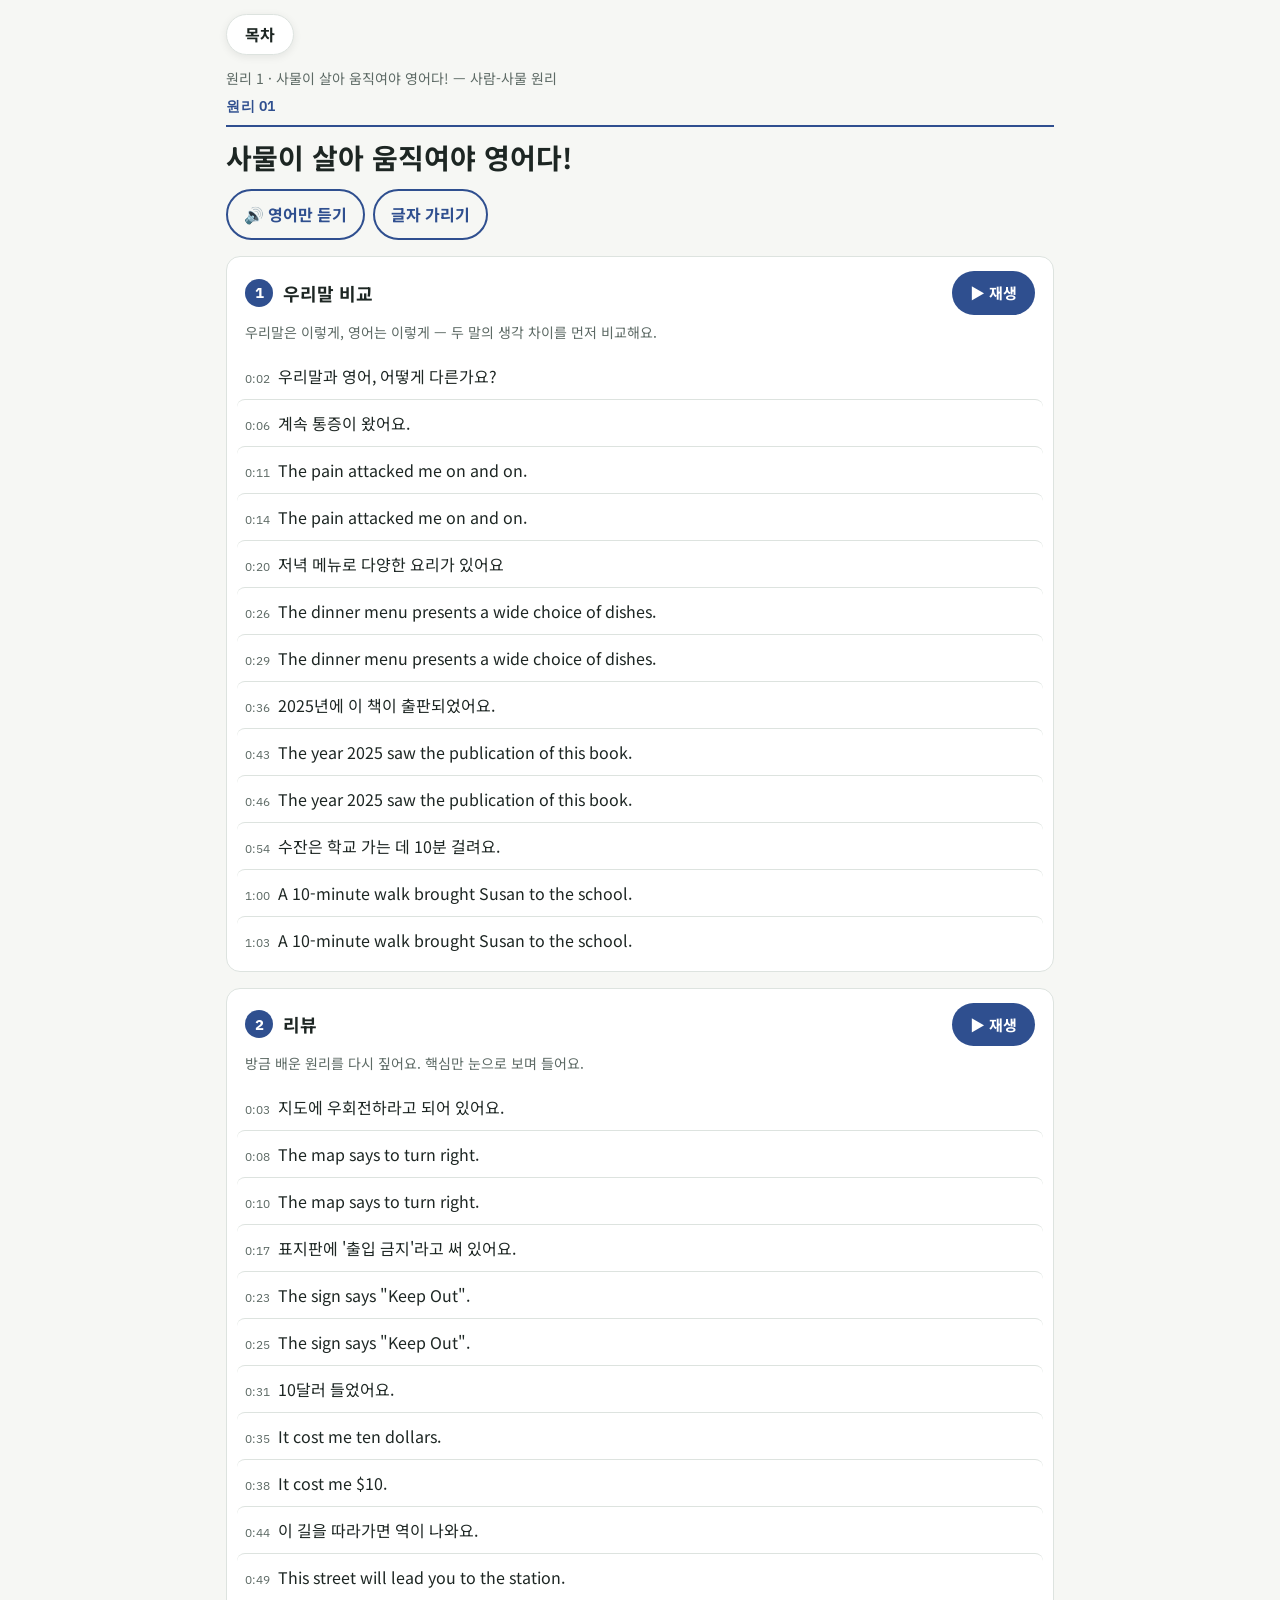
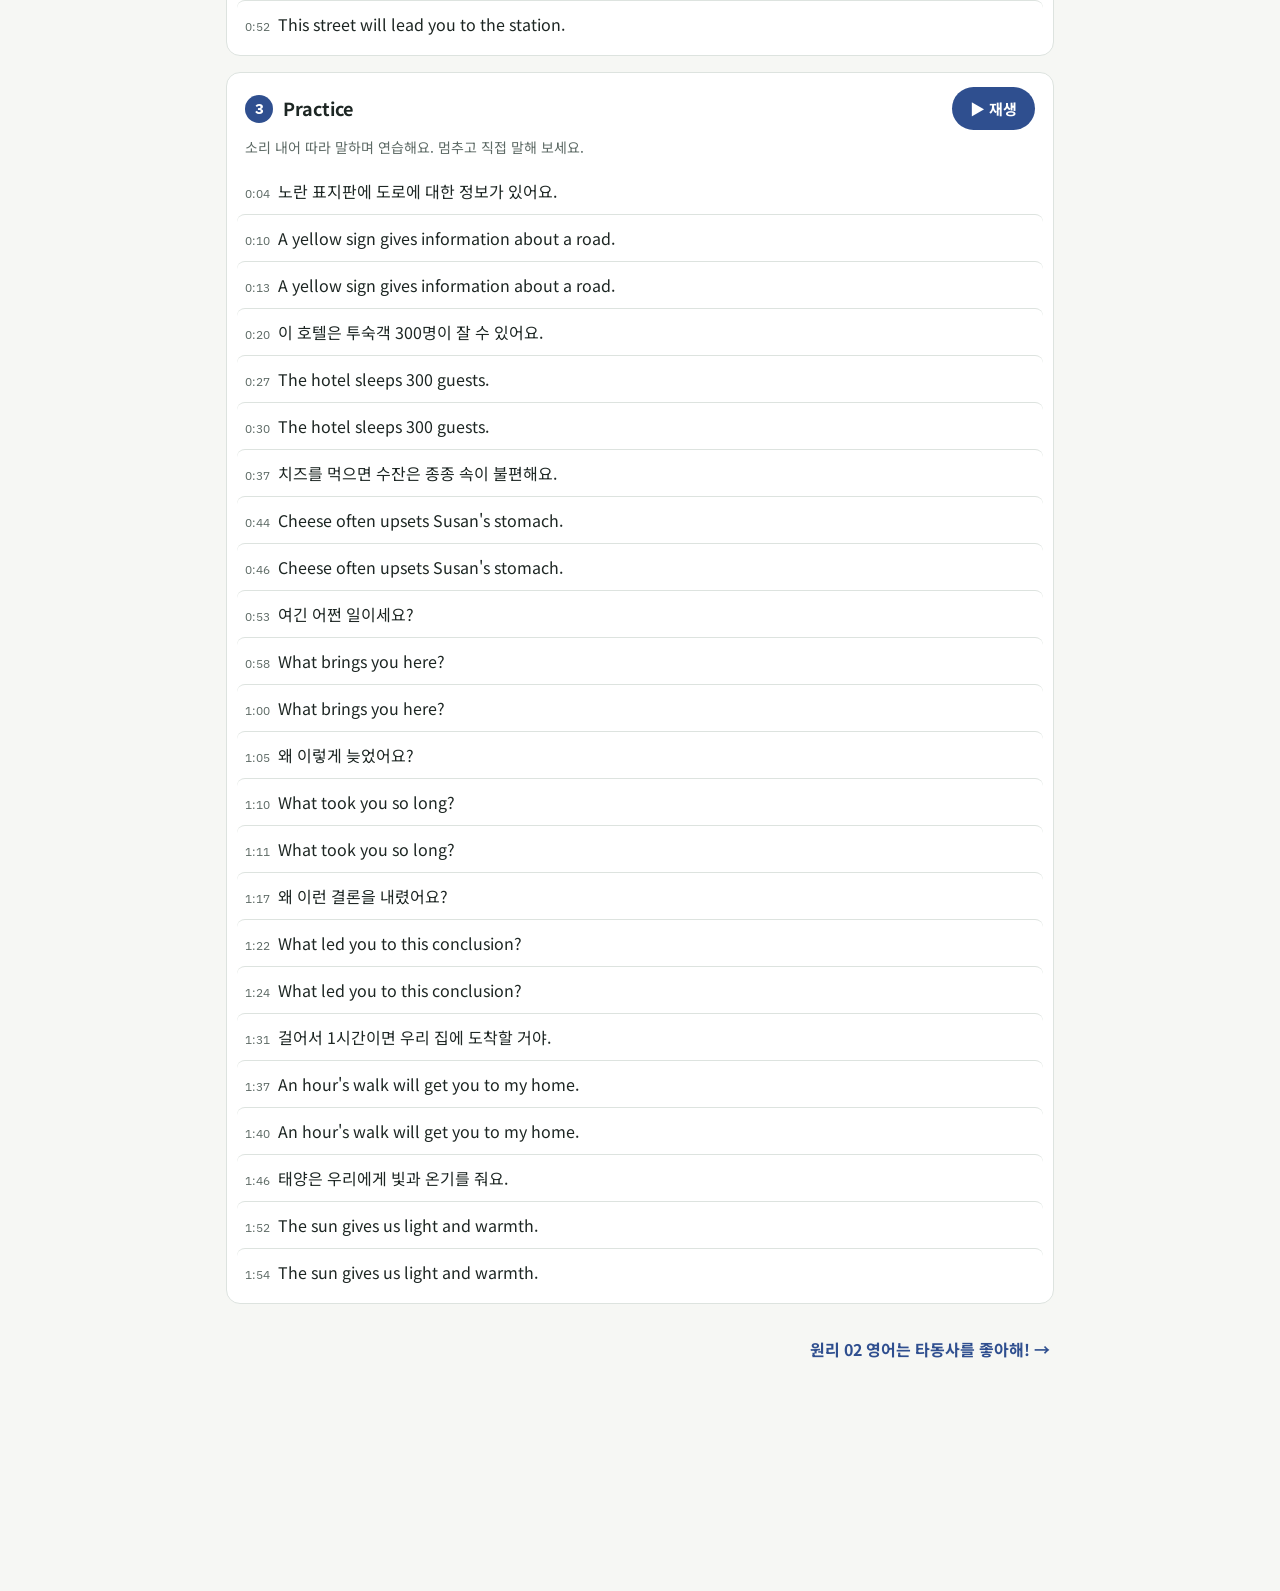
==== commit da630c64: "dd dd" ====
--- a/index.html
+++ b/index.html
@@ -52,6 +52,7 @@
       <button class="chip speed" data-rate="1.3" aria-pressed="false">빠르게</button>
     </div>
     <div class="p-grp">
+      <button id="bEn" class="chip" aria-pressed="false" title="한국어 음성은 건너뛰고 영어만 들려요">🔊 영어만</button>
       <button id="bAuto" class="chip" aria-pressed="true" title="1→2→3단계, 다음 페이지로 자동으로 넘어가요">다음 단계 자동</button>
       <button id="bLoop" class="chip" aria-pressed="false" title="이 단계를 처음부터 다시">단계 반복</button>
       <button id="bSleep" class="chip" title="누를 때마다 15 · 30 · 60 · 90분 · 끔">⏲ 타이머 끔</button>
